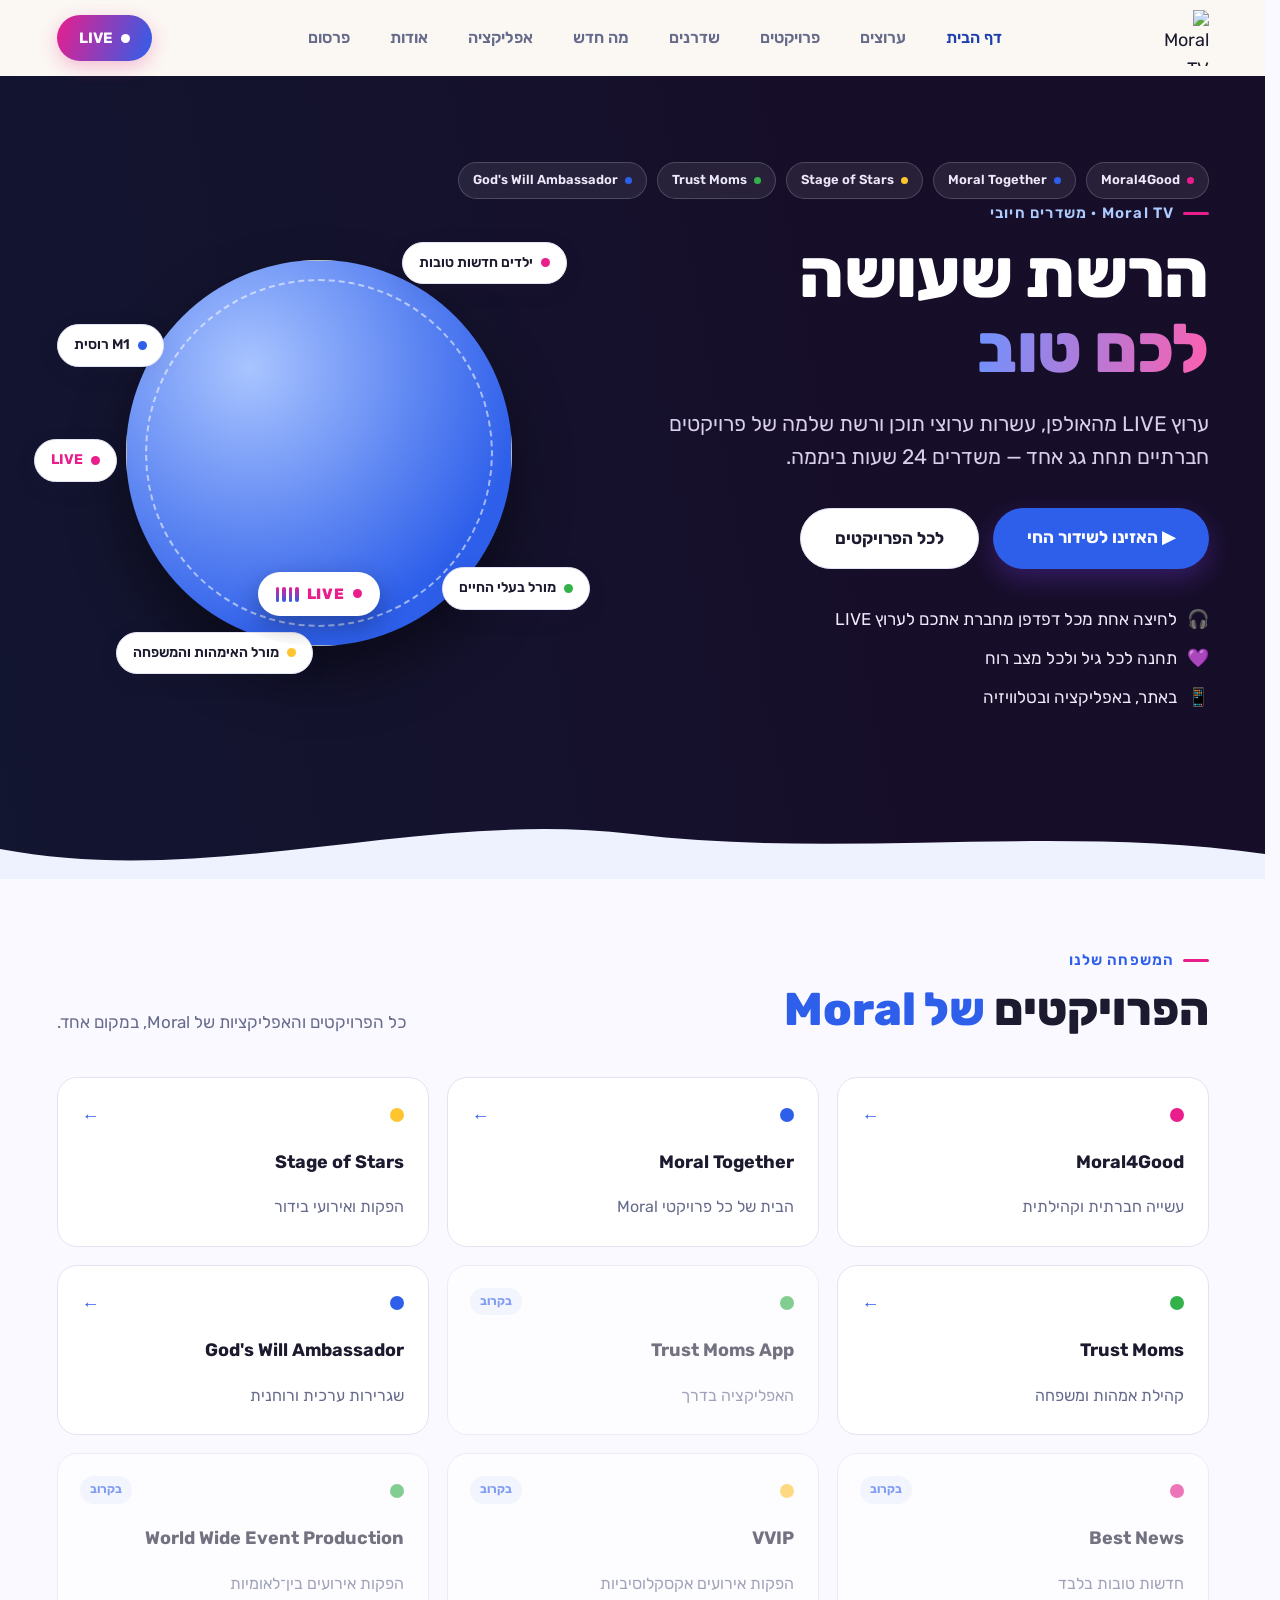
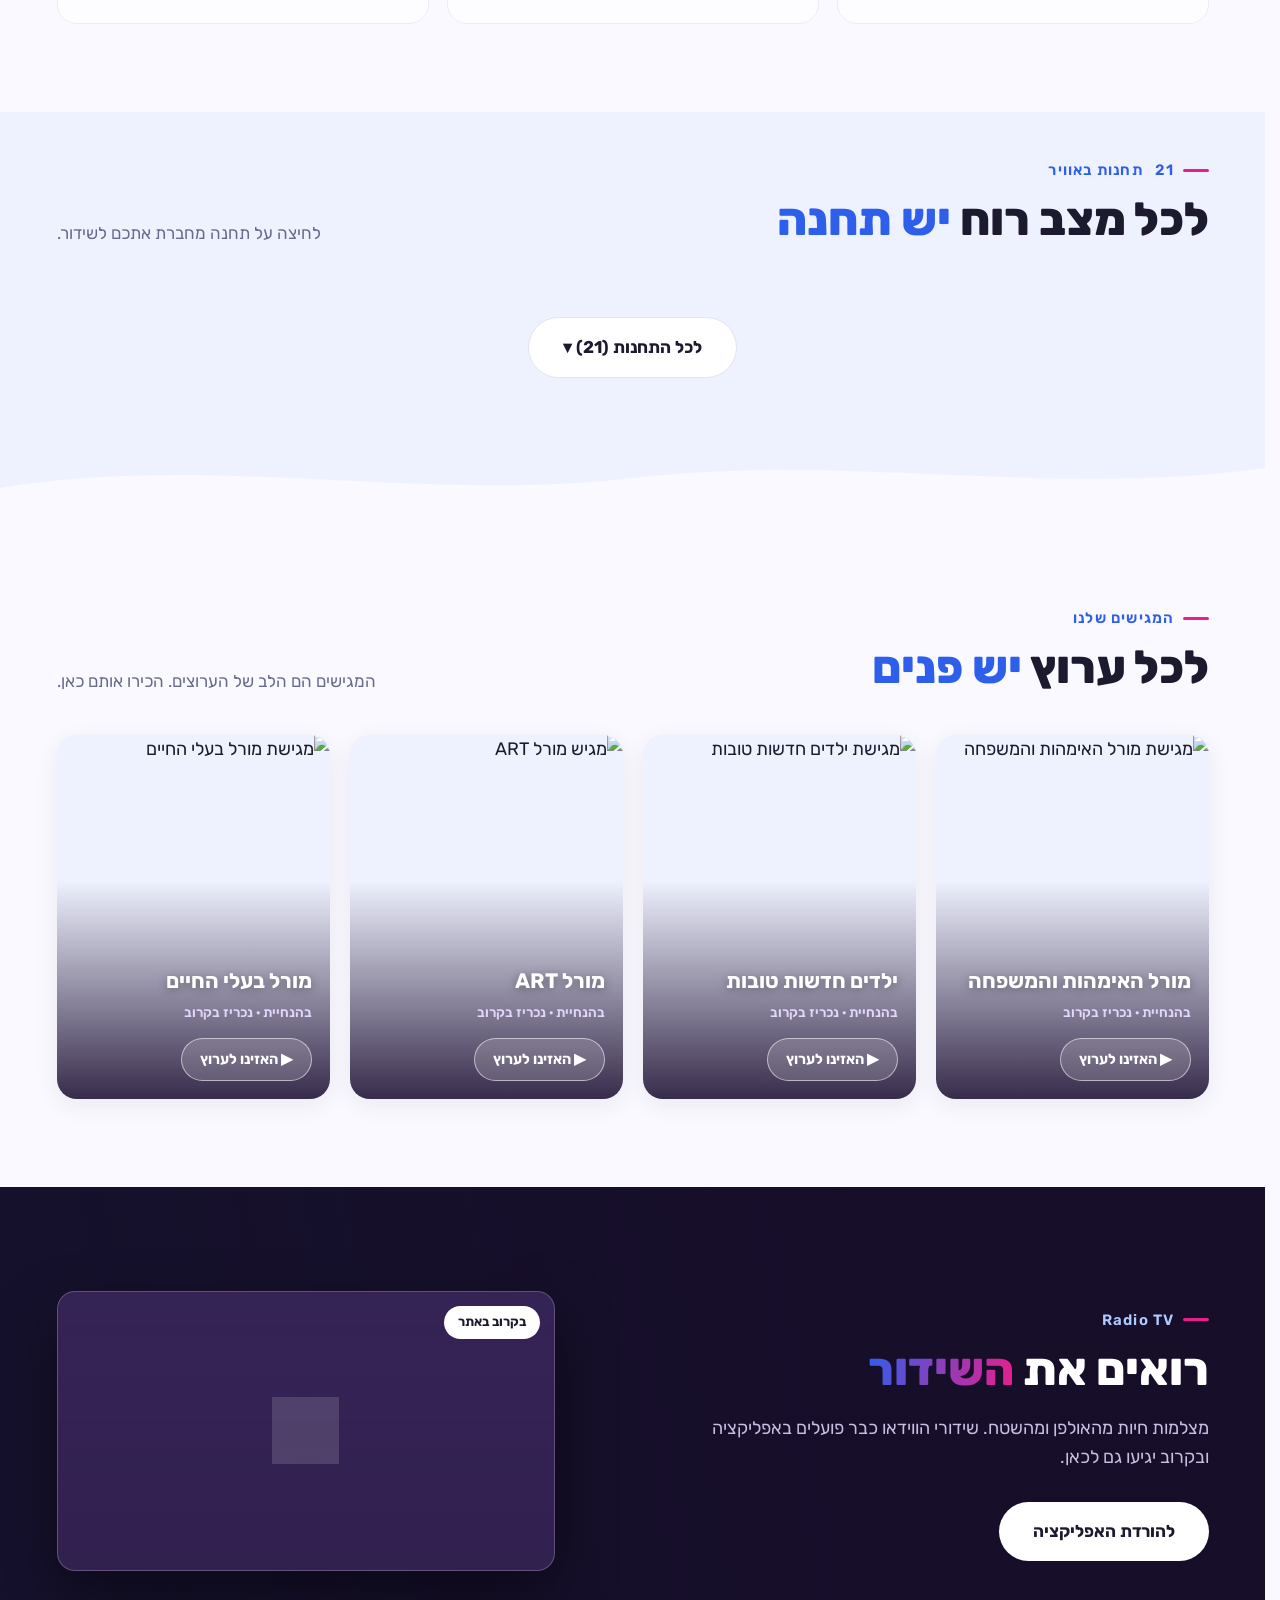
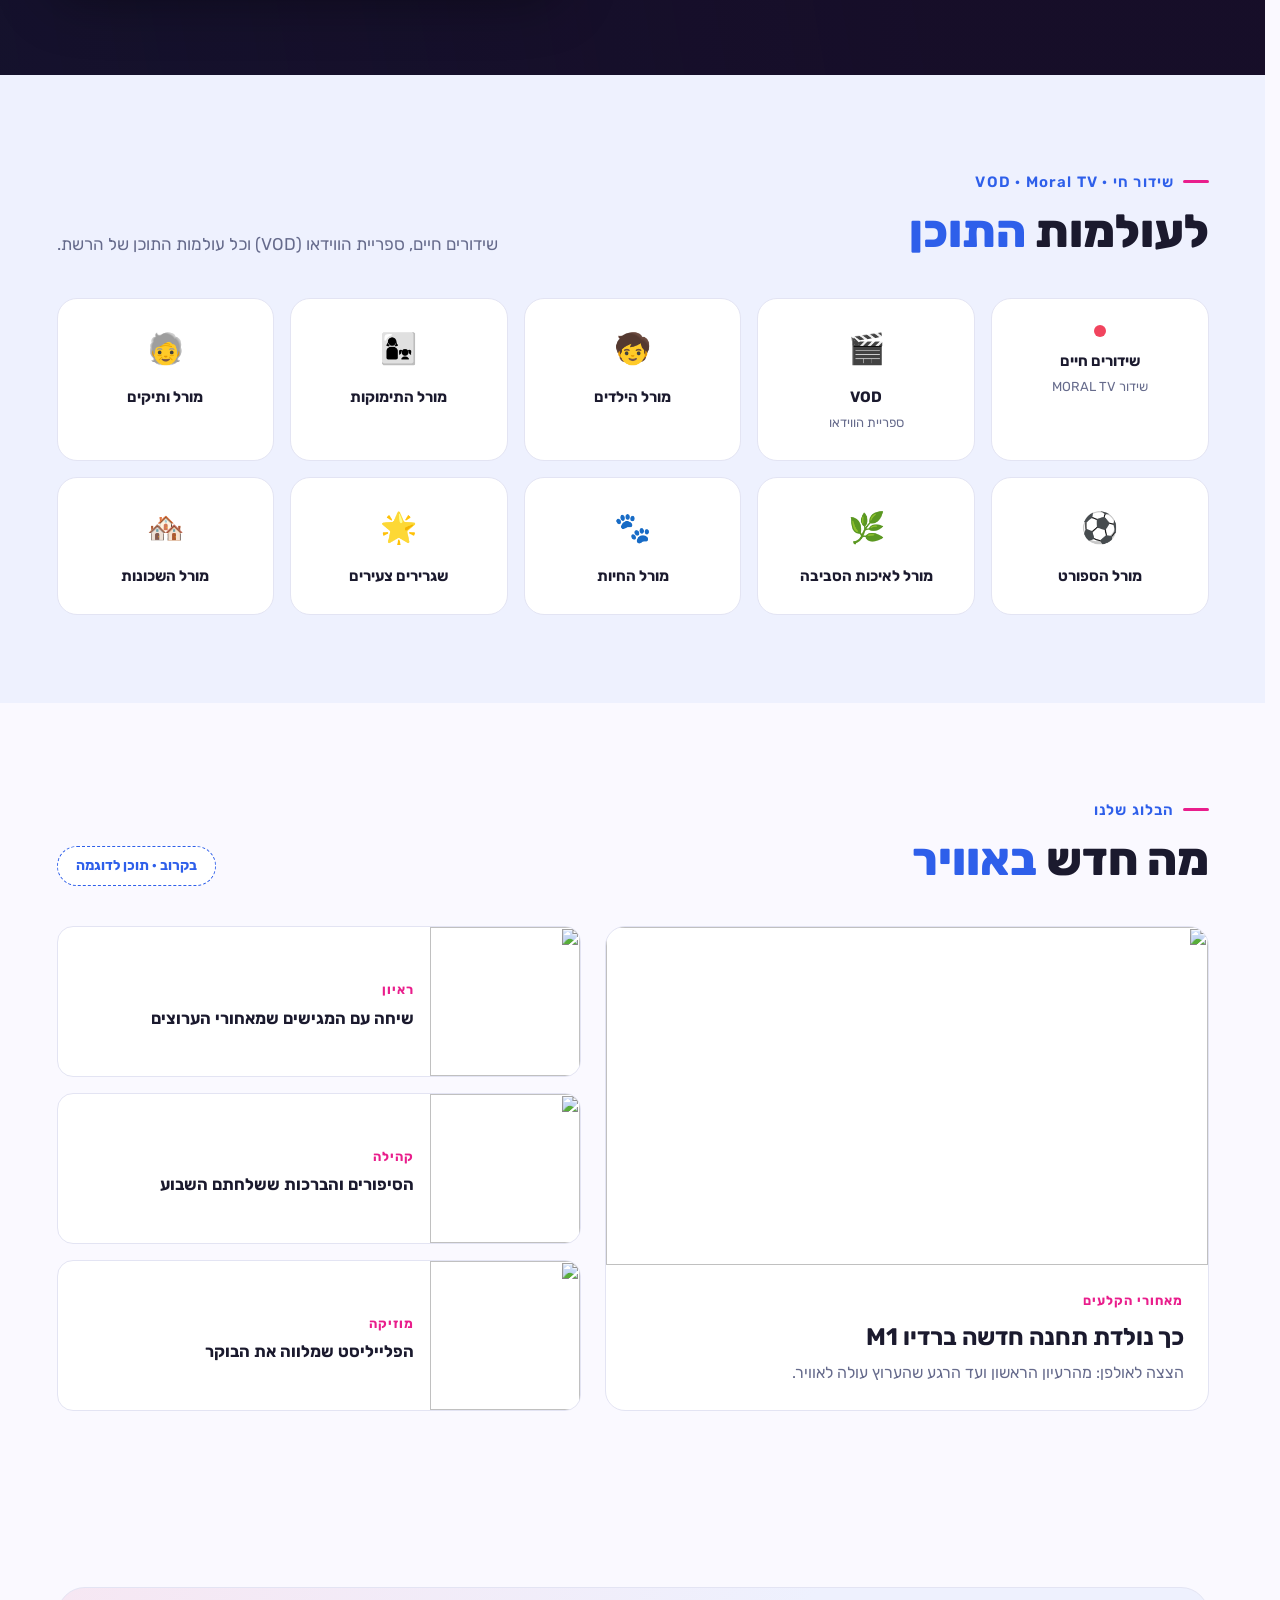
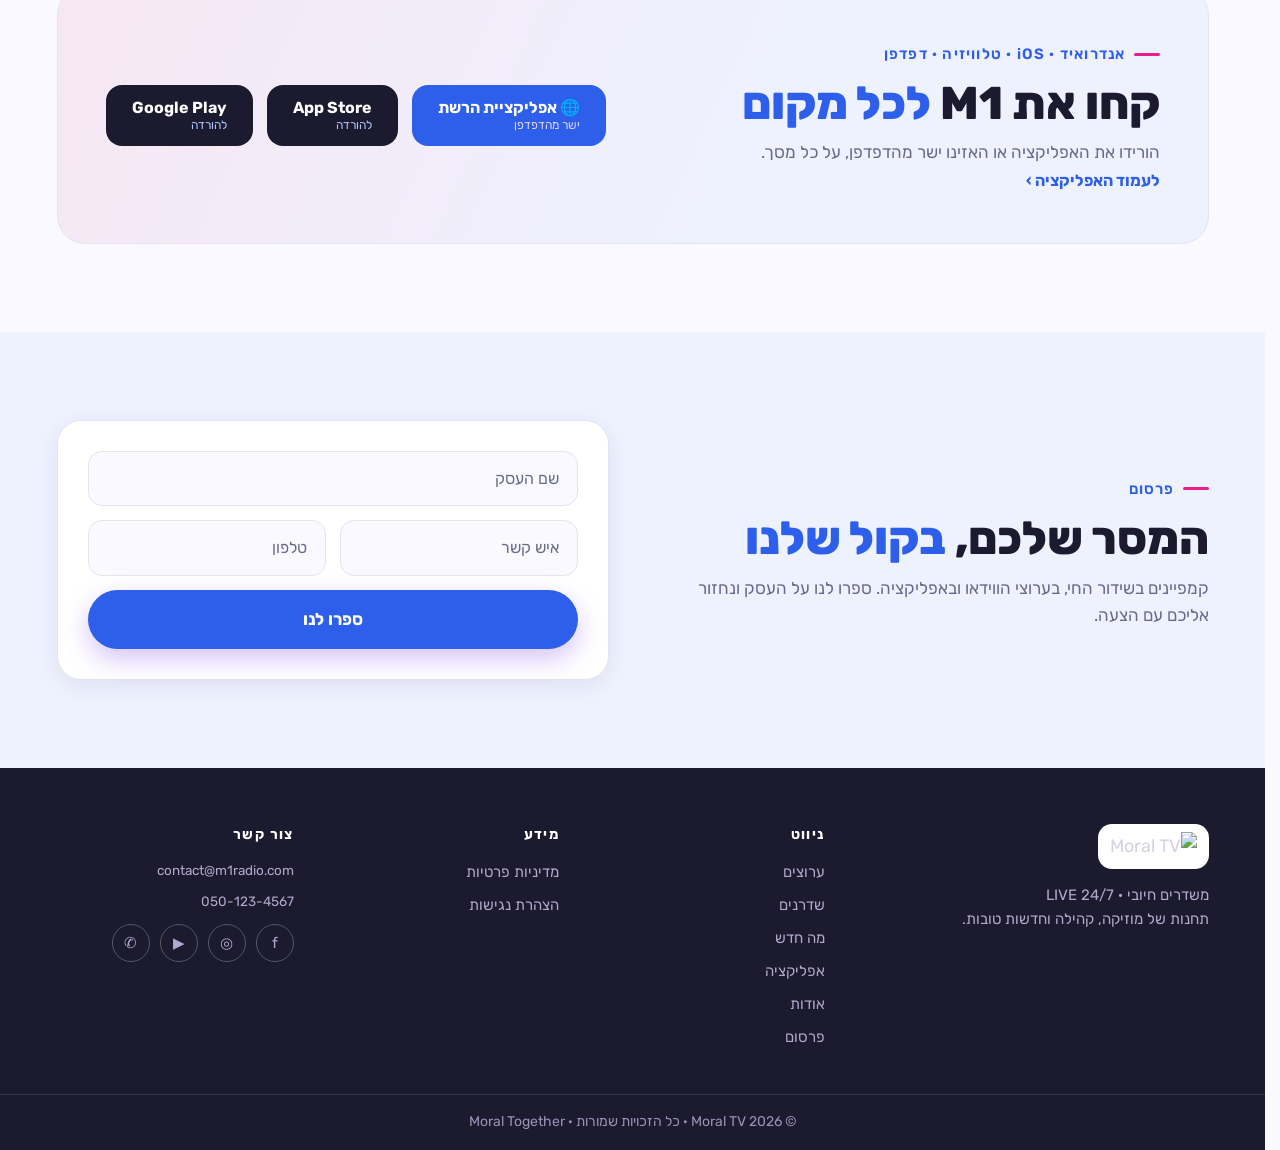
==== index.html @ b1bbee81 "hero: add top strip linking the 5 live Moral projects" ====
<!DOCTYPE html>
<html lang="he" dir="rtl">
<head>
<meta charset="utf-8">
<meta name="viewport" content="width=device-width, initial-scale=1">
<title>Moral TV · משדרים חיובי · שידור חי 24/7</title>
<meta name="description" content="Moral TV מציע 21 תחנות של מוזיקה, קהילה וחדשות טובות בשידור חי 24/7, באתר ובאפליקציה.">
<meta property="og:title" content="Moral TV · משדרים חיובי">
<meta property="og:description" content="21 תחנות של מוזיקה, קהילה וחדשות טובות בשידור חי 24/7.">
<meta property="og:type" content="website">
<meta property="og:url" content="https://radio.moraltogether.com/">
<meta property="og:site_name" content="Moral TV">
<meta property="og:image" content="https://radio.moraltogether.com/assets/logo.png">
<meta property="og:image:width" content="1000">
<meta property="og:image:height" content="1000">
<meta name="twitter:card" content="summary">
<meta name="twitter:image" content="https://radio.moraltogether.com/assets/logo.png">
<meta name="theme-color" content="#0d1428">
<link rel="icon" type="image/png" href="assets/logo-crop.png">
<link rel="preconnect" href="https://fonts.googleapis.com">
<link rel="preconnect" href="https://fonts.gstatic.com" crossorigin>
<link href="https://fonts.googleapis.com/css2?family=Rubik:wght@400;600;800&display=swap" rel="stylesheet">
<link rel="stylesheet" href="styles.css">
<script src="page-transitions.js"></script>
</head>
<body>

<!-- ===== HEADER ===== -->
<header class="site" id="siteHeader">
  <div class="topbar">
    <a class="brand" href="#top" aria-label="Moral TV · דף הבית">
      <img class="logo" src="assets/logo-crop.png" alt="Moral TV" width="547" height="617">
    </a>
    <nav class="tabs" id="mainNav" aria-label="ניווט ראשי">
      <a href="#top" class="active">דף הבית</a>
      <a href="stations.html">ערוצים</a>
      <a href="#projects">פרויקטים</a>
      <a href="hosts.html">שדרנים</a>
      <a href="blog.html">מה חדש</a>
      <a href="apps.html">אפליקציה</a>
      <a href="about.html">אודות</a>
      <a href="ads.html">פרסום</a>
    </nav>
    <div class="head-actions">
      <button class="cta-mini" id="headerPlay" type="button"><span class="pulse light"></span> LIVE</button>
      <button class="burger" id="burgerBtn" type="button" aria-label="תפריט" aria-expanded="false">
        <span></span><span></span><span></span>
      </button>
    </div>
  </div>
  <nav class="mobile-nav" id="mobileNav" aria-label="ניווט נייד">
    <a href="#top" class="active">דף הבית</a>
    <a href="stations.html">ערוצים</a>
    <a href="#projects">פרויקטים</a>
    <a href="hosts.html">שדרנים</a>
    <a href="blog.html">מה חדש</a>
      <a href="apps.html">אפליקציה</a>
    <a href="about.html">אודות</a>
    <a href="ads.html">פרסום</a>
  </nav>
</header>

<main id="top">

  <!-- ===== HERO (вариант с фото-фоном, утверждён 2026-07-09) ===== -->
  <section class="hero hero-photo">
    <div class="wrap">
      <div class="hero-strip" aria-label="הפרויקטים של Moral">
        <a class="hs-pill" href="https://moralforgood.com" target="_blank" rel="noopener"><i class="dot d-pink"></i>Moral4Good</a>
        <a class="hs-pill" href="https://moraltogether.com" target="_blank" rel="noopener"><i class="dot d-purple"></i>Moral Together</a>
        <a class="hs-pill" href="http://stage-stars.org/" target="_blank" rel="noopener"><i class="dot d-sun"></i>Stage of Stars</a>
        <a class="hs-pill" href="http://trustmom.moraltogether.com/" target="_blank" rel="noopener"><i class="dot d-sky"></i>Trust Moms</a>
        <a class="hs-pill" href="https://godswillambassador.com" target="_blank" rel="noopener"><i class="dot d-purple"></i>God's Will Ambassador</a>
      </div>
    </div>
    <div class="wrap hero-grid">
      <div class="hero-copy">
        <img class="hero-logo" src="assets/logo-crop.png" alt="" width="547" height="617">
        <div class="eyebrow">Moral TV · משדרים חיובי</div>
        <h1>הרשת שעושה <span class="hl" style="white-space:nowrap">לכם טוב</span></h1>
        <p class="hsub">ערוץ LIVE מהאולפן, עשרות ערוצי תוכן ורשת שלמה של פרויקטים חברתיים תחת גג אחד — משדרים 24 שעות ביממה.</p>
        <div class="cta-row">
          <a class="cta primary" id="heroPlay" href="stations.html#play=M1radio">▶ האזינו לשידור החי</a>
          <a class="cta ghost" href="#projects">לכל הפרויקטים</a>
        </div>
        <ul class="hero-points">
          <li><span class="ico">🎧</span>לחיצה אחת מכל דפדפן מחברת אתכם לערוץ LIVE</li>
          <li><span class="ico">💜</span>תחנה לכל גיל ולכל מצב רוח</li>
          <li><span class="ico">📱</span>באתר, באפליקציה ובטלוויזיה</li>
        </ul>
      </div>

      <div class="hero-stage">
        <div class="disc">
          <img class="disc-ph" src="assets/placeholders/people/person-05-smiley-man-podcast.jpg" alt="" aria-hidden="true">
          <div class="disc-ring" aria-hidden="true"></div>
          <a class="disc-live" href="stations.html#play=M1radio" aria-label="לצפייה בשידור החי של הערוץ הראשי">
            <span class="pulse"></span> LIVE
            <span class="eq tiny" aria-hidden="true"><span></span><span></span><span></span><span></span></span>
          </a>
        </div>
        <span class="chip c1" aria-hidden="true"><i class="dot d-pink"></i>ילדים חדשות טובות</span>
        <span class="chip c2" aria-hidden="true"><i class="dot d-sky"></i>מורל בעלי החיים</span>
        <span class="chip c3" aria-hidden="true"><i class="dot d-purple"></i>M1 רוסית</span>
        <span class="chip c4" aria-hidden="true"><i class="dot d-sun"></i>מורל האימהות והמשפחה</span>
        <span class="chip live-chip" aria-hidden="true"><i class="pulse"></i>LIVE</span>
      </div>
    </div>
    <div class="wave" aria-hidden="true">
      <svg viewBox="0 0 1440 70" preserveAspectRatio="none"><path d="M0,40 C240,80 480,0 720,25 C960,50 1200,15 1440,45 L1440,70 L0,70 Z" fill="var(--lilac)"/></svg>
    </div>
  </section>

  <!-- ===== PROJECTS — קישורים לפרויקטי המשפחה ===== -->
  <section id="projects">
    <div class="wrap">
      <div class="sec-head">
        <div>
          <div class="eyebrow">המשפחה שלנו</div>
          <h2>הפרויקטים <span class="hl-accent">של Moral</span></h2>
        </div>
        <p class="sec-note">כל הפרויקטים והאפליקציות של Moral, במקום אחד.</p>
      </div>
      <div class="projects-grid">
        <a class="pcard" href="https://moralforgood.com" target="_blank" rel="noopener">
          <span class="pc-dot d-pink" aria-hidden="true"></span>
          <h3>Moral4Good</h3>
          <p>עשייה חברתית וקהילתית</p>
          <span class="pc-arrow">←</span>
        </a>
        <a class="pcard" href="https://moraltogether.com" target="_blank" rel="noopener">
          <span class="pc-dot d-purple" aria-hidden="true"></span>
          <h3>Moral Together</h3>
          <p>הבית של כל פרויקטי Moral</p>
          <span class="pc-arrow">←</span>
        </a>
        <a class="pcard" href="http://stage-stars.org/" target="_blank" rel="noopener">
          <span class="pc-dot d-sun" aria-hidden="true"></span>
          <h3>Stage of Stars</h3>
          <p>הפקות ואירועי בידור</p>
          <span class="pc-arrow">←</span>
        </a>
        <a class="pcard" href="http://trustmom.moraltogether.com/" target="_blank" rel="noopener">
          <span class="pc-dot d-sky" aria-hidden="true"></span>
          <h3>Trust Moms</h3>
          <p>קהילת אמהות ומשפחה</p>
          <span class="pc-arrow">←</span>
        </a>
        <div class="pcard is-soon" aria-disabled="true">
          <span class="pc-dot d-sky" aria-hidden="true"></span>
          <h3>Trust Moms App</h3>
          <p>האפליקציה בדרך</p>
          <span class="pc-badge">בקרוב</span>
        </div>
        <a class="pcard" href="https://godswillambassador.com" target="_blank" rel="noopener">
          <span class="pc-dot d-purple" aria-hidden="true"></span>
          <h3>God's Will Ambassador</h3>
          <p>שגרירות ערכית ורוחנית</p>
          <span class="pc-arrow">←</span>
        </a>
        <div class="pcard is-soon" aria-disabled="true">
          <span class="pc-dot d-pink" aria-hidden="true"></span>
          <h3>Best News</h3>
          <p>חדשות טובות בלבד</p>
          <span class="pc-badge">בקרוב</span>
        </div>
        <div class="pcard is-soon" aria-disabled="true">
          <span class="pc-dot d-sun" aria-hidden="true"></span>
          <h3>VVIP</h3>
          <p>הפקות אירועים אקסקלוסיביות</p>
          <span class="pc-badge">בקרוב</span>
        </div>
        <div class="pcard is-soon" aria-disabled="true">
          <span class="pc-dot d-sky" aria-hidden="true"></span>
          <h3>World Wide Event Production</h3>
          <p>הפקות אירועים בין־לאומיות</p>
          <span class="pc-badge">בקרוב</span>
        </div>
      </div>
    </div>
  </section>

  <!-- ===== STATIONS ===== -->
  <section class="tint" id="stations">
    <div class="wrap">
      <div class="sec-head">
        <div>
          <div class="eyebrow"><span id="stationsCount">21</span>&nbsp;תחנות באוויר</div>
          <h2>לכל מצב רוח <span class="hl-accent">יש תחנה</span></h2>
        </div>
        <p class="sec-note">לחיצה על תחנה מחברת אתכם לשידור.</p>
      </div>
      <div class="stations collapsed" id="stationGrid"></div>
      <div class="stations-more">
        <button class="cta ghost" id="stationsToggle" type="button">לכל התחנות (<span id="stationsCount2">21</span>) ▾</button>
      </div>
    </div>
    <div class="wave" aria-hidden="true">
      <svg viewBox="0 0 1440 70" preserveAspectRatio="none"><path d="M0,45 C240,10 480,60 720,35 C960,10 1200,55 1440,25 L1440,70 L0,70 Z" fill="var(--paper)"/></svg>
    </div>
  </section>

  <!-- ===== FEATURED CHANNELS ===== -->
  <section id="channels">
    <div class="wrap">
      <div class="sec-head">
        <div>
          <div class="eyebrow">המגישים שלנו</div>
          <h2>לכל ערוץ <span class="hl-accent">יש פנים</span></h2>
        </div>
        <p class="sec-note">המגישים הם הלב של הערוצים. הכירו אותם כאן.</p>
      </div>
      <div class="cards hosts">
        <article class="hostcard" data-station="nazeret">
          <img src="assets/placeholders/people/person-03-woman-host-headset.jpg" alt="מגישת מורל האימהות והמשפחה" loading="lazy">
          <span class="hc-badge"><i class="pulse light"></i> מתנגן עכשיו</span>
          <div class="hc-body">
            <h3>מורל האימהות והמשפחה</h3>
            <p class="hc-host">בהנחיית · נכריז בקרוב</p>
            <button class="hc-play" type="button" data-play="nazeret">▶ האזינו לערוץ</button>
          </div>
        </article>
        <article class="hostcard" data-station="kiryat_mochkin">
          <img src="assets/placeholders/people/person-01-smiling-presenter.jpg" alt="מגישת ילדים חדשות טובות" loading="lazy">
          <span class="hc-badge"><i class="pulse light"></i> מתנגן עכשיו</span>
          <div class="hc-body">
            <h3>ילדים חדשות טובות</h3>
            <p class="hc-host">בהנחיית · נכריז בקרוב</p>
            <button class="hc-play" type="button" data-play="kiryat_mochkin">▶ האזינו לערוץ</button>
          </div>
        </article>
        <article class="hostcard" data-station="kiryat_ata">
          <img src="assets/placeholders/people/person-04-man-podcast-studio.jpg" alt="מגיש מורל ART" loading="lazy">
          <span class="hc-badge"><i class="pulse light"></i> מתנגן עכשיו</span>
          <div class="hc-body">
            <h3>מורל ART</h3>
            <p class="hc-host">בהנחיית · נכריז בקרוב</p>
            <button class="hc-play" type="button" data-play="kiryat_ata">▶ האזינו לערוץ</button>
          </div>
        </article>
        <article class="hostcard" data-station="tveria">
          <img src="assets/placeholders/people/person-02-smiling-influencer.jpg" alt="מגישת מורל בעלי החיים" loading="lazy">
          <span class="hc-badge"><i class="pulse light"></i> מתנגן עכשיו</span>
          <div class="hc-body">
            <h3>מורל בעלי החיים</h3>
            <p class="hc-host">בהנחיית · נכריז בקרוב</p>
            <button class="hc-play" type="button" data-play="tveria">▶ האזינו לערוץ</button>
          </div>
        </article>
      </div>
    </div>
  </section>

  <!-- ===== RADIO TV — тёмный блок с фото-фоном ===== -->
  <section class="tv-band" id="tv">
    <div class="wrap tv-grid">
      <div>
        <div class="eyebrow on-dark">Radio TV</div>
        <h2 class="on-dark">רואים את <span class="hl">השידור</span></h2>
        <p class="on-dark-sub">מצלמות חיות מהאולפן ומהשטח. שידורי הווידאו כבר פועלים באפליקציה ובקרוב יגיעו גם לכאן.</p>
        <a class="cta light" href="#apps">להורדת האפליקציה</a>
      </div>
      <div class="tv-mock" aria-hidden="true">
        <div class="tv-screen">
          <span class="tv-badge">בקרוב באתר</span>
          <span class="tv-play">▶</span>
        </div>
      </div>
    </div>
  </section>

  <!-- ===== CONTENT WORLDS — עולמות התוכן של Moral TV ===== -->
  <section class="tint" id="worlds">
    <div class="wrap">
      <div class="sec-head">
        <div>
          <div class="eyebrow">שידור חי · VOD · Moral TV</div>
          <h2>לעולמות <span class="hl-accent">התוכן</span></h2>
        </div>
        <p class="sec-note">שידורים חיים, ספריית הווידאו (VOD) וכל עולמות התוכן של הרשת.</p>
      </div>
      <div class="worlds-grid">
        <a class="wcard" href="stations.html#play=M1radio">
          <span class="pulse light" aria-hidden="true"></span>
          <h3>שידורים חיים</h3>
          <p>שידור MORAL TV</p>
        </a>
        <a class="wcard" href="stations.html">
          <span class="wc-ico">🎬</span>
          <h3>VOD</h3>
          <p>ספריית הווידאו</p>
        </a>
        <a class="wcard" href="stations.html">
          <span class="wc-ico">🧒</span>
          <h3>מורל הילדים</h3>
        </a>
        <a class="wcard" href="stations.html">
          <span class="wc-ico">👩‍👧</span>
          <h3>מורל התימוקות</h3>
        </a>
        <a class="wcard" href="stations.html">
          <span class="wc-ico">🧓</span>
          <h3>מורל ותיקים</h3>
        </a>
        <a class="wcard" href="stations.html">
          <span class="wc-ico">⚽</span>
          <h3>מורל הספורט</h3>
        </a>
        <a class="wcard" href="stations.html">
          <span class="wc-ico">🌿</span>
          <h3>מורל לאיכות הסביבה</h3>
        </a>
        <a class="wcard" href="stations.html">
          <span class="wc-ico">🐾</span>
          <h3>מורל החיות</h3>
        </a>
        <a class="wcard" href="stations.html">
          <span class="wc-ico">🌟</span>
          <h3>שגרירים צעירים</h3>
        </a>
        <a class="wcard" href="stations.html">
          <span class="wc-ico">🏘️</span>
          <h3>מורל השכונות</h3>
        </a>
      </div>
    </div>
  </section>

  <!-- ===== BLOG (заглушка) ===== -->
  <section id="blog">
    <div class="wrap">
      <div class="sec-head">
        <div>
          <div class="eyebrow">הבלוג שלנו</div>
          <h2>מה חדש <span class="hl-accent">באוויר</span></h2>
        </div>
        <span class="soon-badge">בקרוב · תוכן לדוגמה</span>
      </div>
      <div class="magazine">
        <article class="mag-lead">
          <div class="mimg"><img src="assets/placeholders/stations/station-01-radio-team.jpg" alt="" loading="lazy"></div>
          <div class="mbody">
            <span class="mtag">מאחורי הקלעים</span>
            <h3>כך נולדת תחנה חדשה ברדיו M1</h3>
            <p>הצצה לאולפן: מהרעיון הראשון ועד הרגע שהערוץ עולה לאוויר.</p>
          </div>
        </article>
        <div class="mag-list">
          <article class="mag-item">
            <div class="mimg"><img src="assets/placeholders/stations/station-06-women-broadcasting.jpg" alt="" loading="lazy"></div>
            <div class="mi-body">
              <span class="mtag">ראיון</span>
              <h3>שיחה עם המגישים שמאחורי הערוצים</h3>
            </div>
          </article>
          <article class="mag-item">
            <div class="mimg"><img src="assets/placeholders/stations/station-07-mother-daughter-music.jpg" alt="" loading="lazy"></div>
            <div class="mi-body">
              <span class="mtag">קהילה</span>
              <h3>הסיפורים והברכות ששלחתם השבוע</h3>
            </div>
          </article>
          <article class="mag-item">
            <div class="mimg"><img src="assets/placeholders/stations/station-08-girl-headphones.jpg" alt="" loading="lazy"></div>
            <div class="mi-body">
              <span class="mtag">מוזיקה</span>
              <h3>הפלייליסט שמלווה את הבוקר</h3>
            </div>
          </article>
        </div>
      </div>
    </div>
  </section>

  <!-- ===== APPS ===== -->
  <section id="apps">
    <div class="wrap">
      <div class="apps-band">
        <div>
          <div class="eyebrow">אנדרואיד · iOS · טלוויזיה · דפדפן</div>
          <h2>קחו את M1 <span class="hl-accent">לכל מקום</span></h2>
          <p class="sec-note">הורידו את האפליקציה או האזינו ישר מהדפדפן, על כל מסך.</p>
          <a class="linkbtn" href="apps.html">לעמוד האפליקציה ›</a>
        </div>
        <div class="store-row">
          <a class="store web" href="https://radio.moraltogether.com" target="_blank" rel="noopener" aria-label="אפליקציית הרשת">🌐 אפליקציית הרשת<small>ישר מהדפדפן</small></a>
          <a class="store" href="#" aria-label="App Store">App Store<small>להורדה</small></a>
          <a class="store" href="#" aria-label="Google Play">Google Play<small>להורדה</small></a>
        </div>
      </div>
    </div>
  </section>

  <!-- ===== ADS ===== -->
  <section class="tint" id="ads">
    <div class="wrap ads-grid">
      <div>
        <div class="eyebrow">פרסום</div>
        <h2>המסר שלכם, <span class="hl-accent">בקול שלנו</span></h2>
        <p class="sec-note">קמפיינים בשידור החי, בערוצי הווידאו ובאפליקציה. ספרו לנו על העסק ונחזור אליכם עם הצעה.</p>
      </div>
      <form class="card-form compact" id="adsForm" novalidate>
        <input type="text" name="company" placeholder="שם העסק" aria-label="שם העסק" required>
        <div class="frow">
          <input type="text" name="name" placeholder="איש קשר" aria-label="איש קשר" required>
          <input type="tel" name="phone" placeholder="טלפון" aria-label="טלפון" class="ltr" required>
        </div>
        <button class="cta primary wide" type="submit">ספרו לנו</button>
        <p class="form-success" hidden>תודה! נחזור אליכם בהקדם.</p>
      </form>
    </div>
  </section>

</main>

<!-- ===== FOOTER ===== -->
<footer class="site-footer" id="about">
  <div class="wrap foot">
    <div class="fcol">
      <img class="flogo" src="assets/logo-crop.png" alt="Moral TV" width="547" height="617">
      <p>משדרים חיובי · LIVE 24/7<br>תחנות של מוזיקה, קהילה וחדשות טובות.</p>
    </div>
    <div class="fcol">
      <h4>ניווט</h4>
      <a href="stations.html">ערוצים</a>
      <a href="hosts.html">שדרנים</a>
      <a href="blog.html">מה חדש</a>
      <a href="apps.html">אפליקציה</a>
      <a href="about.html">אודות</a>
      <a href="ads.html">פרסום</a>
    </div>
    <div class="fcol">
      <h4>מידע</h4>
      <a href="privacy-policy.html">מדיניות פרטיות</a>
      <a href="accessibility.html">הצהרת נגישות</a>
    </div>
    <div class="fcol">
      <h4>צור קשר</h4>
      <a class="ltr" href="mailto:contact@m1radio.com">contact@m1radio.com</a>
      <a class="ltr" href="tel:+972501234567">050-123-4567</a>
      <div class="socials">
        <a class="ic" href="#" aria-label="פייסבוק">f</a>
        <a class="ic" href="#" aria-label="אינסטגרם">◎</a>
        <a class="ic" href="#" aria-label="יוטיוב">▶</a>
        <a class="ic" href="#" aria-label="וואטסאפ">✆</a>
      </div>
    </div>
  </div>
  <div class="copyright">© Moral TV <span id="year">2026</span> · כל הזכויות שמורות · Moral Together</div>
</footer>

<!-- ===== PLAYER DOCK ===== -->
<div class="dock" id="dock" hidden>
  <button class="dock-play" id="dockPlay" type="button" aria-label="נגן / השהה">▶</button>
  <div class="dock-meta">
    <span class="dock-live" id="dockStatus"><i class="pulse"></i>באוויר</span>
    <span class="dock-name" id="dockName">רדיו ראשי</span>
  </div>
  <div class="eq mini" id="dockEq" aria-hidden="true">
    <span></span><span></span><span></span><span></span><span></span>
  </div>
  <input class="dock-vol" id="dockVol" type="range" min="0" max="1" step="0.05" value="0.9" aria-label="עוצמת קול">
  <button class="dock-close" id="dockClose" type="button" aria-label="סגירת הנגן">✕</button>
</div>

<script src="script.js"></script>
</body>
</html>
---- styles.css ----
/* ==========================================================================
   M1 Radio — сайт
   Светлая, тёплая тема в цветах логотипа: «משדרים חיובי»
   ========================================================================== */

* { box-sizing: border-box; margin: 0; padding: 0; }

:root {
  /* палитра из логотипа Moral TV: синий / מג'נטה / ירוק / צהוב + אדום ה-play */
  --paper: #FAF9FF;
  --lilac: #EEF1FE;
  --ink: #1B1A2E;
  --muted: #666B8C;
  --line: #E3E4F3;
  --purple: #2E5FEA;       /* синий из логотипа — основной бренд-цвет */
  --purple-deep: #1E3FB0;  /* тёмно-синий для hover */
  --pink: #E91E8C;         /* мадженте из логотипа */
  --sky: #34B24A;          /* зелёный из логотипа (было голубое) */
  --sun: #FFC530;          /* жёлтый из логотипа */
  --red: #F1445E;          /* красный треугольник play из логотипа */
  --white: #FFFFFF;

  --radius: 20px;
  --container: 1200px;
  --shadow-soft: 0 6px 24px rgba(39, 26, 61, .07);
  --shadow-lift: 0 14px 36px rgba(39, 26, 61, .13);
  --header-h: 76px;
  --ease-out-quart: cubic-bezier(.25, 1, .5, 1);
  --ease-out-quint: cubic-bezier(.22, 1, .36, 1);
}

html { scroll-behavior: smooth; scrollbar-gutter: stable; }

body {
  font-family: "Rubik", "Assistant", Arial, sans-serif;
  font-size: 18px; font-weight: 400; line-height: 1.6;
  color: var(--ink); background: var(--paper);
  overflow-x: hidden;
}

a { color: inherit; text-decoration: none; }
button { font: inherit; cursor: pointer; border: none; background: none; color: inherit; }
img { max-width: 100%; }

.wrap { max-width: var(--container); margin: 0 auto; padding: 0 24px; }
.wrap.narrow { max-width: 760px; }
section { padding: 88px 0; }
section.tint { background: var(--lilac); }

/* --- типографика --- */
h1 { font-size: clamp(40px, 5.4vw, 68px); font-weight: 800; line-height: 1.1; letter-spacing: -.01em; }
h2 { font-size: clamp(28px, 3.8vw, 46px); font-weight: 800; line-height: 1.14; }
h3 { font-size: 20px; font-weight: 700; }

.eyebrow {
  display: inline-flex; align-items: center; gap: 8px;
  font-size: 15px; font-weight: 600; letter-spacing: .08em;
  color: var(--purple); margin-bottom: 12px;
}
.eyebrow::before { content: ""; width: 26px; height: 3px; border-radius: 2px; background: var(--pink); }
.eyebrow.on-dark { color: #AECBFF; }
.eyebrow.on-dark::before { background: var(--pink); }

.hl {
  background: linear-gradient(100deg, var(--purple), var(--pink));
  -webkit-background-clip: text; background-clip: text; color: transparent;
}
.hl-accent { color: var(--purple); }

.sec-head { display: flex; justify-content: space-between; align-items: flex-end; gap: 20px; margin-bottom: 40px; }
.sec-head.center { justify-content: center; text-align: center; }
.sec-head.center .eyebrow { justify-content: center; }
.sec-note { color: var(--muted); font-size: 17px; max-width: 52ch; margin-top: 10px; }

/* --- кнопки --- */
.cta {
  display: inline-block; border-radius: 999px; padding: 16px 34px;
  font-size: 17px; font-weight: 700; transition: .2s; text-align: center;
}
.cta.primary { background: var(--purple); color: #fff; box-shadow: 0 10px 26px rgba(124, 58, 237, .3); }
.cta.primary:hover { background: var(--purple-deep); transform: translateY(-2px); }
.cta.ghost { background: var(--white); color: var(--ink); border: 1.5px solid var(--line); }
.cta.ghost:hover { border-color: var(--purple); color: var(--purple); }
.cta.light { background: #fff; color: var(--ink); }
.cta.light:hover { transform: translateY(-2px); box-shadow: 0 10px 24px rgba(0, 0, 0, .3); }
.cta.wide { width: 100%; }

.linkbtn { color: var(--purple); font-weight: 700; font-size: 16px; padding: 4px 0; transition: .15s; }
.linkbtn:hover { color: var(--pink); }

/* ==========================================================================
   PROJECTS — קישורים לפרויקטי המשפחה
   ========================================================================== */
.projects-grid {
  display: grid; grid-template-columns: repeat(3, 1fr); gap: 18px;
}
.pcard {
  position: relative; display: block;
  background: var(--white); border: 1.5px solid var(--line); border-radius: var(--radius);
  padding: 26px 24px; transition: .2s;
}
.pcard:hover { transform: translateY(-4px); border-color: var(--purple); box-shadow: var(--shadow-lift); }
.pcard h3 { margin-top: 14px; font-size: 18px; }
.pcard p { margin-top: 6px; color: var(--muted); font-size: 15px; }
.pc-dot { display: inline-block; width: 14px; height: 14px; border-radius: 50%; }
.pc-arrow { position: absolute; top: 24px; left: 24px; color: var(--purple); font-size: 18px; transition: .2s; }
.pcard:hover .pc-arrow { transform: translateX(-4px); }
.pcard.is-soon { opacity: .6; cursor: default; }
.pcard.is-soon:hover { transform: none; border-color: var(--line); box-shadow: none; }
.pc-badge {
  position: absolute; top: 22px; left: 22px;
  background: var(--lilac); color: var(--purple); font-size: 12px; font-weight: 700;
  padding: 4px 10px; border-radius: 999px;
}

/* ==========================================================================
   CONTENT WORLDS — עולמות התוכן
   ========================================================================== */
.worlds-grid {
  display: grid; grid-template-columns: repeat(5, 1fr); gap: 16px;
}
.wcard {
  display: flex; flex-direction: column; align-items: center; text-align: center;
  background: var(--white); border: 1.5px solid var(--line); border-radius: var(--radius);
  padding: 26px 12px; transition: .2s;
}
.wcard:hover { transform: translateY(-4px); border-color: var(--pink); box-shadow: var(--shadow-lift); }
.wcard .wc-ico { font-size: 30px; }
.wcard h3 { margin-top: 12px; font-size: 15px; font-weight: 700; }
.wcard p { margin-top: 4px; color: var(--muted); font-size: 13px; }
.wcard .pulse.light { background: var(--red); width: 12px; height: 12px; }

@media (max-width: 900px) {
  .projects-grid { grid-template-columns: repeat(2, 1fr); }
  .worlds-grid { grid-template-columns: repeat(3, 1fr); }
}
@media (max-width: 560px) {
  .projects-grid { grid-template-columns: 1fr; }
  .worlds-grid { grid-template-columns: repeat(2, 1fr); }
}


header.site {
  position: sticky; top: 0; z-index: 90;
  background: rgba(251, 247, 241, .85); backdrop-filter: blur(12px);
}
.topbar {
  display: flex; align-items: center; justify-content: space-between; gap: 20px;
  max-width: var(--container); margin: 0 auto; padding: 10px 24px;
}
.brand { display: flex; align-items: center; }
.logo { height: 56px; width: auto; }

nav.tabs { display: flex; gap: 4px; position: relative; isolation: isolate; }
nav.tabs a {
  position: relative; z-index: 1;
  font-size: 16px; font-weight: 600; color: var(--muted);
  padding: 9px 18px; border-radius: 999px;
  transition: color 180ms var(--ease-out-quart), background-color 180ms var(--ease-out-quart);
}
nav.tabs a:hover { color: var(--purple); background: rgba(124, 58, 237, .07); }
nav.tabs a.active:hover { background: transparent; }
nav.tabs a:focus-visible { outline: 2px solid var(--pink); outline-offset: 2px; }

.nav-indicator {
  position: absolute; top: 0; left: 0; z-index: 0;
  width: 1px; height: 1px; border-radius: 999px;
  pointer-events: none; opacity: 0;
  background: linear-gradient(110deg, rgba(229, 52, 143, .13), rgba(124, 58, 237, .15));
  box-shadow: inset 0 0 0 1px rgba(124, 58, 237, .08);
}
.nav-indicator.is-visible { opacity: 1; }
.nav-indicator.is-animated {
  transition:
    transform 320ms var(--ease-out-quint),
    width 320ms var(--ease-out-quint),
    height 220ms var(--ease-out-quart),
    opacity 160ms ease-out;
}

.head-actions { display: flex; align-items: center; gap: 12px; }
.cta-mini {
  font-size: 15px; font-weight: 700; color: #fff; white-space: nowrap;
  padding: 11px 22px; border-radius: 999px;
  display: inline-flex; align-items: center; gap: 8px;
  background: linear-gradient(110deg, var(--pink), var(--purple));
  box-shadow: 0 6px 18px rgba(229, 52, 143, .3); transition: .2s;
}
.pulse.light { background: #fff; }
.cta-mini:hover { filter: brightness(1.08); transform: translateY(-1px); }

.burger { display: none; flex-direction: column; gap: 5px; padding: 10px 6px; }
.burger span { width: 22px; height: 2.5px; border-radius: 2px; background: var(--ink); transition: .2s; }

.mobile-nav { display: none; flex-direction: column; padding: 6px 24px 16px; border-top: 1px solid var(--line); }
.mobile-nav a { padding: 12px 4px; font-weight: 600; color: var(--ink); border-bottom: 1px solid var(--line); }
.mobile-nav a:last-child { border-bottom: none; }
header.site.nav-open .mobile-nav { display: flex; }

/* Page transitions keep the header stable while the document changes. */
html.motion-enabled main,
html.motion-enabled body > footer {
  opacity: 0;
  transition: opacity 280ms var(--ease-out-quart);
}
html.motion-enabled.page-ready main,
html.motion-enabled.page-ready body > footer {
  opacity: 1;
}
html.motion-enabled.page-leaving main,
html.motion-enabled.page-leaving body > footer {
  opacity: 0;
  transition-duration: 120ms;
  transition-timing-function: ease-in;
  pointer-events: none;
}

/* ==========================================================================
   HERO
   ========================================================================== */
.hero { padding: 64px 0 0; position: relative; }
.hero-grid {
  display: grid; grid-template-columns: 1.05fr .95fr;
  gap: 48px; align-items: center; padding-bottom: 96px;
}
.hsub { margin-top: 20px; font-size: clamp(17px, 2vw, 21px); color: var(--muted); max-width: 44ch; }
.cta-row { margin-top: 34px; display: flex; gap: 14px; flex-wrap: wrap; }

.hero-points { list-style: none; margin-top: 36px; display: flex; flex-direction: column; gap: 10px; }
.hero-points li { font-size: 17px; color: var(--ink); display: flex; align-items: baseline; gap: 10px; }
.hero-points .ico { font-size: 18px; }

/* сцена с «пластинкой» и чипами станций */
.hero-stage { position: relative; aspect-ratio: 1 / 1; max-width: 460px; margin: 0 auto; width: 100%; }
.disc {
  position: absolute; inset: 8%;
  border-radius: 50%; overflow: hidden;
  background: radial-gradient(circle at 32% 28%, #A9C4FF, var(--purple) 72%);
  box-shadow: 0 30px 60px rgba(124, 58, 237, .35);
  display: grid; place-items: center;
}
.disc-ph { position: absolute; inset: 0; width: 100%; height: 100%; object-fit: cover; }
.disc-ring { position: absolute; inset: 5%; border-radius: 50%; border: 2px dashed rgba(255, 255, 255, .55); z-index: 2; }
.disc-live {
  position: absolute; bottom: 8%; left: 50%; transform: translateX(-50%); z-index: 3;
  display: inline-flex; align-items: center; gap: 8px; white-space: nowrap;
  background: #fff; border-radius: 999px; padding: 10px 18px;
  font-size: 15px; font-weight: 800; color: var(--pink); letter-spacing: .05em;
  box-shadow: 0 10px 26px rgba(0, 0, 0, .3);
}
.disc-live .pulse { background: var(--pink); }
a.disc-live {
  text-decoration: none;
  transition: transform .15s ease, box-shadow .15s ease;
}
a.disc-live:hover, a.disc-live:focus-visible {
  transform: translateX(-50%) scale(1.06);
  box-shadow: 0 14px 32px rgba(0, 0, 0, .35);
}
.eq.tiny { height: 16px; gap: 3px; }
.eq.tiny span { width: 3.5px; height: 15px; background: linear-gradient(180deg, var(--pink), var(--purple)); }

/* эквалайзер */
.eq { display: flex; align-items: flex-end; gap: 6px; }
.eq span {
  width: 10px; border-radius: 6px;
  background: linear-gradient(180deg, #FFD9F0, #fff);
  transform-origin: bottom; animation: eq 1.15s ease-in-out infinite;
}
.eq.big { height: 110px; }
.eq.big span { height: 100px; }
.eq span:nth-child(1) { animation-delay: 0s; }
.eq span:nth-child(2) { animation-delay: .18s; }
.eq span:nth-child(3) { animation-delay: .36s; }
.eq span:nth-child(4) { animation-delay: .09s; }
.eq span:nth-child(5) { animation-delay: .27s; }
.eq span:nth-child(6) { animation-delay: .45s; }
.eq span:nth-child(7) { animation-delay: .14s; }
@keyframes eq { 0%, 100% { transform: scaleY(.25); } 50% { transform: scaleY(1); } }

/* плавающие чипы станций */
.chip {
  position: absolute; display: inline-flex; align-items: center; gap: 8px;
  background: var(--white); border: 1px solid var(--line); border-radius: 999px;
  padding: 9px 16px; font-size: 14px; font-weight: 600; color: var(--ink);
  box-shadow: var(--shadow-soft); white-space: nowrap;
  animation: float 5s ease-in-out infinite;
}
.chip .dot { width: 9px; height: 9px; border-radius: 50%; }
.d-pink { background: var(--pink); } .d-sky { background: var(--sky); }
.d-purple { background: var(--purple); } .d-sun { background: var(--sun); }
.chip.c1 { top: 4%; right: -4%; animation-delay: 0s; }
.chip.c2 { bottom: 16%; right: -9%; animation-delay: 1.2s; }
.chip.c3 { top: 22%; left: -7%; animation-delay: 2.1s; }
.chip.c4 { bottom: 2%; left: 6%; animation-delay: .7s; }
@keyframes float { 0%, 100% { transform: translateY(0); } 50% { transform: translateY(-9px); } }

.live-chip {
  top: 47%; left: -12%; color: var(--pink); font-weight: 700;
  animation-delay: 1.6s;
}
.pulse {
  width: 9px; height: 9px; border-radius: 50%; background: var(--pink);
  animation: pulse 1.4s infinite; display: inline-block;
}
@keyframes pulse { 0%, 100% { opacity: 1; } 50% { opacity: .3; } }

.wave { line-height: 0; }
/* translateY(1px): на дробных масштабах (125%/150%) высота svg округляется,
   и между волной и следующей секцией проступает 1px тёмного фона секции */
.wave svg { width: 100%; height: 70px; display: block; transform: translateY(1px); }
.hero + * { padding-top: 64px; }

/* --- HERO projects strip: первая строка hero, ссылки на проекты Moral --- */
.hero-strip {
  display: flex; flex-wrap: wrap; gap: 10px;
  padding-top: 22px; margin-bottom: -4px;
}
.hs-pill {
  display: inline-flex; align-items: center; gap: 7px;
  background: rgba(255, 255, 255, .08); border: 1px solid rgba(255, 255, 255, .18);
  color: #EFE9FA; font-size: 13px; font-weight: 600;
  padding: 7px 14px; border-radius: 999px; transition: .18s;
  backdrop-filter: blur(6px);
}
.hs-pill:hover { background: rgba(255, 255, 255, .16); border-color: rgba(255, 255, 255, .32); transform: translateY(-2px); }
.hs-pill .dot { width: 7px; height: 7px; border-radius: 50%; display: inline-block; }
@media (max-width: 767px) {
  .hero-strip { padding-top: 14px; }
  .hs-pill { font-size: 12px; padding: 6px 11px; }
}

/* --- HERO вариант B: фоновая фотография (index-hero2.html).
   Тот же контент, но первый экран — тёмный блок с фото студии под
   фиолетовым оверлеем (паттерн Radio TV / .page-band). --- */
.hero-photo {
  background:
    linear-gradient(260deg, rgba(23, 13, 40, .93) 32%, rgba(23, 13, 40, .62) 64%, rgba(23, 13, 40, .38)),
    url("assets/placeholders/backgrounds/bg-02-home-podcast-studio.jpg") center / cover no-repeat,
    #101B36;
}
.hero-photo h1 { color: #fff; }
.hero-photo .hl {
  background: linear-gradient(100deg, #6C93FF, #FF5FAE);
  -webkit-background-clip: text; background-clip: text;
}
.hero-photo .hsub { color: #D9CFEC; }
.hero-photo .eyebrow { color: #AECBFF; }
.hero-photo .hero-points li { color: #EFE9FA; }
.hero-photo .disc { box-shadow: 0 30px 60px rgba(0, 0, 0, .45); }

@media (max-width: 767px) {
  .hero-photo {
    background:
      linear-gradient(rgba(13, 20, 40, .88), rgba(13, 20, 40, .82)),
      url("assets/placeholders/backgrounds/bg-02-home-podcast-studio.jpg") center / cover no-repeat,
      #101B36;
  }
  /* на мобильном буллеты — белые карточки, возвращаем тёмный текст */
  .hero-photo .hero-points li { color: var(--ink); }
  /* логотип-картинка с белой подложкой на тёмном фото смотрится чужеродно */
  .hero-photo .hero-logo { display: none; }
}

/* ==========================================================================
   STATIONS
   ========================================================================== */
#stations { padding: 40px 0 0; }
#stations .wave { margin-top: 64px; }
.stations { display: grid; grid-template-columns: repeat(6, 1fr); gap: 16px; }

.station {
  position: relative;
  background: var(--white); border: 1.5px solid var(--line); border-radius: var(--radius);
  padding: 22px 10px 16px; text-align: center; transition: .2s;
}
.station:hover { transform: translateY(-4px); border-color: var(--purple); box-shadow: var(--shadow-lift); }
.station .av {
  width: 72px; height: 72px; border-radius: 50%; margin: 0 auto 12px;
  display: grid; place-items: center;
  font-size: 24px; font-weight: 800;
  position: relative; overflow: hidden;
  border: 2.5px solid var(--white); box-shadow: 0 4px 14px rgba(39, 26, 61, .18);
}
.station .av img { position: absolute; inset: 0; width: 100%; height: 100%; object-fit: cover; }
.station.is-live .av img { filter: brightness(.45); }
.station.is-live .av { border-color: var(--pink); }
.station .nm {
  font-size: 15px; font-weight: 600; line-height: 1.3;
  min-height: 2.6em; display: flex; align-items: center; justify-content: center;
}
.station .st {
  font-size: 13px; color: var(--muted); margin-top: 6px;
  display: inline-flex; align-items: center; gap: 6px;
}
.station:hover .st { color: var(--purple); }

.station.is-live { border-color: var(--pink); box-shadow: 0 10px 30px rgba(229, 52, 143, .18); }
.station.is-live .st { color: var(--pink); font-weight: 700; }

/* мини-эквалайзер поверх фото играющей станции */
.station .av .eq {
  position: absolute; inset: 0; z-index: 2;
  display: none; align-items: center; justify-content: center; gap: 4px;
}
.station .av .eq span { width: 5px; height: 22px; background: #fff; }
.station.is-live .av .eq { display: flex; }

/* свёрнутая сетка — две строки */
.stations.collapsed .station:nth-child(n+13) { display: none; }
.stations-more { text-align: center; margin-top: 30px; }

/* цвета аватаров */
.av.t-purple { background: #EDE4FD; color: var(--purple); }
.av.t-pink   { background: #FCE0F0; color: var(--pink); }
.av.t-sky    { background: #DFF2FC; color: #1D84B5; }
.av.t-sun    { background: #FCEEDA; color: #C97F16; }
.av.t-deep   { background: #E4DEF8; color: var(--purple-deep); }

/* ==========================================================================
   FEATURED CHANNELS
   ========================================================================== */
.cards { display: grid; grid-template-columns: repeat(4, 1fr); gap: 20px; }
.pcard {
  background: var(--white); border: 1.5px solid var(--line); border-radius: var(--radius);
  padding: 30px 24px 26px; transition: .2s;
  display: flex; flex-direction: column; align-items: flex-start; gap: 12px;
}
.pcard:hover { transform: translateY(-4px); border-color: var(--purple); box-shadow: var(--shadow-lift); }
.pcard p { font-size: 16px; color: var(--muted); flex: 1; }
.picon {
  width: 62px; height: 62px; border-radius: 18px;
  display: grid; place-items: center; font-size: 30px;
}
/* карточка ведущего — фото во весь блок */
.hostcard {
  position: relative; border-radius: var(--radius); overflow: hidden;
  aspect-ratio: 3 / 4; cursor: default;
  box-shadow: var(--shadow-soft); transition: .25s;
  background: var(--lilac);
}
.hostcard:hover { transform: translateY(-4px); box-shadow: var(--shadow-lift); }
.hostcard > img {
  position: absolute; inset: 0; width: 100%; height: 100%;
  object-fit: cover; transition: transform .4s ease;
}
.hostcard:hover > img { transform: scale(1.045); }
.hostcard::after {
  content: ""; position: absolute; inset: 0; z-index: 1;
  background: linear-gradient(to top, rgba(30, 16, 50, .88) 0%, rgba(30, 16, 50, .38) 34%, transparent 60%);
}
.hc-body {
  position: absolute; inset-inline: 0; bottom: 0; z-index: 2;
  padding: 18px 18px 18px; display: flex; flex-direction: column; gap: 4px;
}
.hc-body h3 { color: #fff; font-size: 21px; text-shadow: 0 2px 10px rgba(0, 0, 0, .35); }
.hc-host { font-size: 13.5px; font-weight: 600; color: #E3D6FB; }
.hc-play {
  align-self: flex-start; margin-top: 10px;
  font-size: 14.5px; font-weight: 700; color: #fff;
  background: rgba(255, 255, 255, .16); border: 1px solid rgba(255, 255, 255, .55);
  border-radius: 999px; padding: 9px 18px;
  backdrop-filter: blur(6px); transition: .2s;
}
.hc-play:hover { background: var(--pink); border-color: var(--pink); }
.hc-badge {
  position: absolute; top: 14px; inset-inline-start: 14px; z-index: 2;
  display: none; align-items: center; gap: 7px;
  font-size: 12.5px; font-weight: 700; color: #fff;
  background: var(--pink); border-radius: 999px; padding: 6px 13px;
  box-shadow: 0 6px 18px rgba(229, 52, 143, .45);
}
.hostcard.is-live .hc-badge { display: inline-flex; }
.hostcard.is-live { outline: 3px solid var(--pink); outline-offset: 2px; }
.g-pink   { background: linear-gradient(135deg, #FCE0F0, #F9CBE4); }
.g-sun    { background: linear-gradient(135deg, #FCEEDA, #FADFB5); }
.g-purple { background: linear-gradient(135deg, #EDE4FD, #DECCFA); }
.g-sky    { background: linear-gradient(135deg, #DFF2FC, #C4E7F8); }

/* ==========================================================================
   RADIO TV — тёмный full-bleed блок с фото-фоном
   ========================================================================== */
.tv-band {
  position: relative; padding: 104px 0;
  background:
    linear-gradient(260deg, rgba(23, 13, 40, .94) 30%, rgba(23, 13, 40, .68)),
    url("assets/placeholders/backgrounds/bg-01-microphone-blur.jpg") center / cover no-repeat,
    #101B36;
}
.tv-grid { display: grid; grid-template-columns: 1.1fr .9fr; gap: 44px; align-items: center; }
h2.on-dark { color: #fff; }
.on-dark-sub { color: #C9BDE0; margin: 18px 0 30px; max-width: 46ch; }

.tv-mock { width: 100%; }
.tv-screen {
  aspect-ratio: 16 / 9; border-radius: 18px; position: relative; overflow: hidden;
  background:
    linear-gradient(rgba(36, 23, 54, .25), rgba(36, 23, 54, .4)),
    url("assets/placeholders/backgrounds/bg-02-home-podcast-studio.jpg") center / cover no-repeat,
    #3A2760;
  border: 1px solid rgba(255, 255, 255, .22);
  box-shadow: 0 24px 60px rgba(0, 0, 0, .45);
  display: grid; place-items: center;
}
.tv-play {
  width: 66px; height: 66px; border-radius: 50%;
  background: rgba(255, 255, 255, .14); border: 2px solid #fff;
  display: grid; place-items: center; color: #fff; font-size: 22px;
  backdrop-filter: blur(4px);
}
.tv-badge {
  position: absolute; top: 14px; right: 14px; font-size: 13px; font-weight: 700;
  color: var(--ink); background: #fff; border-radius: 999px; padding: 6px 14px;
}

/* ==========================================================================
   BLOG (заглушка)
   ========================================================================== */
.soon-badge {
  font-size: 14px; font-weight: 700; color: var(--purple); white-space: nowrap;
  background: var(--white); border: 1.5px dashed var(--purple);
  border-radius: 999px; padding: 8px 18px;
}
.magazine { display: grid; grid-template-columns: 1.15fr 1fr; gap: 24px; align-items: stretch; }
.mag-lead {
  background: var(--white); border: 1.5px solid var(--line); border-radius: var(--radius);
  overflow: hidden; transition: .2s; display: flex; flex-direction: column;
}
.mag-lead:hover { transform: translateY(-3px); border-color: var(--purple); box-shadow: var(--shadow-lift); }
.mag-lead .mimg { aspect-ratio: 16 / 9; overflow: hidden; }
.magazine .mimg img { width: 100%; height: 100%; object-fit: cover; display: block; }
.mbody { padding: 20px 24px 24px; }
.mtag { font-size: 13px; font-weight: 700; letter-spacing: .08em; color: var(--pink); }
.mag-lead h3 { font-size: 24px; margin-top: 8px; line-height: 1.25; }
.mag-lead p { color: var(--muted); font-size: 16px; margin-top: 8px; }
.mag-list { display: flex; flex-direction: column; gap: 16px; }
.mag-item {
  display: grid; grid-template-columns: 150px 1fr; gap: 16px; align-items: center;
  background: var(--white); border: 1.5px solid var(--line); border-radius: 16px;
  overflow: hidden; transition: .2s; flex: 1;
}
.mag-item:hover { border-color: var(--purple); box-shadow: var(--shadow-soft); }
.mag-item .mimg { height: 100%; min-height: 104px; }
.mag-item .mi-body { padding-block: 14px; padding-inline-end: 16px; }
.mag-item h3 { font-size: 16.5px; margin-top: 5px; line-height: 1.3; }

/* ==========================================================================
   ФОРМЫ (פרסום)
   ========================================================================== */
.card-form {
  background: var(--white); border: 1.5px solid var(--line); border-radius: 24px;
  padding: 30px; box-shadow: var(--shadow-soft);
  display: flex; flex-direction: column; gap: 14px;
  max-width: 640px; margin: 0 auto;
}
.frow { display: grid; grid-template-columns: minmax(0, 1fr) minmax(0, 1fr); gap: 14px; }
.card-form input, .card-form textarea {
  width: 100%; font: inherit; font-size: 16px; color: var(--ink);
  background: var(--paper); border: 1.5px solid var(--line); border-radius: 14px;
  padding: 14px 18px; transition: .15s; resize: vertical;
}
.card-form input::placeholder, .card-form textarea::placeholder { color: var(--muted); }
.card-form input:focus, .card-form textarea:focus {
  outline: none; border-color: var(--purple); background: #fff;
  box-shadow: 0 0 0 4px rgba(124, 58, 237, .12);
}
.ltr { direction: ltr; text-align: end; }
.form-success { color: var(--purple-deep); font-weight: 600; text-align: center; padding-top: 4px; }

/* ==========================================================================
   APPS
   ========================================================================== */
.apps-band {
  background: linear-gradient(115deg, #F6E7F3, var(--lilac) 60%);
  border: 1.5px solid var(--line); border-radius: 28px; padding: clamp(30px, 4vw, 48px);
  display: flex; align-items: center; justify-content: space-between; gap: 30px; flex-wrap: wrap;
}
.store-row { display: flex; gap: 14px; flex-wrap: wrap; }
.store {
  display: flex; flex-direction: column; justify-content: center; line-height: 1.25;
  background: var(--ink); color: #fff; font-weight: 700; font-size: 16px;
  border-radius: 16px; padding: 13px 26px; transition: .2s;
}
.store small { font-size: 12px; font-weight: 400; color: #AECBFF; }
.store:hover { transform: translateY(-2px); box-shadow: var(--shadow-lift); }
.store.web { background: var(--purple); }
.store.web small { color: #E3D6FB; }
.apps-band .sec-note { margin-top: 8px; }

/* ==========================================================================
   ADS
   ========================================================================== */
.ads-grid { display: grid; grid-template-columns: 1fr 1fr; gap: 48px; align-items: center; }
.card-form.compact { margin: 0; }

/* ==========================================================================
   FOOTER
   ========================================================================== */
.site-footer { background: var(--ink); color: #D8CFE8; }
.foot {
  display: grid; grid-template-columns: 1.5fr 1fr 1fr 1fr; gap: 28px;
  padding-top: 56px; padding-bottom: 36px;
}
.flogo { height: 72px; width: auto; margin-bottom: 14px; background: #fff; border-radius: 14px; padding: 8px 12px; }
.fcol p { font-size: 15px; color: #B4A7CC; }
.fcol h4 { font-size: 14px; font-weight: 700; letter-spacing: .1em; color: #fff; margin-bottom: 14px; }
.fcol a { display: block; font-size: 15px; color: #B4A7CC; margin-bottom: 9px; transition: .15s; }
.fcol a:hover { color: #fff; }
.fcol .pending { display: block; font-size: 15px; color: #8D7FA8; margin-bottom: 9px; }
.fcol a.ltr { font-size: 13.5px; overflow-wrap: anywhere; }
.fcol .socials { margin-top: 12px; }
.socials { display: flex; gap: 10px; }
.socials .ic {
  width: 38px; height: 38px; border-radius: 50%;
  border: 1px solid rgba(255, 255, 255, .25);
  display: grid; place-items: center; font-size: 15px; transition: .2s; margin: 0;
}
.socials .ic:hover { border-color: var(--pink); color: #fff; background: rgba(229, 52, 143, .2); }
.copyright {
  text-align: center; padding: 16px 24px;
  border-top: 1px solid rgba(255, 255, 255, .12);
  font-size: 14px; color: #9C8FB8;
}
.copyright a { color: #B4A7CC; text-decoration: underline; }
.copyright a:hover { color: #fff; }

/* ==========================================================================
   PLAYER DOCK
   ========================================================================== */
.dock[hidden] { display: none; }
.dock {
  position: fixed; bottom: 16px; left: 50%; transform: translateX(-50%);
  z-index: 100; width: min(700px, calc(100% - 24px));
  display: flex; align-items: center; gap: 16px;
  background: var(--white); border: 1.5px solid var(--line); border-radius: 22px;
  padding: 12px 18px; box-shadow: 0 18px 50px rgba(39, 26, 61, .25);
  animation: dock-in .3s ease;
}
@keyframes dock-in { from { transform: translate(-50%, 20px); opacity: 0; } to { transform: translate(-50%, 0); opacity: 1; } }
body.dock-open main { padding-bottom: 96px; }

.dock-play {
  width: 52px; height: 52px; min-width: 52px; border-radius: 50%;
  background: var(--purple); color: #fff; font-size: 19px;
  display: grid; place-items: center; transition: .2s;
  box-shadow: 0 8px 20px rgba(124, 58, 237, .35);
}
.dock-play:hover { background: var(--purple-deep); }
.dock-meta { flex: 1; min-width: 0; display: flex; flex-direction: column; }
.dock-live {
  display: inline-flex; align-items: center; gap: 6px;
  font-size: 12.5px; font-weight: 700; color: var(--pink); letter-spacing: .05em;
}
.dock-name { font-size: 17px; font-weight: 700; white-space: nowrap; overflow: hidden; text-overflow: ellipsis; }

.eq.mini { height: 26px; }
.eq.mini span { width: 4px; height: 24px; background: linear-gradient(180deg, var(--pink), var(--purple)); }
.eq.paused span { animation-play-state: paused; transform: scaleY(.25); }

.dock-vol { width: 110px; accent-color: var(--purple); direction: ltr; }
.dock-close { color: var(--muted); font-size: 15px; padding: 8px; transition: .15s; }
.dock-close:hover { color: var(--ink); }

/* ==========================================================================
   АДАПТИВ
   ========================================================================== */
@media (max-width: 1180px) {
  .chip.c2 { right: -2%; }
  .chip.c3, .live-chip { left: -2%; }
}

@media (max-width: 1080px) {
  .stations.collapsed .station:nth-child(n+9) { display: none; }
  .hero-grid { grid-template-columns: 1fr; gap: 56px; text-align: center; }
  .hero-copy .eyebrow { justify-content: center; }
  .cta-row { justify-content: center; }
  .hero-points { align-items: center; }
  .hsub { margin-inline: auto; }
  .hero-stage { max-width: 400px; }
  .stations { grid-template-columns: repeat(4, 1fr); }
  .cards { grid-template-columns: repeat(2, 1fr); }
  .tv-grid { grid-template-columns: 1fr; }
  .magazine { grid-template-columns: 1fr; }
  .ads-grid { grid-template-columns: 1fr; gap: 32px; }
  .foot { grid-template-columns: 1fr 1fr; }
  /* меню скрывается — бургер должен появиться здесь же, а не только с 768 */
  nav.tabs { display: none; }
  .burger { display: flex; }
}

@media (max-width: 768px) {
  .stations.collapsed .station:nth-child(n+5) { display: none; }
  section { padding: 56px 0; }
  .cards.hosts { grid-template-columns: repeat(2, 1fr); gap: 12px; }
  .mag-item { grid-template-columns: 110px 1fr; gap: 12px; }
  .mag-lead h3 { font-size: 20px; }
  .tv-band { padding: 64px 0; }
  .sec-head .soon-badge { align-self: flex-start; }
  .hc-body { padding: 12px; }
  .hc-body h3 { font-size: 16px; }
  .hc-host { font-size: 11.5px; }
  .hc-play { font-size: 12.5px; padding: 7px 13px; margin-top: 6px; }
  h1 { font-size: 38px; }
  h2 { font-size: 32px; }
  body, .hero-points li, .sec-note { font-size: 17px; }
  .stations { grid-template-columns: repeat(2, 1fr); gap: 12px; }
  .cards { grid-template-columns: 1fr; }
  .cta-mini { padding: 10px 16px; }
  .logo { height: 44px; }
  .sec-head { flex-direction: column; align-items: flex-start; }
  .hero-stage { max-width: 330px; }
  .chip { font-size: 12.5px; padding: 7px 12px; }
  .chip.c1 { right: -2%; }
  .chip.c4 { left: 0; }
  .frow { grid-template-columns: 1fr; }
  .apps-band { flex-direction: column; text-align: center; }
  .apps-band .eyebrow { justify-content: center; }
  .dock { gap: 10px; padding: 10px 14px; }
  .dock-vol { display: none; }
  .eq.mini { display: none; }
}

/* ==========================================================================
   СТРАНИЦА תחנות — «театр»-плеер
   ========================================================================== */
nav.tabs a.active { color: var(--purple-deep); background: transparent; }
.mobile-nav a.active {
  color: var(--purple-deep); background: var(--lilac);
  padding-inline: 12px; border-radius: 8px;
}

.theater-sec { padding: 48px 0 80px; }
.theater {
  margin-top: 34px;
  background: linear-gradient(120deg, #142347, #101B36 70%);
  border-radius: 26px; padding: 24px;
  display: grid; grid-template-columns: minmax(0, 1.25fr) minmax(0, 1fr);
  gap: 30px; align-items: center;
  box-shadow: var(--shadow-lift);
}
.stage-media {
  position: relative; aspect-ratio: 16 / 9;
  border-radius: 16px; overflow: hidden; background: #180E2C;
}
.stage-media video { width: 100%; height: 100%; object-fit: cover; display: block; }
.radio-pane { position: absolute; inset: 0; }
.radio-pane img { width: 100%; height: 100%; object-fit: cover; filter: brightness(.5); }
.eq.stage-eq {
  position: absolute; inset: 0; display: flex;
  align-items: center; justify-content: center; gap: 7px;
}
.eq.stage-eq span { width: 9px; height: 64px; background: linear-gradient(180deg, #FFD9F0, #fff); }
.stage-msg {
  position: absolute; inset: 0; display: grid; place-items: center;
  color: #C9BDE0;
  font-weight: 600; padding: 24px; text-align: center;
}

.stage-info { display: flex; flex-direction: column; gap: 12px; padding: 6px 4px; }
.mode-toggle {
  display: inline-flex; align-self: flex-start; gap: 4px;
  background: rgba(255, 255, 255, .08); border: 1px solid rgba(255, 255, 255, .18);
  border-radius: 999px; padding: 4px;
}
.mode-toggle .m { border-radius: 999px; padding: 8px 20px; font-weight: 700; font-size: 15px; color: #C9BDE0; transition: .18s; }
.mode-toggle .m.active { background: #fff; color: var(--ink); }
.np-title { color: #fff; font-size: 26px; font-weight: 800; line-height: 1.2; }
.np-sub { color: #C9BDE0; font-size: 14px; font-weight: 700; display: inline-flex; align-items: center; gap: 7px; min-height: 21px; }
.np-sub.is-live { color: #FF9AC9; letter-spacing: .05em; }
.np-sub .pulse { background: var(--pink); }
.transport { display: flex; align-items: center; gap: 18px; margin-top: 6px; }
.play-big {
  width: 62px; height: 62px; min-width: 62px; border-radius: 50%;
  background: linear-gradient(120deg, var(--pink), var(--purple));
  color: #fff; font-size: 22px; display: grid; place-items: center;
  box-shadow: 0 10px 30px rgba(229, 52, 143, .45); transition: .2s;
}
.play-big:hover { filter: brightness(1.1); transform: scale(1.04); }
.vol-range { flex: 1; max-width: 210px; accent-color: var(--pink); direction: ltr; }
.stage-actions { display: flex; gap: 10px; flex-wrap: wrap; margin-top: 10px; }
.btn-dim {
  background: rgba(255, 255, 255, .08); border: 1px solid rgba(255, 255, 255, .25);
  color: #fff; border-radius: 12px; padding: 10px 16px;
  font-size: 14.5px; font-weight: 600; transition: .2s;
}
.btn-dim:hover { background: rgba(255, 255, 255, .18); }

/* сетка всех станций */
.grid-head { display: flex; justify-content: space-between; align-items: flex-end; gap: 18px; margin-bottom: 30px; flex-wrap: wrap; }
.search {
  display: flex; align-items: center; gap: 8px;
  background: var(--white); border: 1.5px solid var(--line); border-radius: 999px;
  padding: 11px 18px; min-width: 270px;
}
.search:focus-within { border-color: var(--purple); box-shadow: 0 0 0 4px rgba(124, 58, 237, .12); }
.search input { border: none; outline: none; font: inherit; font-size: 15px; color: var(--ink); background: transparent; width: 100%; }
.search input::placeholder { color: var(--muted); }
.station .vbadge {
  position: absolute; top: 10px; inset-inline-start: 10px;
  font-size: 11px; font-weight: 700; color: var(--purple);
  background: var(--lilac); border-radius: 999px; padding: 3px 9px;
}
.no-results { text-align: center; color: var(--muted); padding: 30px 0 10px; }

@media (max-width: 1080px) {
  .theater { grid-template-columns: 1fr; }
}
@media (max-width: 768px) {
  .theater { padding: 14px; border-radius: 20px; }
  .np-title { font-size: 20px; }
  .theater-sec { padding: 32px 0 56px; }
  .search { min-width: 100%; }
  .eq.stage-eq span { width: 6px; height: 44px; }
}

/* --- reduced motion --- */
@media (prefers-reduced-motion: reduce) {
  html { scroll-behavior: auto; }
  .eq span, .chip, .pulse { animation: none !important; }
  .eq span { transform: scaleY(.6); }
  * { transition-duration: .01ms !important; }
  html.motion-enabled main,
  html.motion-enabled body > footer {
    opacity: 1 !important;
    transform: none !important;
  }
  .nav-indicator { transition: none !important; }
}

/* ==========================================================================
   PAGE BAND — тёмная полоса-заголовок внутренних страниц (hosts и далее)
   ========================================================================== */
.page-band {
  position: relative; text-align: center; color: #fff;
  padding: 72px 0 0;
  background:
    linear-gradient(200deg, rgba(23, 13, 40, .93) 25%, rgba(58, 32, 92, .8)),
    url("assets/placeholders/backgrounds/bg-03-radio-equipment.jpg") center / cover no-repeat,
    #101B36;
}
.page-band .eyebrow { justify-content: center; }
.page-band h1 { color: #fff; font-size: clamp(34px, 4.6vw, 56px); }
.band-sub { margin: 16px auto 0; color: #C9BDE0; font-size: 18px; max-width: 52ch; }
.page-band .wave { margin-top: 56px; }

.hosts-sec { padding-top: 56px; }

@media (max-width: 768px) {
  .page-band { padding-top: 44px; }
  .page-band .wave { margin-top: 36px; }
  .hosts-sec { padding-top: 32px; }
}

/* ==========================================================================
   BLOG PAGE (מה חדש)
   ========================================================================== */
.page-band.band-blog {
  background:
    linear-gradient(200deg, rgba(23, 13, 40, .93) 25%, rgba(58, 32, 92, .8)),
    url("assets/placeholders/backgrounds/bg-01-microphone-blur.jpg") center / cover no-repeat,
    #101B36;
}
.blog-sec { padding-top: 56px; }

.filters { display: flex; gap: 10px; flex-wrap: wrap; margin-bottom: 32px; }
.fchip {
  font-size: 14.5px; font-weight: 600; color: var(--muted);
  background: var(--white); border: 1.5px solid var(--line); border-radius: 999px;
  padding: 8px 18px; cursor: pointer; transition: .15s;
}
.fchip:hover { color: var(--purple); border-color: var(--purple); }
.fchip.active { background: var(--purple); border-color: var(--purple); color: #fff; }

.feat {
  display: grid; grid-template-columns: 1fr 1.2fr; align-items: stretch;
  background: var(--white); border: 1.5px solid var(--line); border-radius: var(--radius);
  overflow: hidden; transition: .2s; margin-bottom: 56px;
}
.feat:hover { transform: translateY(-3px); border-color: var(--purple); box-shadow: var(--shadow-lift); }
.feat .mimg { height: 300px; }
.feat .mimg img { width: 100%; height: 100%; object-fit: cover; object-position: center 22%; display: block; }
.feat .fbody { padding: 24px 30px; align-self: center; }
.feat h3 { font-size: clamp(20px, 2vw, 26px); margin-top: 8px; line-height: 1.25; }
.feat p { color: var(--muted); margin-top: 10px; }
.pdate { color: var(--muted); font-size: 13.5px; margin-top: 14px; }

.posts-title { margin-bottom: 28px; }
.posts { display: grid; grid-template-columns: repeat(3, 1fr); gap: 24px; }
.post {
  background: var(--white); border: 1.5px solid var(--line); border-radius: var(--radius);
  overflow: hidden; transition: .2s; display: flex; flex-direction: column;
}
.post:hover { transform: translateY(-3px); border-color: var(--purple); box-shadow: var(--shadow-lift); }
.post .mimg { aspect-ratio: 16 / 10; overflow: hidden; }
.post .mimg img { width: 100%; height: 100%; object-fit: cover; display: block; }
.post .pbody { padding: 18px 20px 22px; }
.post h3 { font-size: 18px; margin-top: 6px; line-height: 1.3; }
.post p { color: var(--muted); font-size: 15px; margin-top: 6px; }

@media (max-width: 1080px) {
  .posts { grid-template-columns: repeat(2, 1fr); }
}
@media (max-width: 768px) {
  .blog-sec { padding-top: 32px; }
  .feat { grid-template-columns: 1fr; margin-bottom: 40px; }
  .feat .mimg { min-height: 0; aspect-ratio: 16 / 9; order: -1; }
  .feat .fbody { padding: 20px; }
  .posts { grid-template-columns: 1fr; gap: 16px; }
}

/* ==========================================================================
   ABOUT PAGE (אודות)
   ========================================================================== */
.page-band.band-about {
  background:
    linear-gradient(200deg, rgba(23, 13, 40, .93) 25%, rgba(58, 32, 92, .8)),
    url("assets/placeholders/backgrounds/bg-02-home-podcast-studio.jpg") center / cover no-repeat,
    #101B36;
}
.about-sec { padding-top: 56px; }

.split { display: grid; grid-template-columns: 1.05fr 1fr; gap: 48px; align-items: center; }
.split p { margin-top: 14px; font-size: 17px; }
.split .media {
  aspect-ratio: 4 / 3; border-radius: var(--radius); overflow: hidden;
  box-shadow: var(--shadow-lift);
}
.split .media img { width: 100%; height: 100%; object-fit: cover; display: block; }

.stats { display: grid; grid-template-columns: repeat(3, 1fr); gap: 20px; margin-top: 64px; }
.stat {
  background: var(--white); border: 1.5px solid var(--line); border-radius: var(--radius);
  padding: 32px 20px; text-align: center; transition: .2s;
}
.stat:hover { transform: translateY(-3px); border-color: var(--purple); box-shadow: var(--shadow-soft); }
.stat .num {
  font-size: 46px; font-weight: 800; line-height: 1; direction: ltr;
  background: linear-gradient(100deg, var(--purple), var(--pink));
  -webkit-background-clip: text; background-clip: text; color: transparent;
}
.stat .lbl { color: var(--muted); font-size: 16px; margin-top: 10px; }

.cards.three { grid-template-columns: repeat(3, 1fr); }

.cta-band {
  text-align: center; background: var(--white); border: 1.5px solid var(--line);
  border-radius: 28px; padding: 60px 30px; box-shadow: var(--shadow-soft);
}
.cta-band .eyebrow { justify-content: center; }
.cta-band > p { color: var(--muted); margin-top: 12px; }
.cta-band .cta-row { justify-content: center; margin-top: 28px; }

@media (max-width: 1080px) {
  .cards.three { grid-template-columns: repeat(2, 1fr); }
}
@media (max-width: 768px) {
  .about-sec { padding-top: 32px; }
  .split { grid-template-columns: 1fr; gap: 24px; }
  .split .media { order: -1; }
  .stats { grid-template-columns: 1fr; gap: 12px; margin-top: 40px; }
  .cards.three { grid-template-columns: 1fr; }
  .cta-band { padding: 40px 20px; }
}

/* ==========================================================================
   ADS PAGE (פרסום)
   ========================================================================== */
.page-band.band-ads {
  background:
    linear-gradient(200deg, rgba(23, 13, 40, .93) 25%, rgba(58, 32, 92, .8)),
    url("assets/placeholders/stations/station-04-radio-notebook.jpg") center / cover no-repeat,
    #101B36;
}
.band-cta { display: inline-block; margin-top: 26px; }
.ads-sec { padding-top: 56px; }

.mini-stats { display: flex; gap: 44px; margin-top: 30px; flex-wrap: wrap; }
.mini-stats .num {
  font-size: 30px; font-weight: 800; line-height: 1;
  background: linear-gradient(100deg, var(--purple), var(--pink));
  -webkit-background-clip: text; background-clip: text; color: transparent;
}
.mini-stats .lbl { color: var(--muted); font-size: 14.5px; margin-top: 6px; }

.formats-sec { padding-top: 0; }
.island {
  background:
    linear-gradient(150deg, rgba(23, 13, 40, .96), rgba(58, 32, 92, .9)),
    url("assets/placeholders/backgrounds/bg-01-microphone-blur.jpg") center / cover no-repeat,
    #101B36;
  border-radius: 28px; padding: 52px; color: #fff;
  box-shadow: var(--shadow-lift);
}
.formats { display: grid; grid-template-columns: repeat(4, 1fr); gap: 18px; margin-top: 36px; }
.fmt {
  background: rgba(255, 255, 255, .07); border: 1px solid rgba(255, 255, 255, .16);
  border-radius: 18px; overflow: hidden; transition: .2s;
}
.fmt:hover { transform: translateY(-3px); background: rgba(255, 255, 255, .12); }
.fmt .mimg { aspect-ratio: 16 / 9; overflow: hidden; }
.fmt .mimg img { width: 100%; height: 100%; object-fit: cover; display: block; }
.fmt-body { padding: 16px 18px 20px; }
.fmt h3 { color: #fff; font-size: 18px; }
.fmt p { color: #C9BDE0; font-size: 14.5px; margin-top: 6px; }
.island-note { color: #C9BDE0; font-size: 15px; margin-top: 26px; }

#lead { scroll-margin-top: 90px; }
.lead-grid { display: grid; grid-template-columns: 1fr 1.1fr; gap: 44px; align-items: center; }
.lead-grid .card-form { margin: 0; max-width: none; }
.sec-note.small { font-size: 14.5px; margin-top: 14px; }

@media (max-width: 1080px) {
  .formats { grid-template-columns: repeat(2, 1fr); }
}
@media (max-width: 768px) {
  .ads-sec { padding-top: 32px; }
  .mini-stats { gap: 26px; }
  .island { padding: 26px; border-radius: 22px; }
  .formats { grid-template-columns: 1fr; }
  .lead-grid { grid-template-columns: 1fr; gap: 24px; }
}

/* ==========================================================================
   HERO на мобильном (767px и меньше):
   порядок — текст → картинка → кнопки → плашки-карточки.
   Плашки: иконка сверху по центру, текст снизу; 2 в ряду + 1 по центру ниже
   ========================================================================== */
.hero-logo { display: none; }

@media (max-width: 767px) {
  /* hero-copy «растворяется», и всеми блоками управляет order */
  .hero { padding-top: 24px; }
  .hero-grid { display: flex; flex-direction: column; gap: 0; text-align: center; }
  .hero-logo { display: block; height: 104px; width: auto; margin: 0 auto 20px; }
  .hero-copy { display: contents; }
  .hero-stage { order: 1; margin: 40px auto 0; }
  .cta-row { order: 2; margin-top: 34px; justify-content: center; }
  .hero-points { order: 3; }

  .hero-points {
    flex-direction: row; flex-wrap: wrap; justify-content: center; align-items: stretch;
    gap: 12px; margin-top: 28px;
  }
  .hero-points li {
    flex: 0 0 calc(50% - 6px); box-sizing: border-box;
    display: flex; flex-direction: column; align-items: center; justify-content: flex-start;
    gap: 10px; text-align: center;
    background: var(--white); border: 1.5px solid var(--line); border-radius: 16px;
    padding: 18px 14px; font-size: 15px; line-height: 1.45;
    box-shadow: var(--shadow-soft);
  }
  .hero-points .ico { font-size: 28px; line-height: 1; }
}

/* ==========================================================================
   STORE-ROW на планшете и мобильном (3 кнопки): фиолетовая веб-кнопка —
   сверху во всю ширину, App Store и Google Play — под ней в одну строку
   ========================================================================== */
@media (max-width: 1080px) {
  .store-row { display: grid; grid-template-columns: 1fr 1fr; width: 100%; gap: 12px; }
  .store { align-items: center; text-align: center; padding: 13px 14px; }
  .store.web { grid-column: 1 / -1; }
}

/* ==========================================================================
   APPS PAGE (אפליקציה)
   ========================================================================== */
.page-band.band-app {
  background:
    linear-gradient(200deg, rgba(23, 13, 40, .92) 30%, rgba(58, 32, 92, .8)),
    url("assets/app/portfolio-m1-collage.png") center 35% / cover no-repeat,
    #101B36;
}
.app-sec { padding-top: 56px; }
.app-hero { display: grid; grid-template-columns: 1.1fr .9fr; gap: 48px; align-items: center; }
.app-hero .store-row { margin-top: 30px; }
.app-hero .sec-note { max-width: 46ch; }
.applink { display: inline-block; margin-top: 18px; }

.phone-frame {
  width: min(300px, 78%); margin: 0 auto;
  background: #170D28; border-radius: 40px; padding: 12px;
  box-shadow: 0 30px 60px rgba(23, 13, 40, .35);
}
.phone-frame img { display: block; width: 100%; border-radius: 30px; }

.platforms { display: flex; gap: 16px; flex-wrap: wrap; justify-content: center; }
.plat {
  display: flex; align-items: center; gap: 10px;
  background: var(--white); border: 1.5px solid var(--line); border-radius: 999px;
  padding: 14px 28px; font-weight: 700; transition: .2s;
}
.plat:hover { transform: translateY(-2px); border-color: var(--purple); box-shadow: var(--shadow-soft); }
.plat .pi { font-size: 20px; }

.shots { display: grid; grid-template-columns: repeat(4, 1fr); gap: 18px; }
.shot {
  margin: 0; border-radius: 22px; overflow: hidden;
  background: #170D28; box-shadow: var(--shadow-soft); transition: .2s;
}
.shot img { display: block; width: 100%; }
.shot:hover { transform: translateY(-4px); box-shadow: var(--shadow-lift); }

.app-cta {
  background:
    linear-gradient(150deg, rgba(23, 13, 40, .97), rgba(58, 32, 92, .92)),
    url("assets/placeholders/backgrounds/bg-01-microphone-blur.jpg") center / cover no-repeat,
    #101B36;
  border-radius: 28px; padding: 52px;
  display: grid; grid-template-columns: 1fr 1.15fr; gap: 40px; align-items: center;
  color: #fff; box-shadow: var(--shadow-lift);
}
.app-cta h2 { color: #fff; }
.app-cta > div > p { color: #C9BDE0; margin-top: 12px; }
.app-cta .cta-row { margin-top: 28px; }
.app-cta .collage img { display: block; width: 100%; }

@media (max-width: 1080px) {
  .shots { grid-template-columns: repeat(2, 1fr); }
}
@media (max-width: 768px) {
  .app-sec { padding-top: 32px; }
  .app-hero { grid-template-columns: 1fr; gap: 36px; }
  .shots { grid-template-columns: repeat(2, 1fr); gap: 12px; }
  .app-cta { grid-template-columns: 1fr; padding: 30px 22px; }
}

/* ==========================================================================
   LEGAL PAGES (מדיניות פרטיות, הצהרת נגישות)
   ========================================================================== */
.page-band.band-legal {
  background:
    linear-gradient(200deg, rgba(23, 13, 40, .93) 25%, rgba(58, 32, 92, .8)),
    url("assets/placeholders/backgrounds/bg-03-radio-equipment.jpg") center / cover no-repeat,
    #101B36;
}

.legal-sec { padding: 56px 0 88px; }

.legal-doc {
  max-width: 760px;
  margin: 0 auto;
  background: var(--white);
  border: 1.5px solid var(--line);
  border-radius: var(--radius);
  padding: 40px 44px;
  box-shadow: var(--shadow-soft);
}

.legal-doc h2 {
  font-size: clamp(20px, 2.2vw, 24px);
  margin-top: 32px;
  margin-bottom: 10px;
}

.legal-doc h2:first-of-type { margin-top: 0; }

.legal-doc p,
.legal-doc li {
  font-size: 17px;
  line-height: 1.65;
  color: var(--ink);
}

.legal-doc p { margin-top: 10px; }

.legal-doc ul {
  margin: 10px 24px 0 0;
  padding: 0;
  list-style: disc;
}

.legal-doc li { margin-top: 6px; }

.legal-updated {
  color: var(--muted);
  font-size: 15px;
  margin-top: 8px;
}

@media (max-width: 768px) {
  .legal-sec { padding: 32px 0 56px; }
  .legal-doc { padding: 24px 20px; }
}
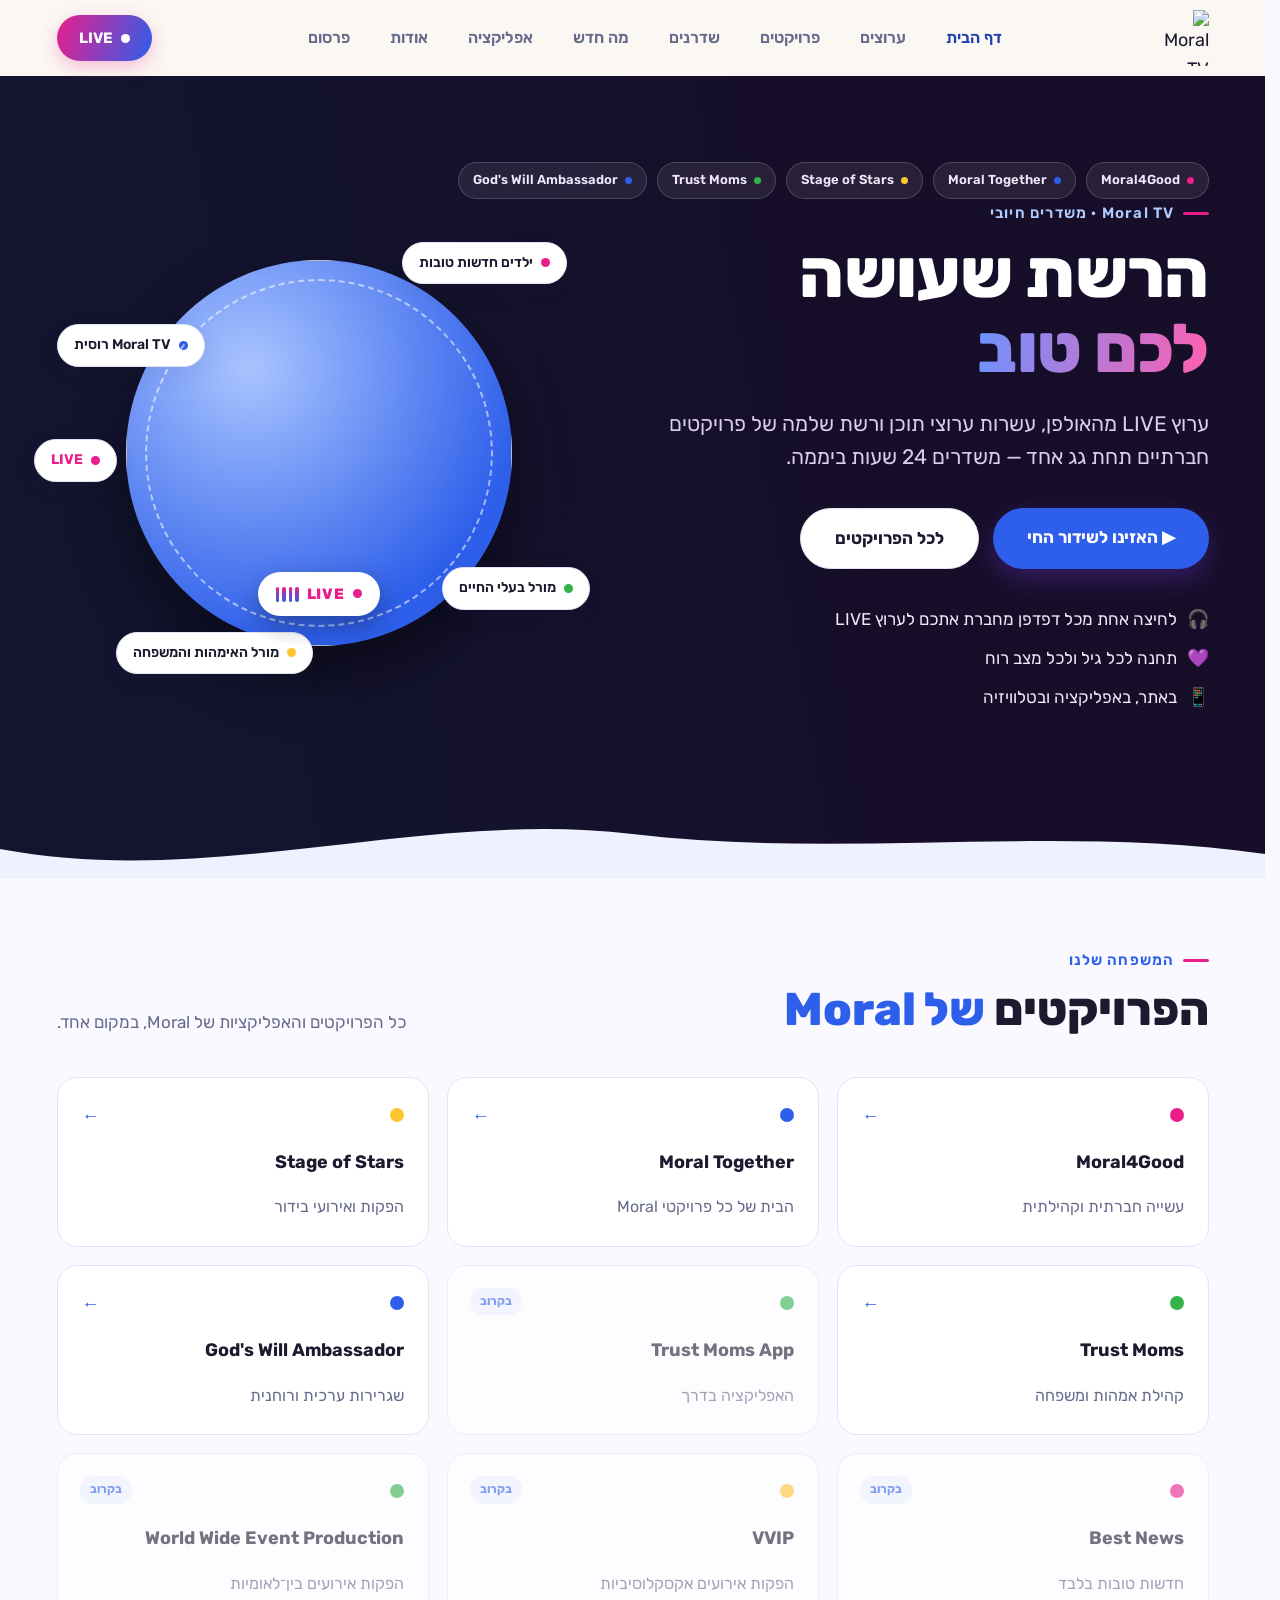
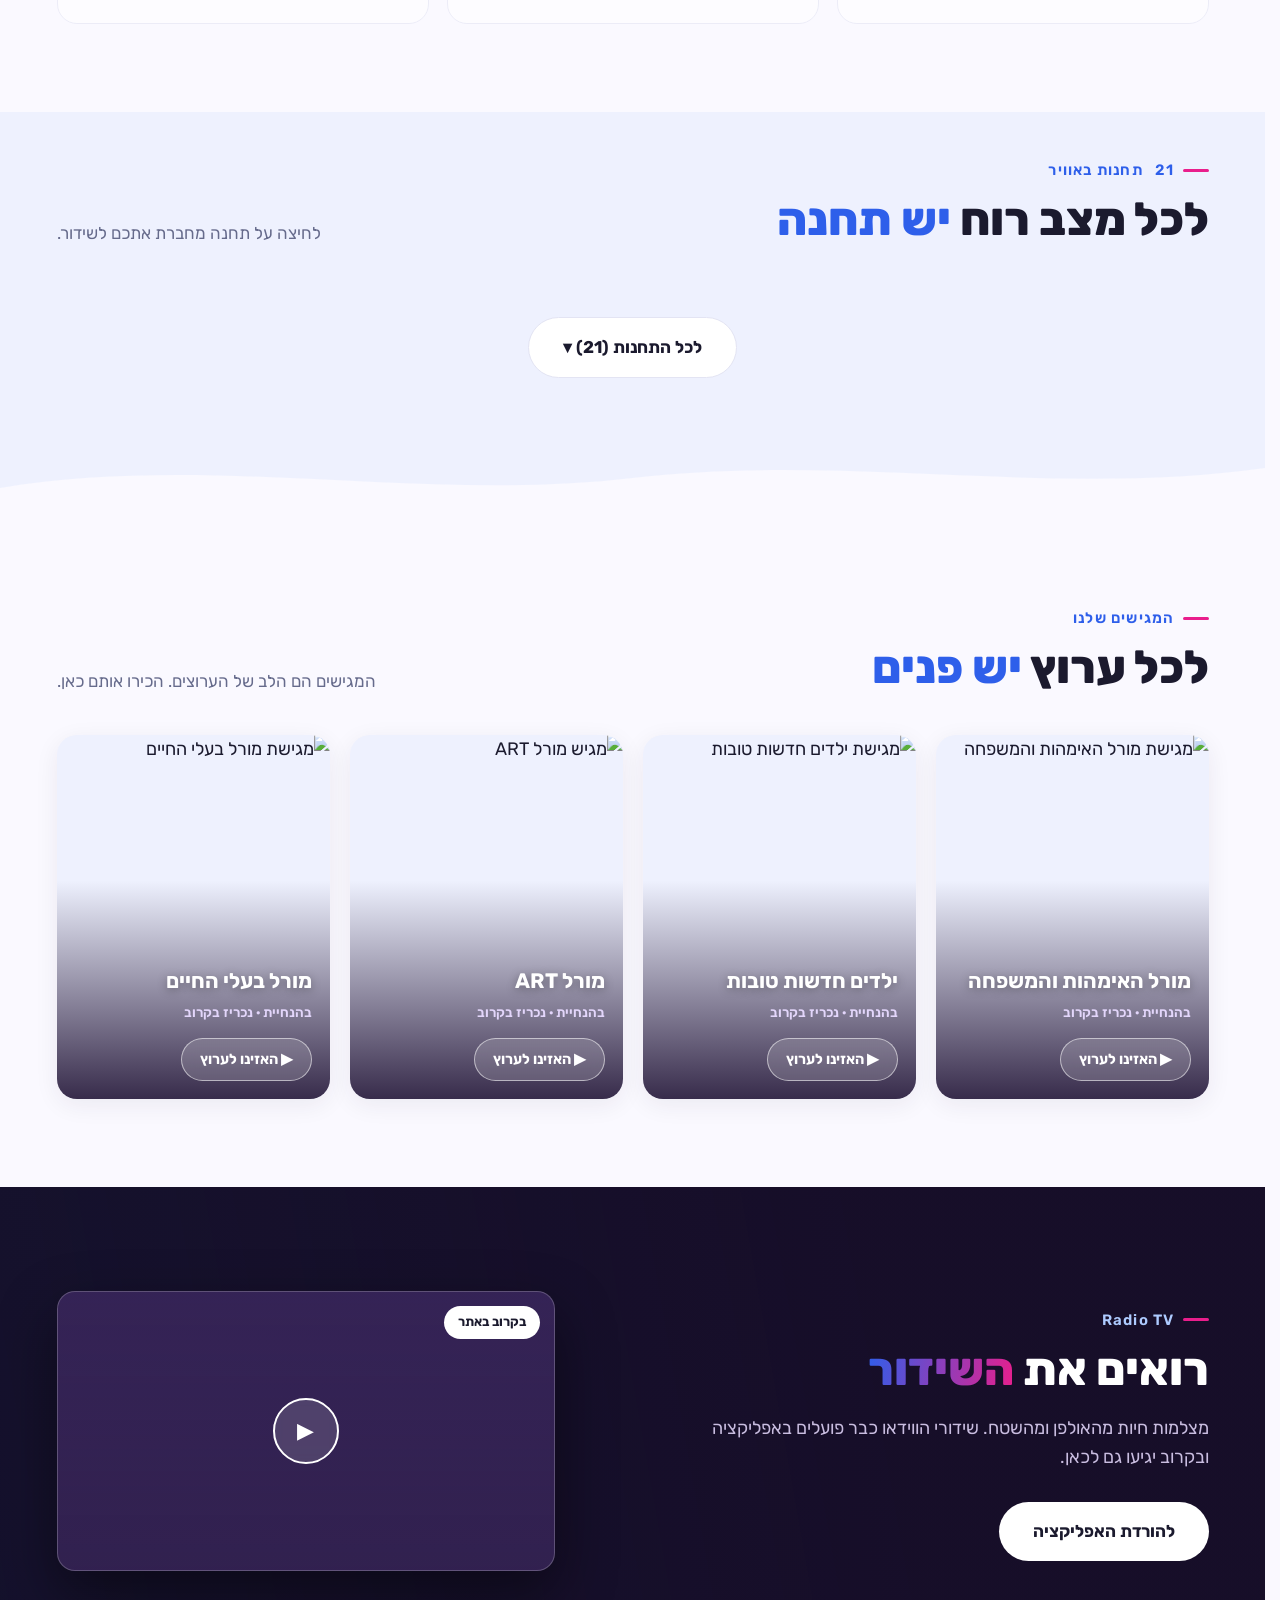
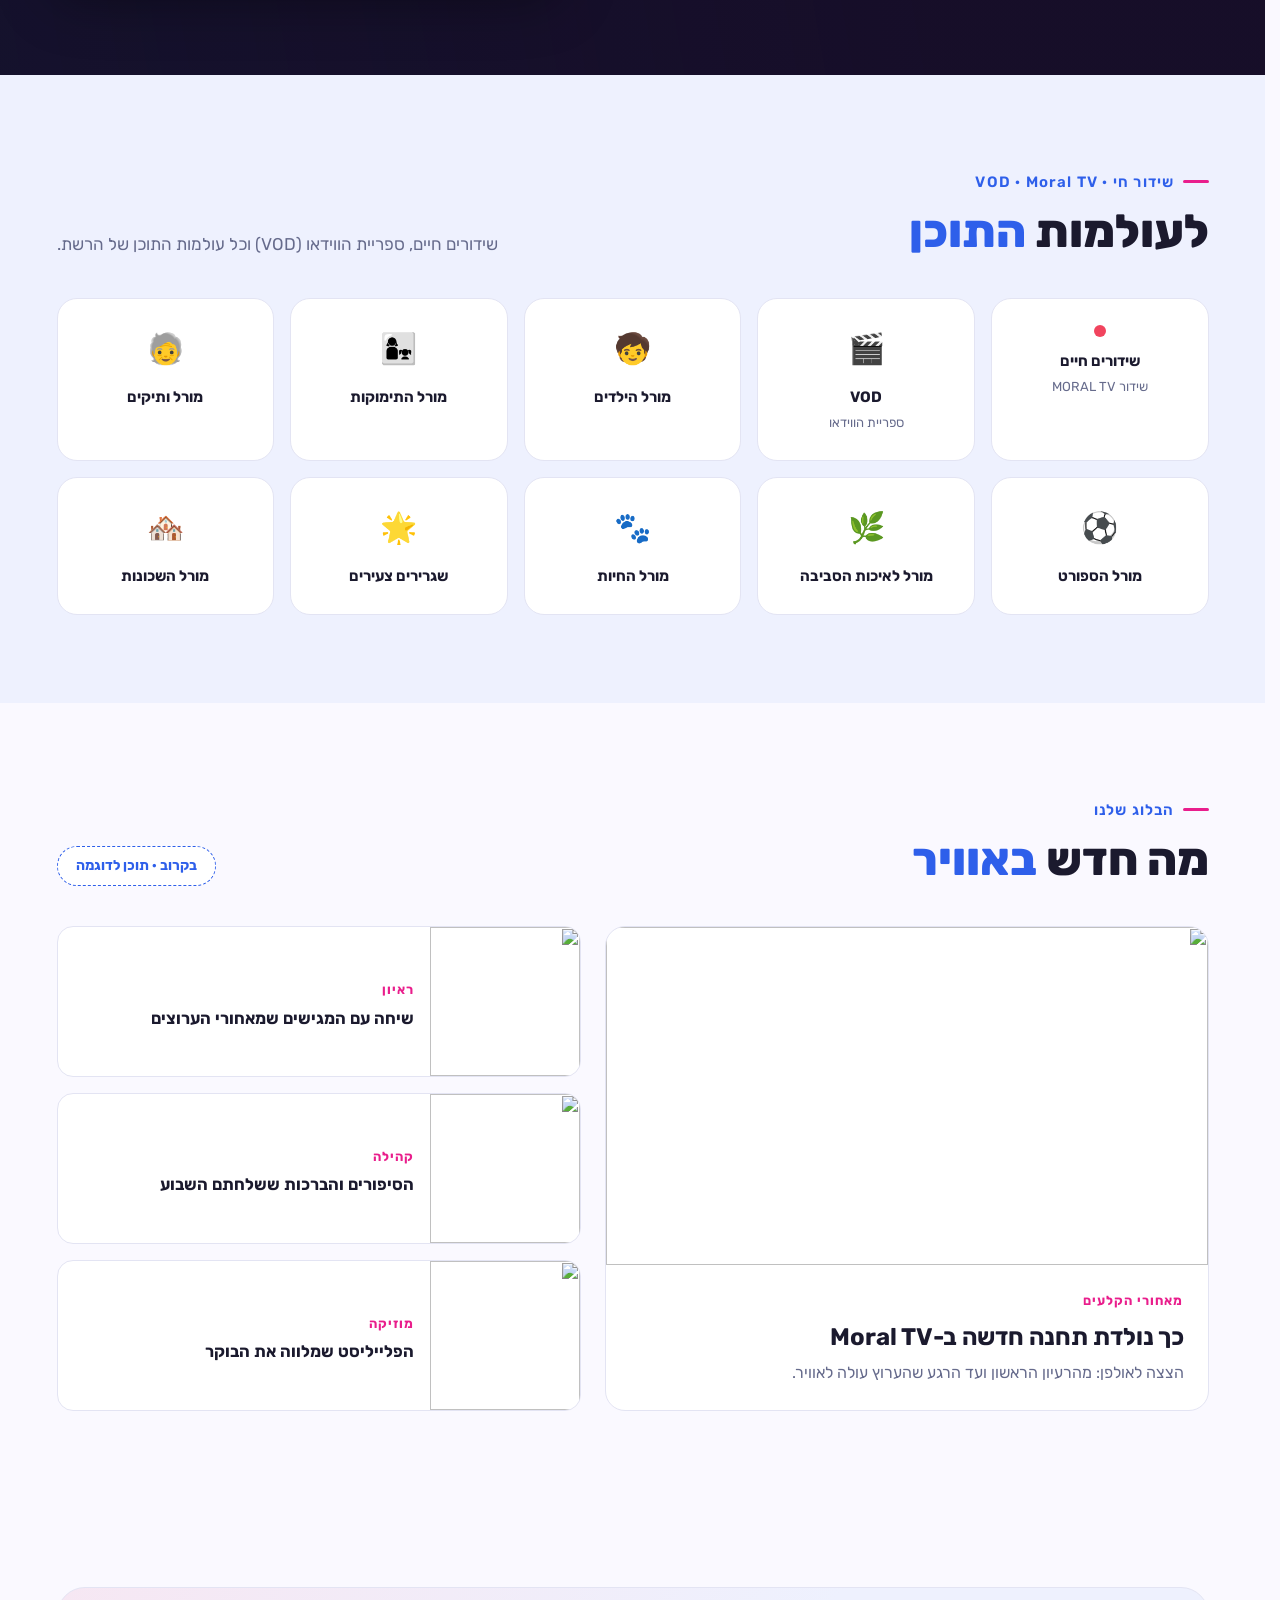
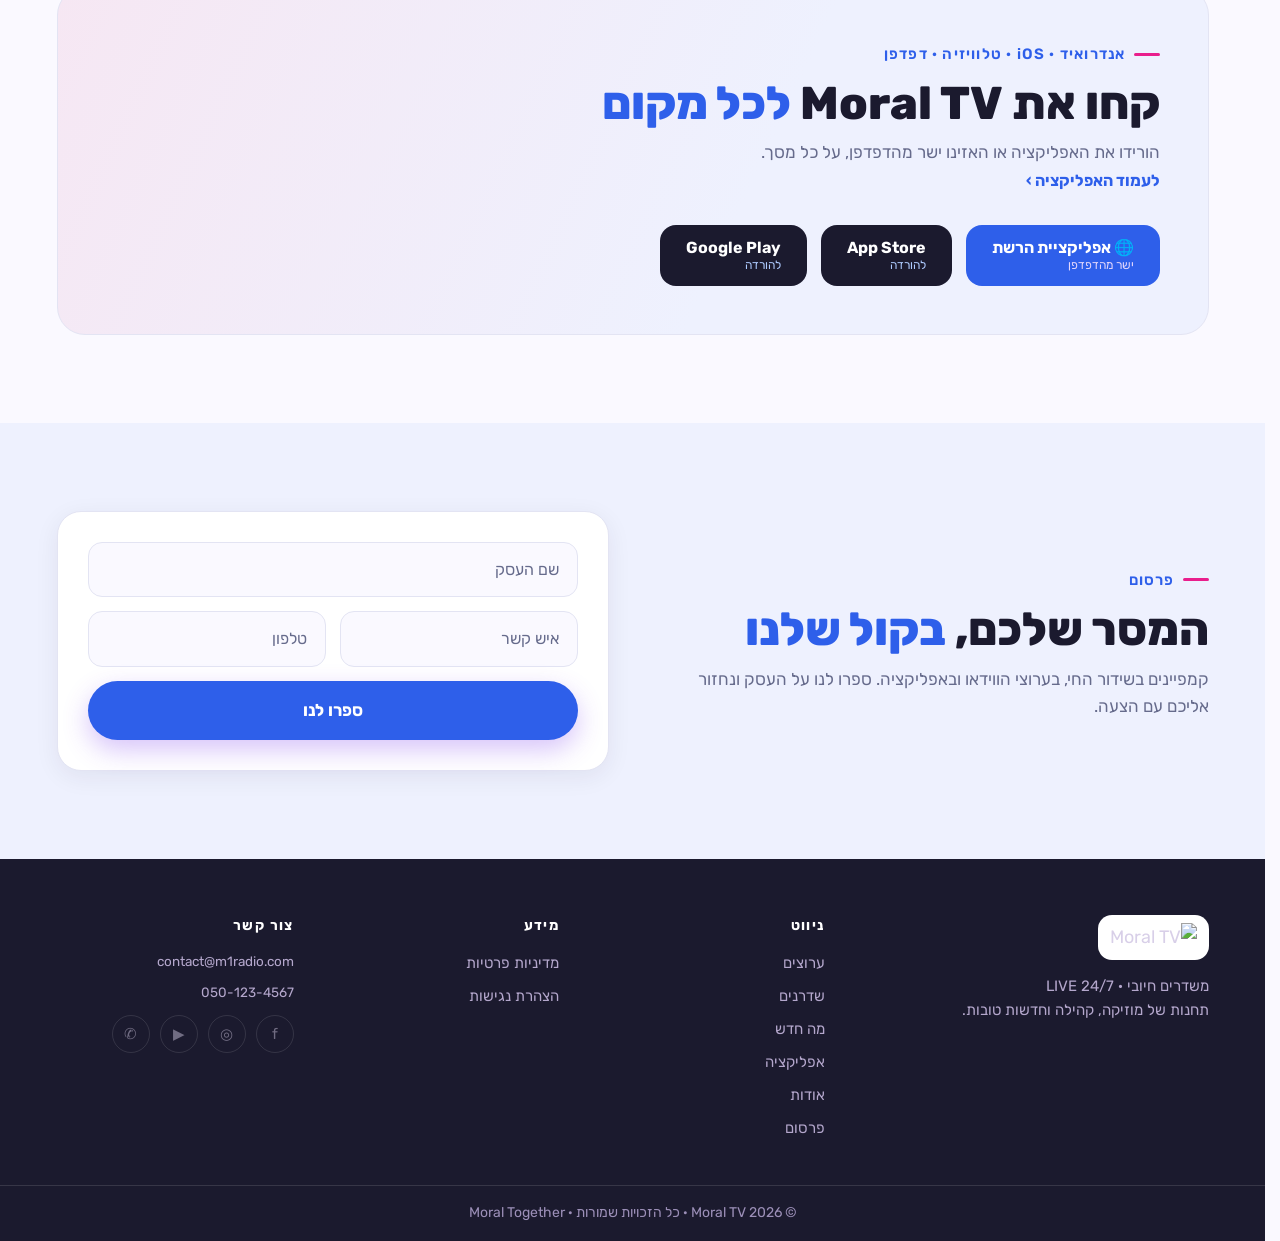
==== commit b4f38971: "content: finish M1->Moral TV branding cleanup, add Projects nav link to all pages, defuse dead socia" ====
--- a/index.html
+++ b/index.html
@@ -101,7 +101,7 @@
         </div>
         <span class="chip c1" aria-hidden="true"><i class="dot d-pink"></i>ילדים חדשות טובות</span>
         <span class="chip c2" aria-hidden="true"><i class="dot d-sky"></i>מורל בעלי החיים</span>
-        <span class="chip c3" aria-hidden="true"><i class="dot d-purple"></i>M1 רוסית</span>
+        <span class="chip c3" aria-hidden="true"><i class="dot d-purple"></i>Moral TV רוסית</span>
         <span class="chip c4" aria-hidden="true"><i class="dot d-sun"></i>מורל האימהות והמשפחה</span>
         <span class="chip live-chip" aria-hidden="true"><i class="pulse"></i>LIVE</span>
       </div>
@@ -341,7 +341,7 @@
           <div class="mimg"><img src="assets/placeholders/stations/station-01-radio-team.jpg" alt="" loading="lazy"></div>
           <div class="mbody">
             <span class="mtag">מאחורי הקלעים</span>
-            <h3>כך נולדת תחנה חדשה ברדיו M1</h3>
+            <h3>כך נולדת תחנה חדשה ב-Moral TV</h3>
             <p>הצצה לאולפן: מהרעיון הראשון ועד הרגע שהערוץ עולה לאוויר.</p>
           </div>
         </article>
@@ -378,7 +378,7 @@
       <div class="apps-band">
         <div>
           <div class="eyebrow">אנדרואיד · iOS · טלוויזיה · דפדפן</div>
-          <h2>קחו את M1 <span class="hl-accent">לכל מקום</span></h2>
+          <h2>קחו את Moral TV <span class="hl-accent">לכל מקום</span></h2>
           <p class="sec-note">הורידו את האפליקציה או האזינו ישר מהדפדפן, על כל מסך.</p>
           <a class="linkbtn" href="apps.html">לעמוד האפליקציה ›</a>
         </div>
@@ -439,10 +439,10 @@
       <a class="ltr" href="mailto:contact@m1radio.com">contact@m1radio.com</a>
       <a class="ltr" href="tel:+972501234567">050-123-4567</a>
       <div class="socials">
-        <a class="ic" href="#" aria-label="פייסבוק">f</a>
-        <a class="ic" href="#" aria-label="אינסטגרם">◎</a>
-        <a class="ic" href="#" aria-label="יוטיוב">▶</a>
-        <a class="ic" href="#" aria-label="וואטסאפ">✆</a>
+        <span class="ic soon" aria-label="פייסבוק · בקרוב" title="בקרוב">f</span>
+        <span class="ic soon" aria-label="אינסטגרם · בקרוב" title="בקרוב">◎</span>
+        <span class="ic soon" aria-label="יוטיוב · בקרוב" title="בקרוב">▶</span>
+        <span class="ic soon" aria-label="וואטסאפ · בקרוב" title="בקרוב">✆</span>
       </div>
     </div>
   </div>
--- a/styles.css
+++ b/styles.css
@@ -616,6 +616,8 @@
   display: grid; place-items: center; font-size: 15px; transition: .2s; margin: 0;
 }
 .socials .ic:hover { border-color: var(--pink); color: #fff; background: rgba(229, 52, 143, .2); }
+.socials .ic.soon { opacity: .45; cursor: default; }
+.socials .ic.soon:hover { border-color: rgba(255, 255, 255, .25); background: none; color: inherit; }
 .copyright {
   text-align: center; padding: 16px 24px;
   border-top: 1px solid rgba(255, 255, 255, .12);
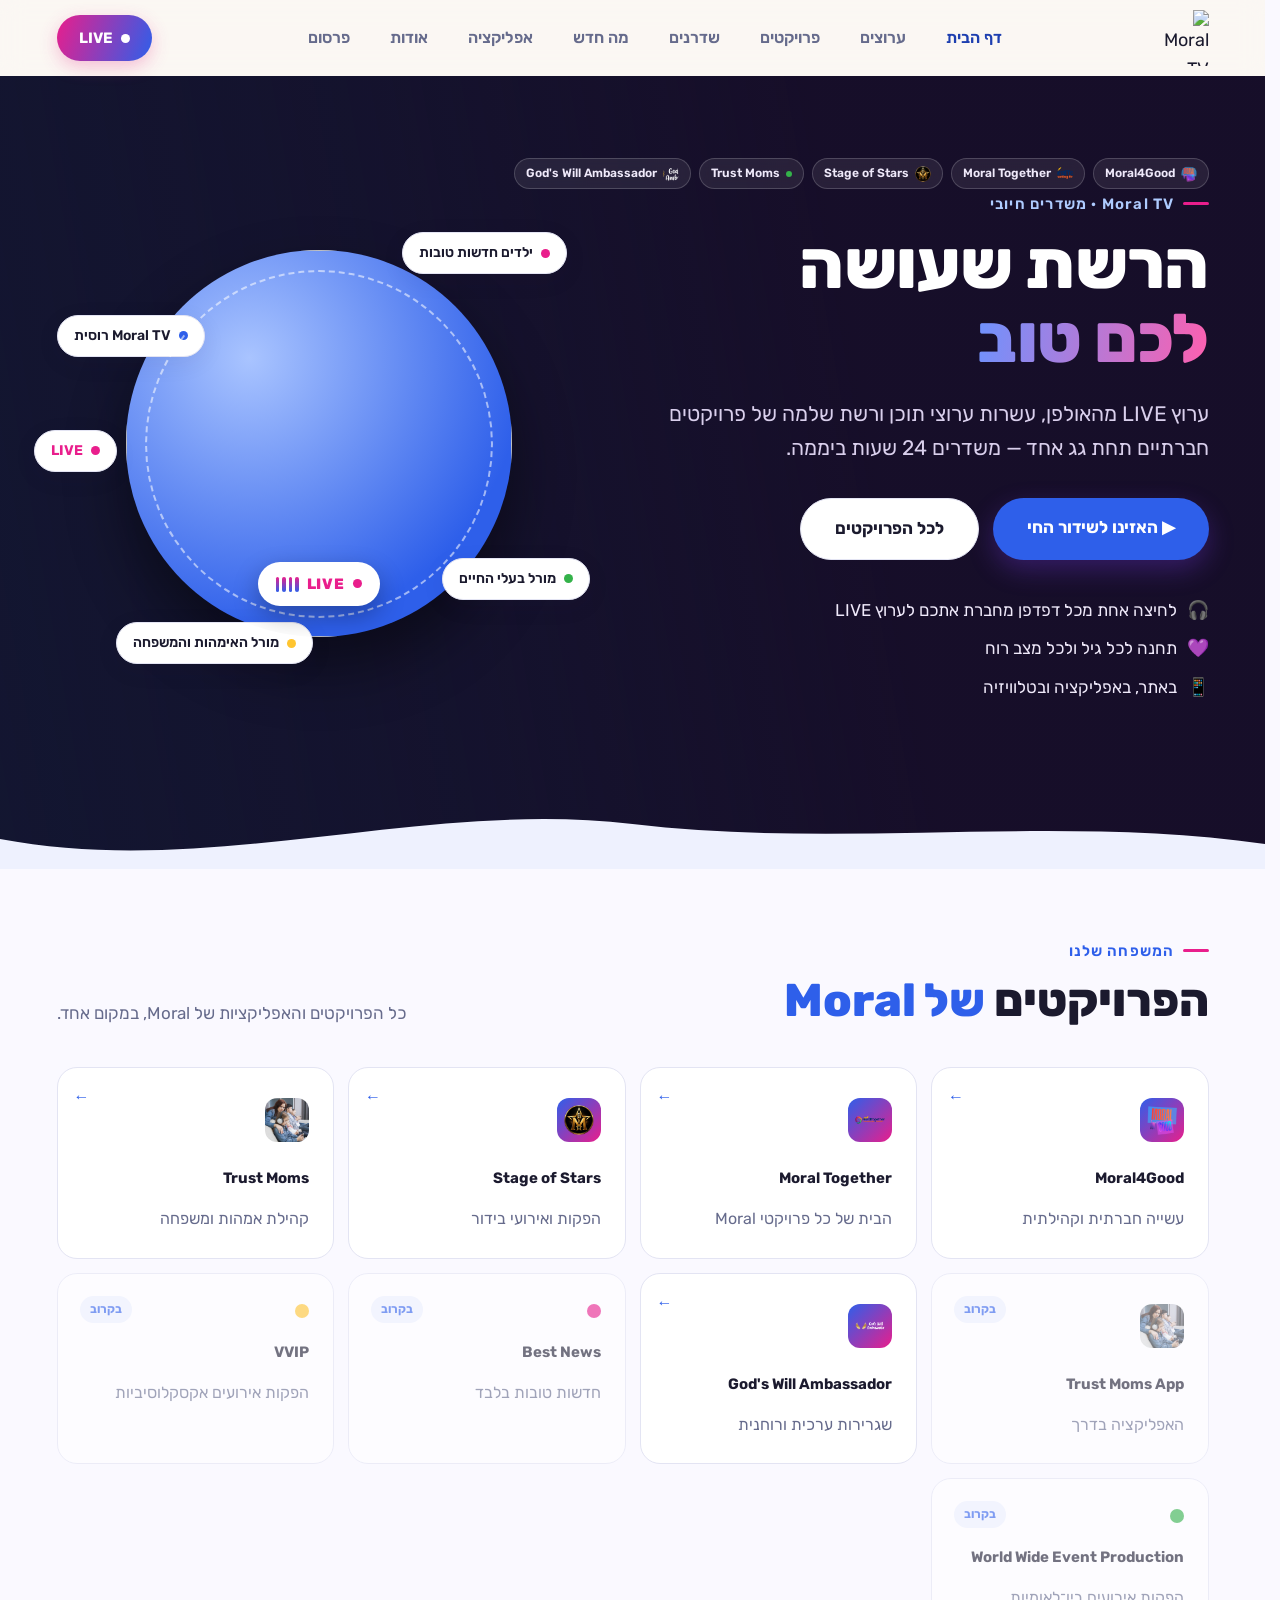
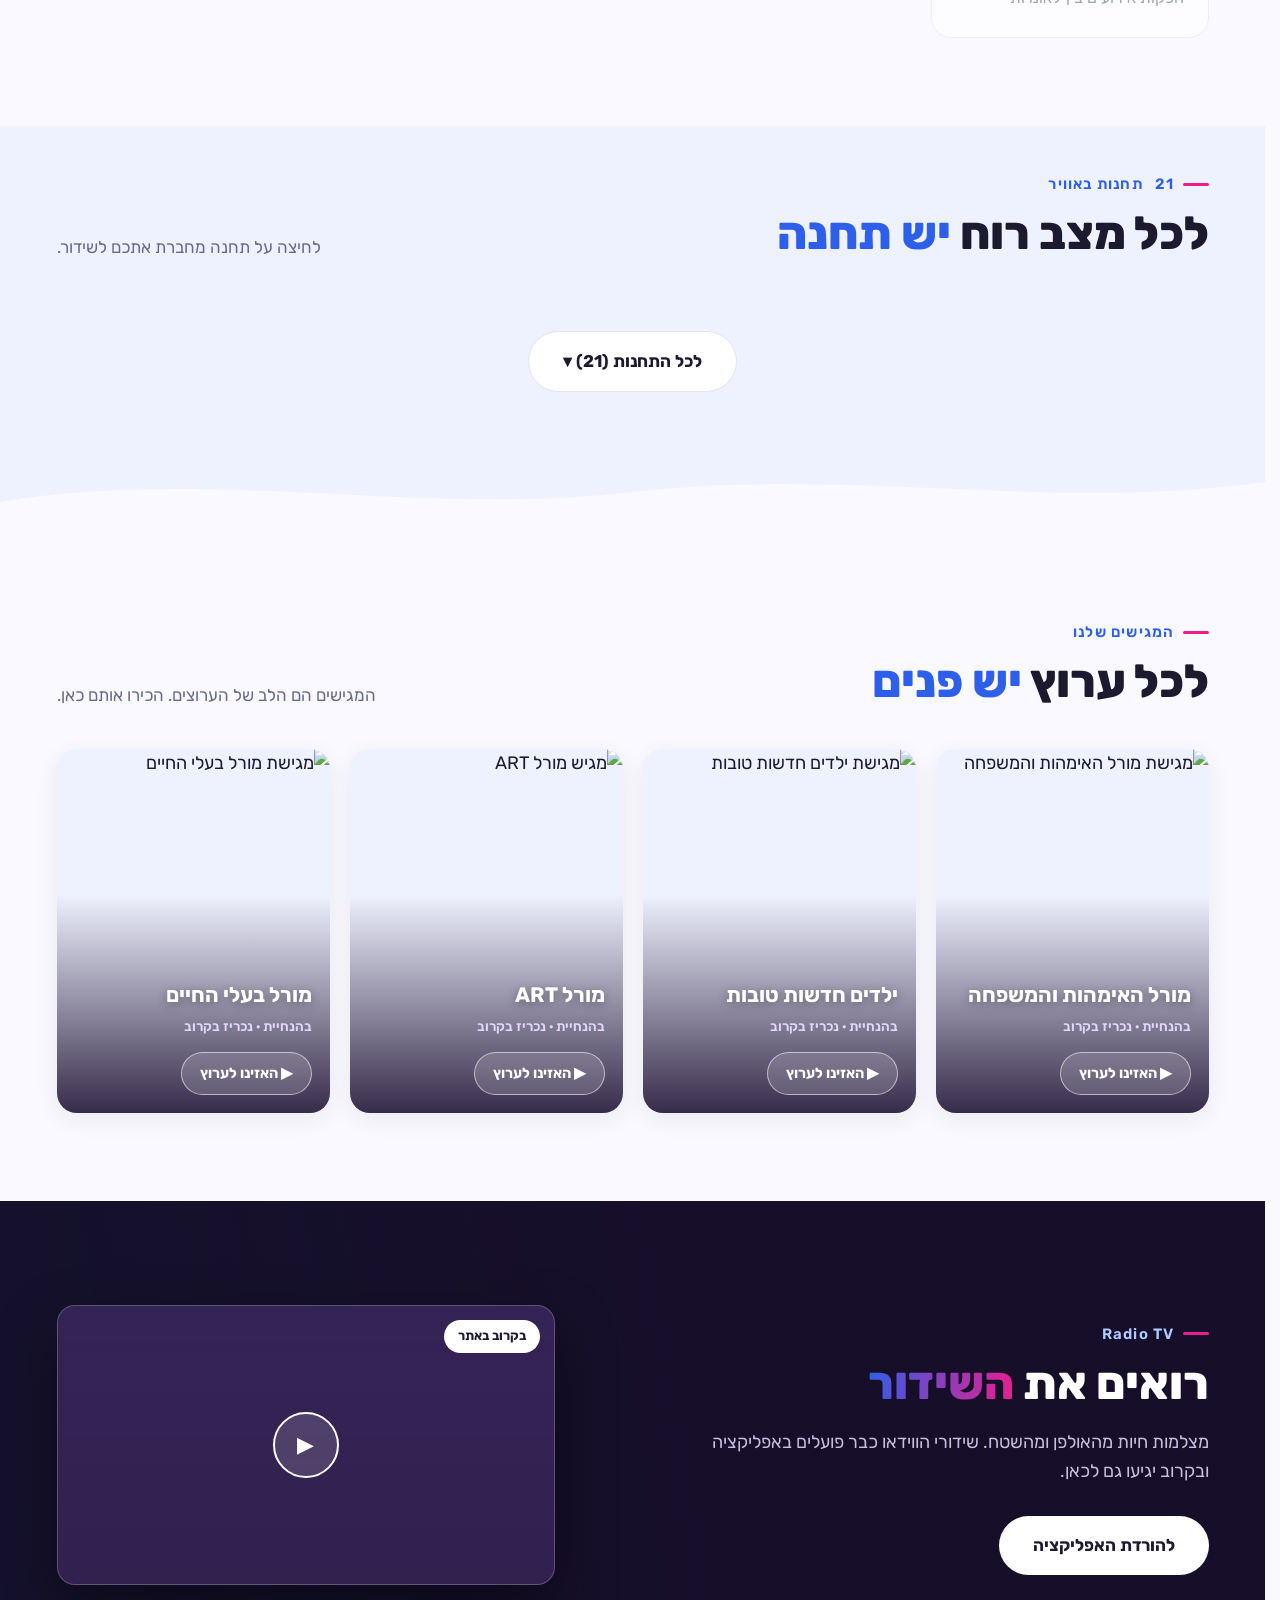
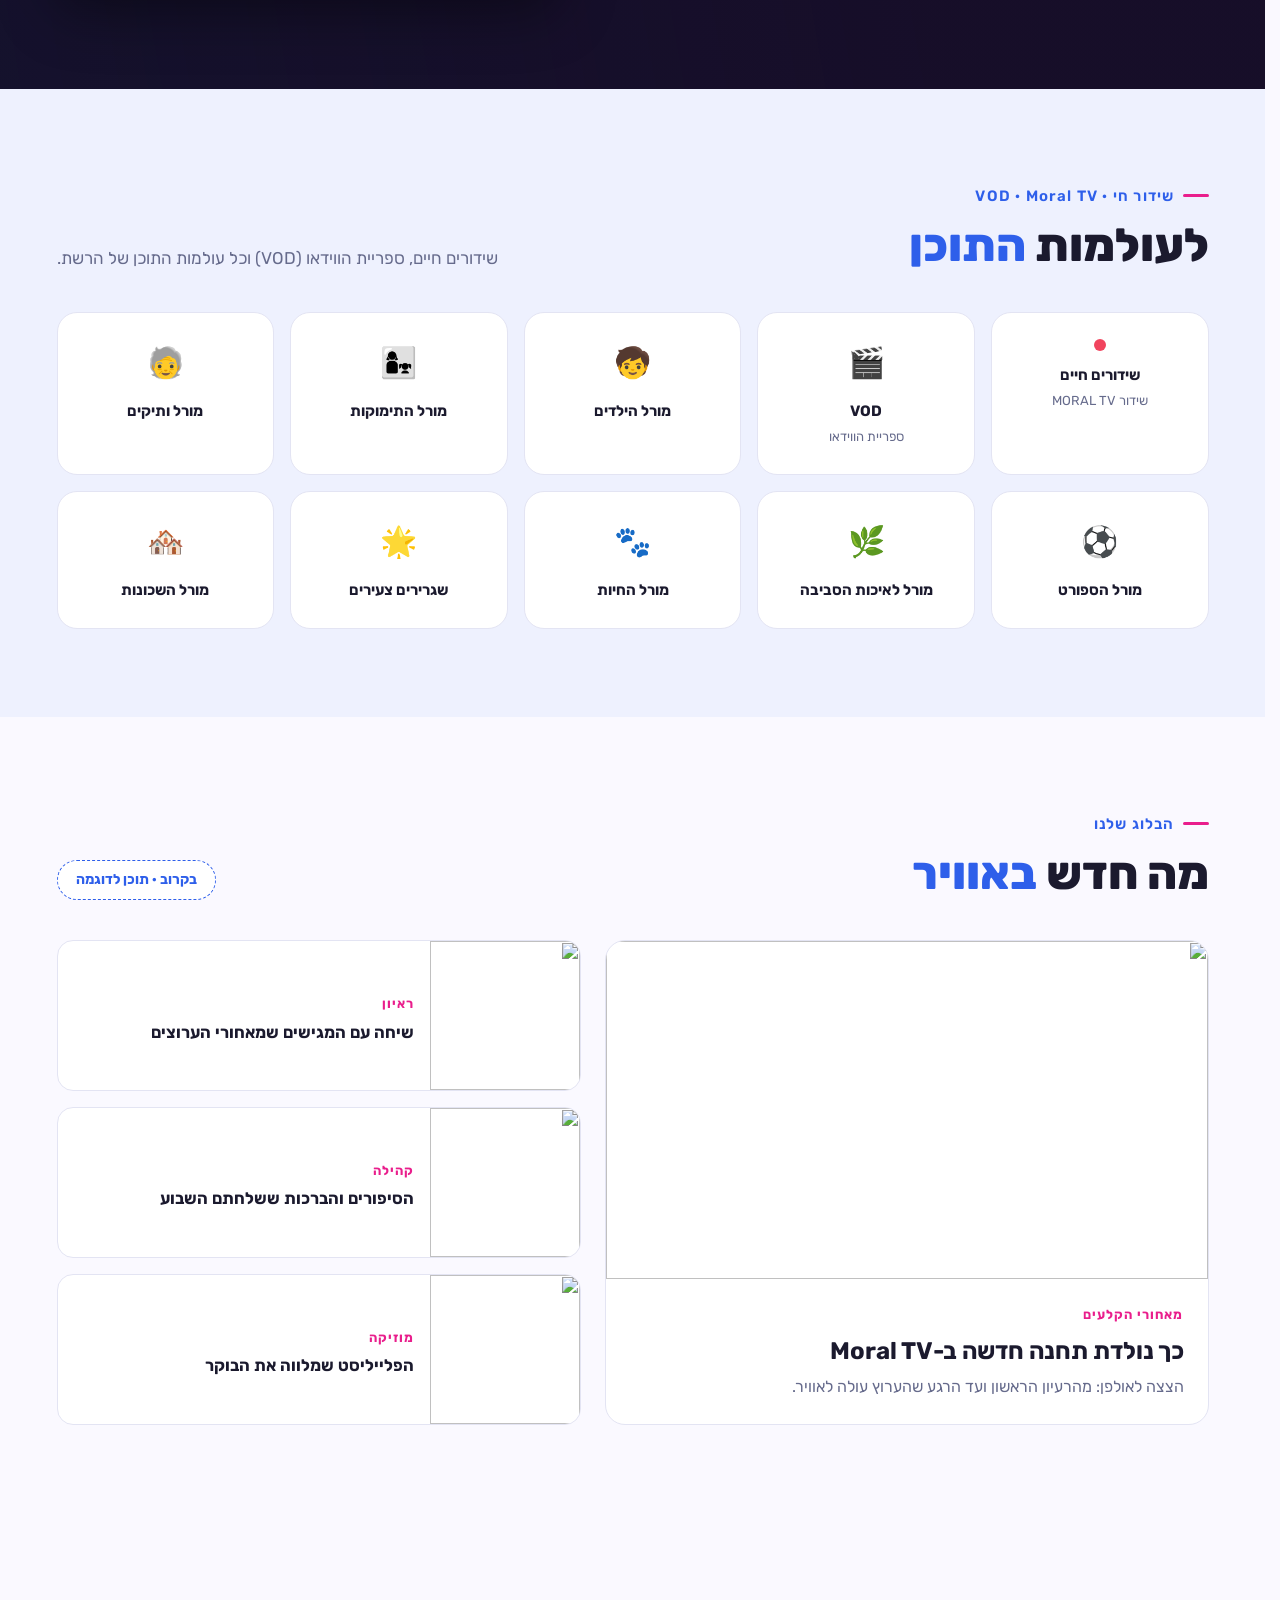
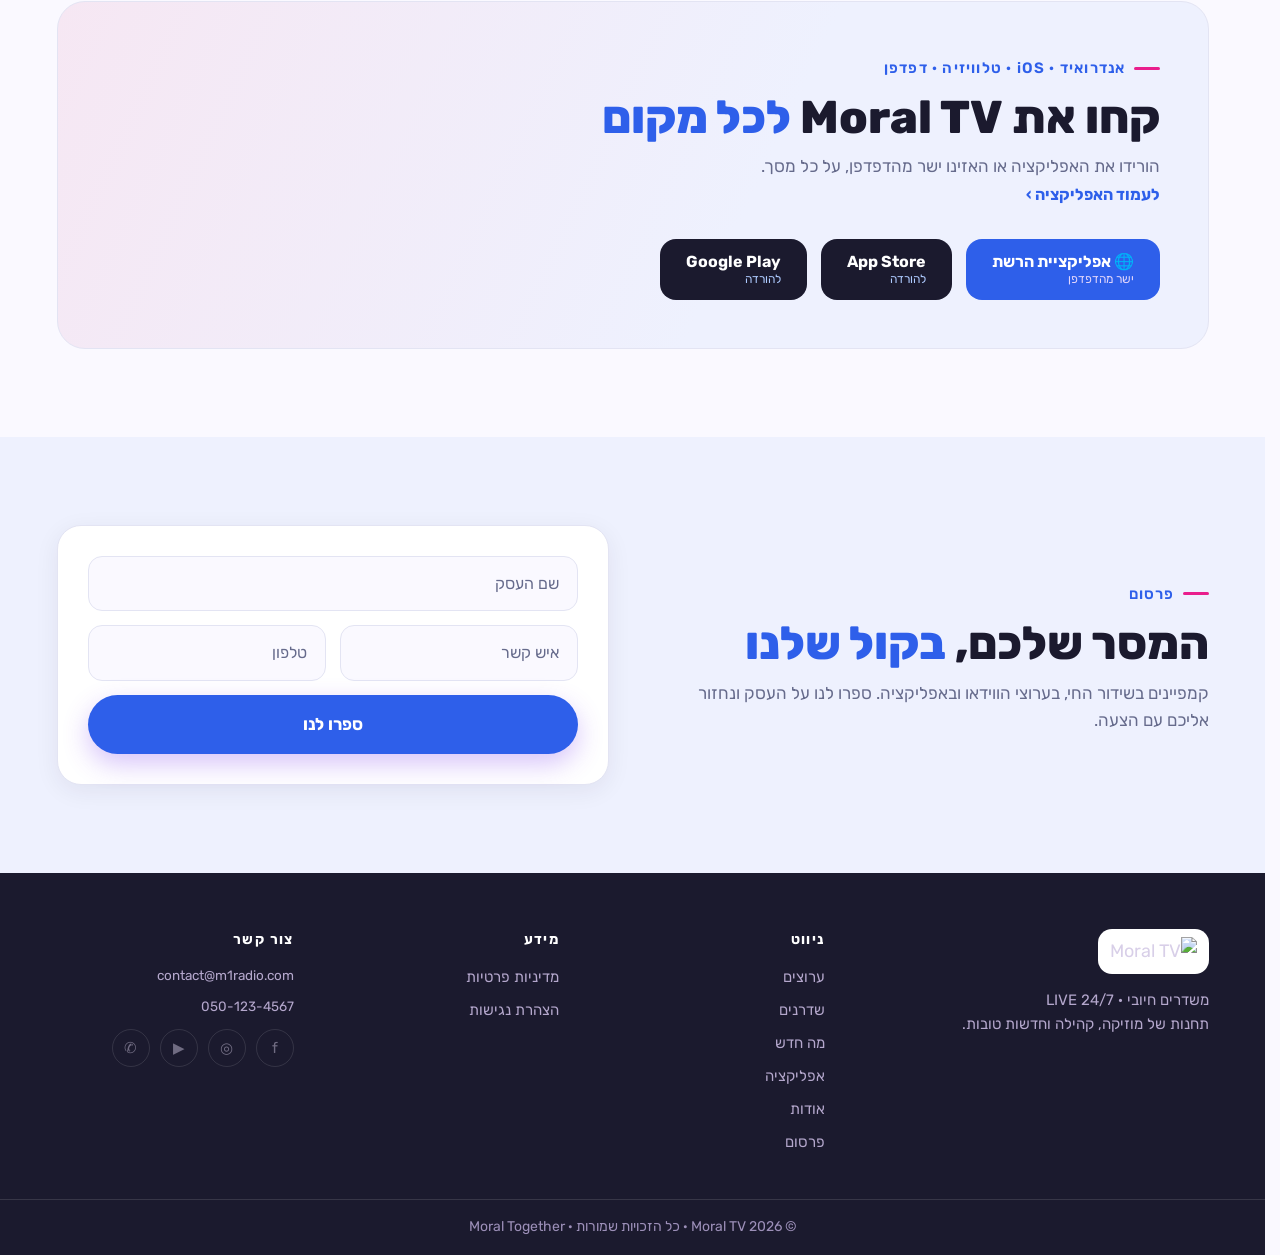
==== commit fe1f7d17: "design: shrink project buttons (hero-strip + cards grid), add real logos/photos for each live projec" ====
--- a/index.html
+++ b/index.html
@@ -66,11 +66,11 @@
   <section class="hero hero-photo">
     <div class="wrap">
       <div class="hero-strip" aria-label="הפרויקטים של Moral">
-        <a class="hs-pill" href="https://moralforgood.com" target="_blank" rel="noopener"><i class="dot d-pink"></i>Moral4Good</a>
-        <a class="hs-pill" href="https://moraltogether.com" target="_blank" rel="noopener"><i class="dot d-purple"></i>Moral Together</a>
-        <a class="hs-pill" href="http://stage-stars.org/" target="_blank" rel="noopener"><i class="dot d-sun"></i>Stage of Stars</a>
+        <a class="hs-pill" href="https://moralforgood.com" target="_blank" rel="noopener"><img class="hs-logo" src="assets/projects/moral4good.png" alt="" loading="lazy">Moral4Good</a>
+        <a class="hs-pill" href="https://moraltogether.com" target="_blank" rel="noopener"><img class="hs-logo" src="assets/projects/moraltogether-white.png" alt="" loading="lazy">Moral Together</a>
+        <a class="hs-pill" href="http://stage-stars.org/" target="_blank" rel="noopener"><img class="hs-logo" src="assets/projects/stagestars.png" alt="" loading="lazy">Stage of Stars</a>
         <a class="hs-pill" href="http://trustmom.moraltogether.com/" target="_blank" rel="noopener"><i class="dot d-sky"></i>Trust Moms</a>
-        <a class="hs-pill" href="https://godswillambassador.com" target="_blank" rel="noopener"><i class="dot d-purple"></i>God's Will Ambassador</a>
+        <a class="hs-pill" href="https://godswillambassador.com" target="_blank" rel="noopener"><img class="hs-logo" src="assets/projects/godswill.png" alt="" loading="lazy">God's Will Ambassador</a>
       </div>
     </div>
     <div class="wrap hero-grid">
@@ -123,37 +123,37 @@
       </div>
       <div class="projects-grid">
         <a class="pcard" href="https://moralforgood.com" target="_blank" rel="noopener">
-          <span class="pc-dot d-pink" aria-hidden="true"></span>
+          <span class="pc-logo"><img src="assets/projects/moral4good.png" alt="Moral4Good" loading="lazy"></span>
           <h3>Moral4Good</h3>
           <p>עשייה חברתית וקהילתית</p>
           <span class="pc-arrow">←</span>
         </a>
         <a class="pcard" href="https://moraltogether.com" target="_blank" rel="noopener">
-          <span class="pc-dot d-purple" aria-hidden="true"></span>
+          <span class="pc-logo"><img src="assets/projects/moraltogether-white.png" alt="Moral Together" loading="lazy"></span>
           <h3>Moral Together</h3>
           <p>הבית של כל פרויקטי Moral</p>
           <span class="pc-arrow">←</span>
         </a>
         <a class="pcard" href="http://stage-stars.org/" target="_blank" rel="noopener">
-          <span class="pc-dot d-sun" aria-hidden="true"></span>
+          <span class="pc-logo"><img src="assets/projects/stagestars.png" alt="Stage of Stars" loading="lazy"></span>
           <h3>Stage of Stars</h3>
           <p>הפקות ואירועי בידור</p>
           <span class="pc-arrow">←</span>
         </a>
         <a class="pcard" href="http://trustmom.moraltogether.com/" target="_blank" rel="noopener">
-          <span class="pc-dot d-sky" aria-hidden="true"></span>
+          <span class="pc-logo pc-logo--cover"><img src="assets/projects/trustmom-fallback.jpg" alt="Trust Moms" loading="lazy"></span>
           <h3>Trust Moms</h3>
           <p>קהילת אמהות ומשפחה</p>
           <span class="pc-arrow">←</span>
         </a>
         <div class="pcard is-soon" aria-disabled="true">
-          <span class="pc-dot d-sky" aria-hidden="true"></span>
+          <span class="pc-logo pc-logo--cover"><img src="assets/projects/trustmom-fallback.jpg" alt="" loading="lazy"></span>
           <h3>Trust Moms App</h3>
           <p>האפליקציה בדרך</p>
           <span class="pc-badge">בקרוב</span>
         </div>
         <a class="pcard" href="https://godswillambassador.com" target="_blank" rel="noopener">
-          <span class="pc-dot d-purple" aria-hidden="true"></span>
+          <span class="pc-logo"><img src="assets/projects/godswill.png" alt="God's Will Ambassador" loading="lazy"></span>
           <h3>God's Will Ambassador</h3>
           <p>שגרירות ערכית ורוחנית</p>
           <span class="pc-arrow">←</span>
--- a/styles.css
+++ b/styles.css
@@ -92,21 +92,30 @@
    PROJECTS — קישורים לפרויקטי המשפחה
    ========================================================================== */
 .projects-grid {
-  display: grid; grid-template-columns: repeat(3, 1fr); gap: 18px;
-}
+  display: grid; grid-template-columns: repeat(4, 1fr); gap: 14px;
+}
+@media (max-width: 900px) { .projects-grid { grid-template-columns: repeat(2, 1fr); } }
 .pcard {
   position: relative; display: block;
   background: var(--white); border: 1.5px solid var(--line); border-radius: var(--radius);
-  padding: 26px 24px; transition: .2s;
+  padding: 16px 16px; transition: .2s;
 }
 .pcard:hover { transform: translateY(-4px); border-color: var(--purple); box-shadow: var(--shadow-lift); }
-.pcard h3 { margin-top: 14px; font-size: 18px; }
-.pcard p { margin-top: 6px; color: var(--muted); font-size: 15px; }
+.pcard h3 { margin-top: 10px; font-size: 15px; }
+.pcard p { margin-top: 4px; color: var(--muted); font-size: 13px; }
 .pc-dot { display: inline-block; width: 14px; height: 14px; border-radius: 50%; }
-.pc-arrow { position: absolute; top: 24px; left: 24px; color: var(--purple); font-size: 18px; transition: .2s; }
+.pc-arrow { position: absolute; top: 16px; left: 16px; color: var(--purple); font-size: 16px; transition: .2s; }
 .pcard:hover .pc-arrow { transform: translateX(-4px); }
 .pcard.is-soon { opacity: .6; cursor: default; }
 .pcard.is-soon:hover { transform: none; border-color: var(--line); box-shadow: none; }
+.pc-logo {
+  display: flex; align-items: center; justify-content: center;
+  width: 44px; height: 44px; border-radius: 12px; overflow: hidden;
+  background: linear-gradient(135deg, var(--purple), var(--pink));
+  margin-bottom: 2px;
+}
+.pc-logo img { width: 100%; height: 100%; object-fit: contain; padding: 7px; }
+.pc-logo.pc-logo--cover img { object-fit: cover; padding: 0; }
 .pc-badge {
   position: absolute; top: 22px; left: 22px;
   background: var(--lilac); color: var(--purple); font-size: 12px; font-weight: 700;
@@ -313,21 +322,22 @@
 
 /* --- HERO projects strip: первая строка hero, ссылки на проекты Moral --- */
 .hero-strip {
-  display: flex; flex-wrap: wrap; gap: 10px;
-  padding-top: 22px; margin-bottom: -4px;
+  display: flex; flex-wrap: wrap; gap: 8px;
+  padding-top: 18px; margin-bottom: -4px;
 }
 .hs-pill {
-  display: inline-flex; align-items: center; gap: 7px;
+  display: inline-flex; align-items: center; gap: 6px;
   background: rgba(255, 255, 255, .08); border: 1px solid rgba(255, 255, 255, .18);
-  color: #EFE9FA; font-size: 13px; font-weight: 600;
-  padding: 7px 14px; border-radius: 999px; transition: .18s;
+  color: #EFE9FA; font-size: 12px; font-weight: 600;
+  padding: 5px 11px; border-radius: 999px; transition: .18s;
   backdrop-filter: blur(6px);
 }
 .hs-pill:hover { background: rgba(255, 255, 255, .16); border-color: rgba(255, 255, 255, .32); transform: translateY(-2px); }
-.hs-pill .dot { width: 7px; height: 7px; border-radius: 50%; display: inline-block; }
+.hs-pill .dot { width: 6px; height: 6px; border-radius: 50%; display: inline-block; }
+.hs-pill .hs-logo { width: 16px; height: 16px; border-radius: 50%; object-fit: cover; flex-shrink: 0; }
 @media (max-width: 767px) {
-  .hero-strip { padding-top: 14px; }
-  .hs-pill { font-size: 12px; padding: 6px 11px; }
+  .hero-strip { padding-top: 12px; }
+  .hs-pill { font-size: 11px; padding: 4px 9px; }
 }
 
 /* --- HERO вариант B: фоновая фотография (index-hero2.html).
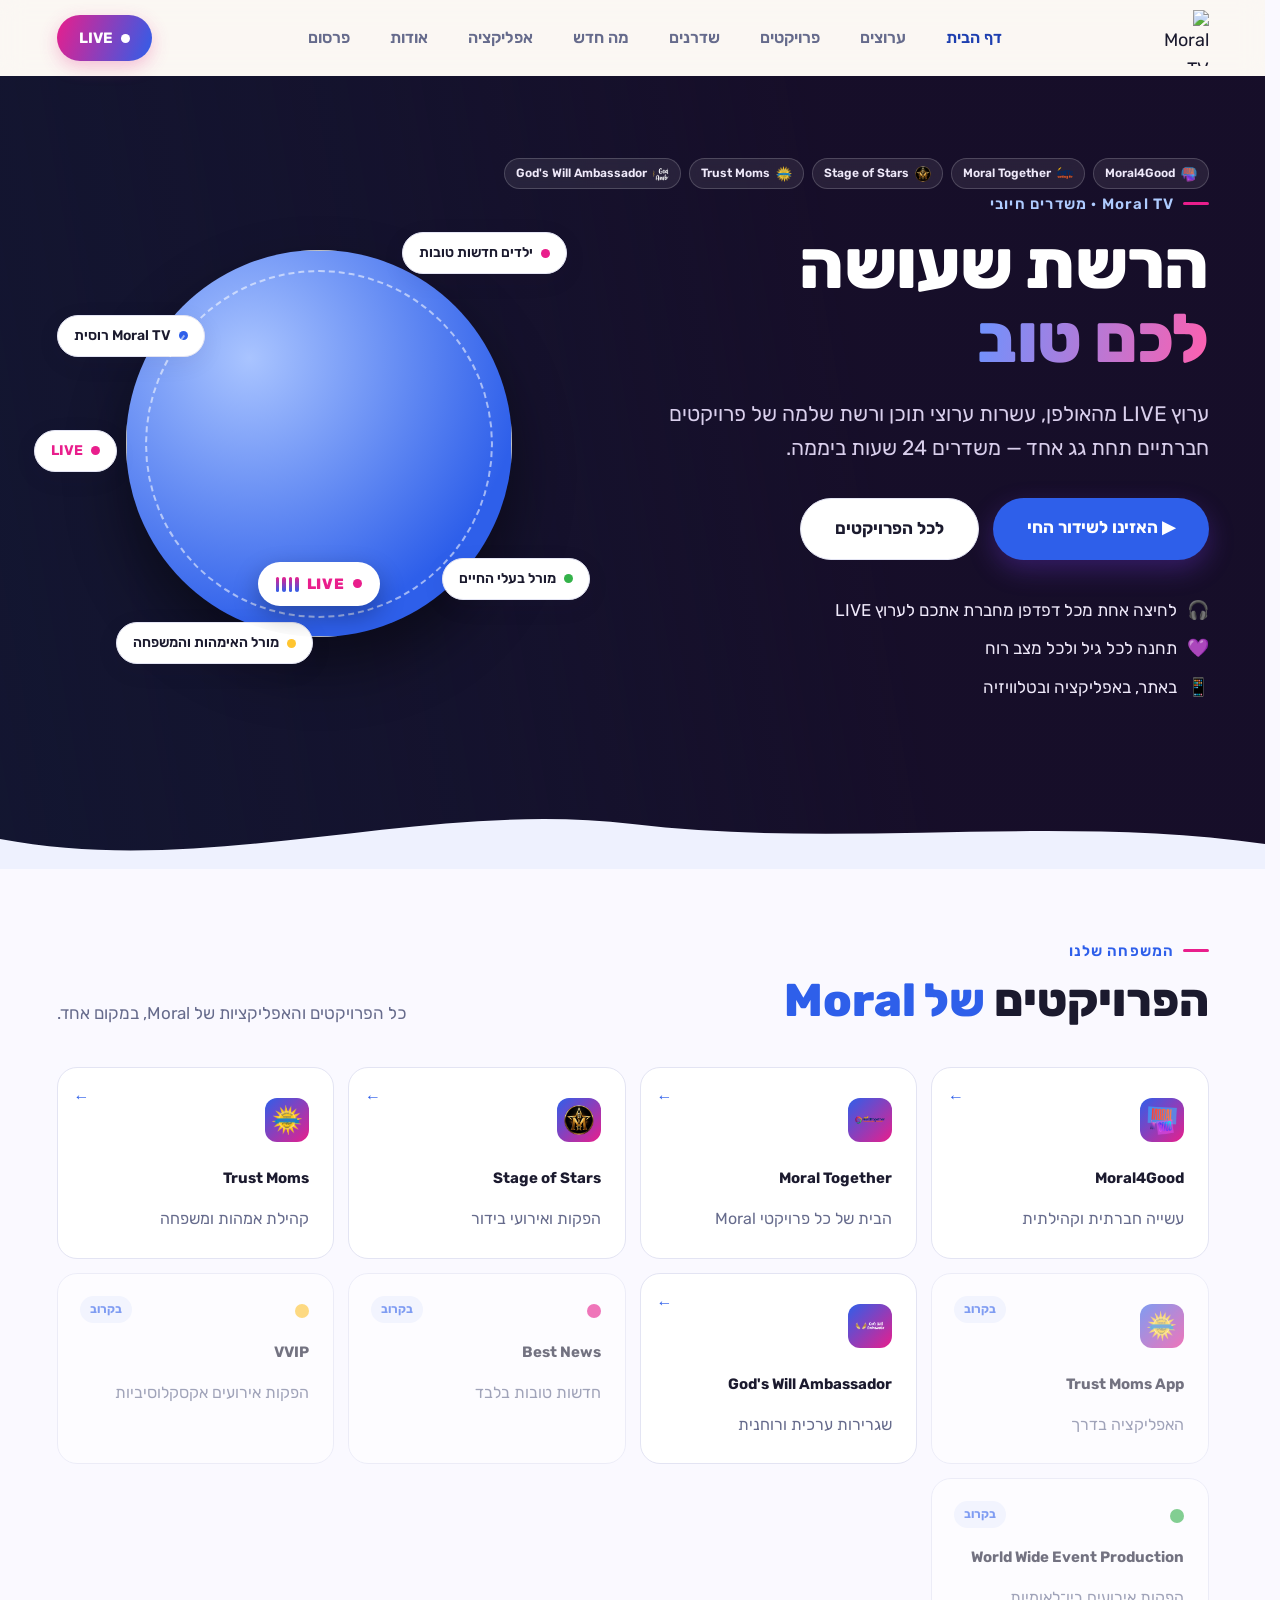
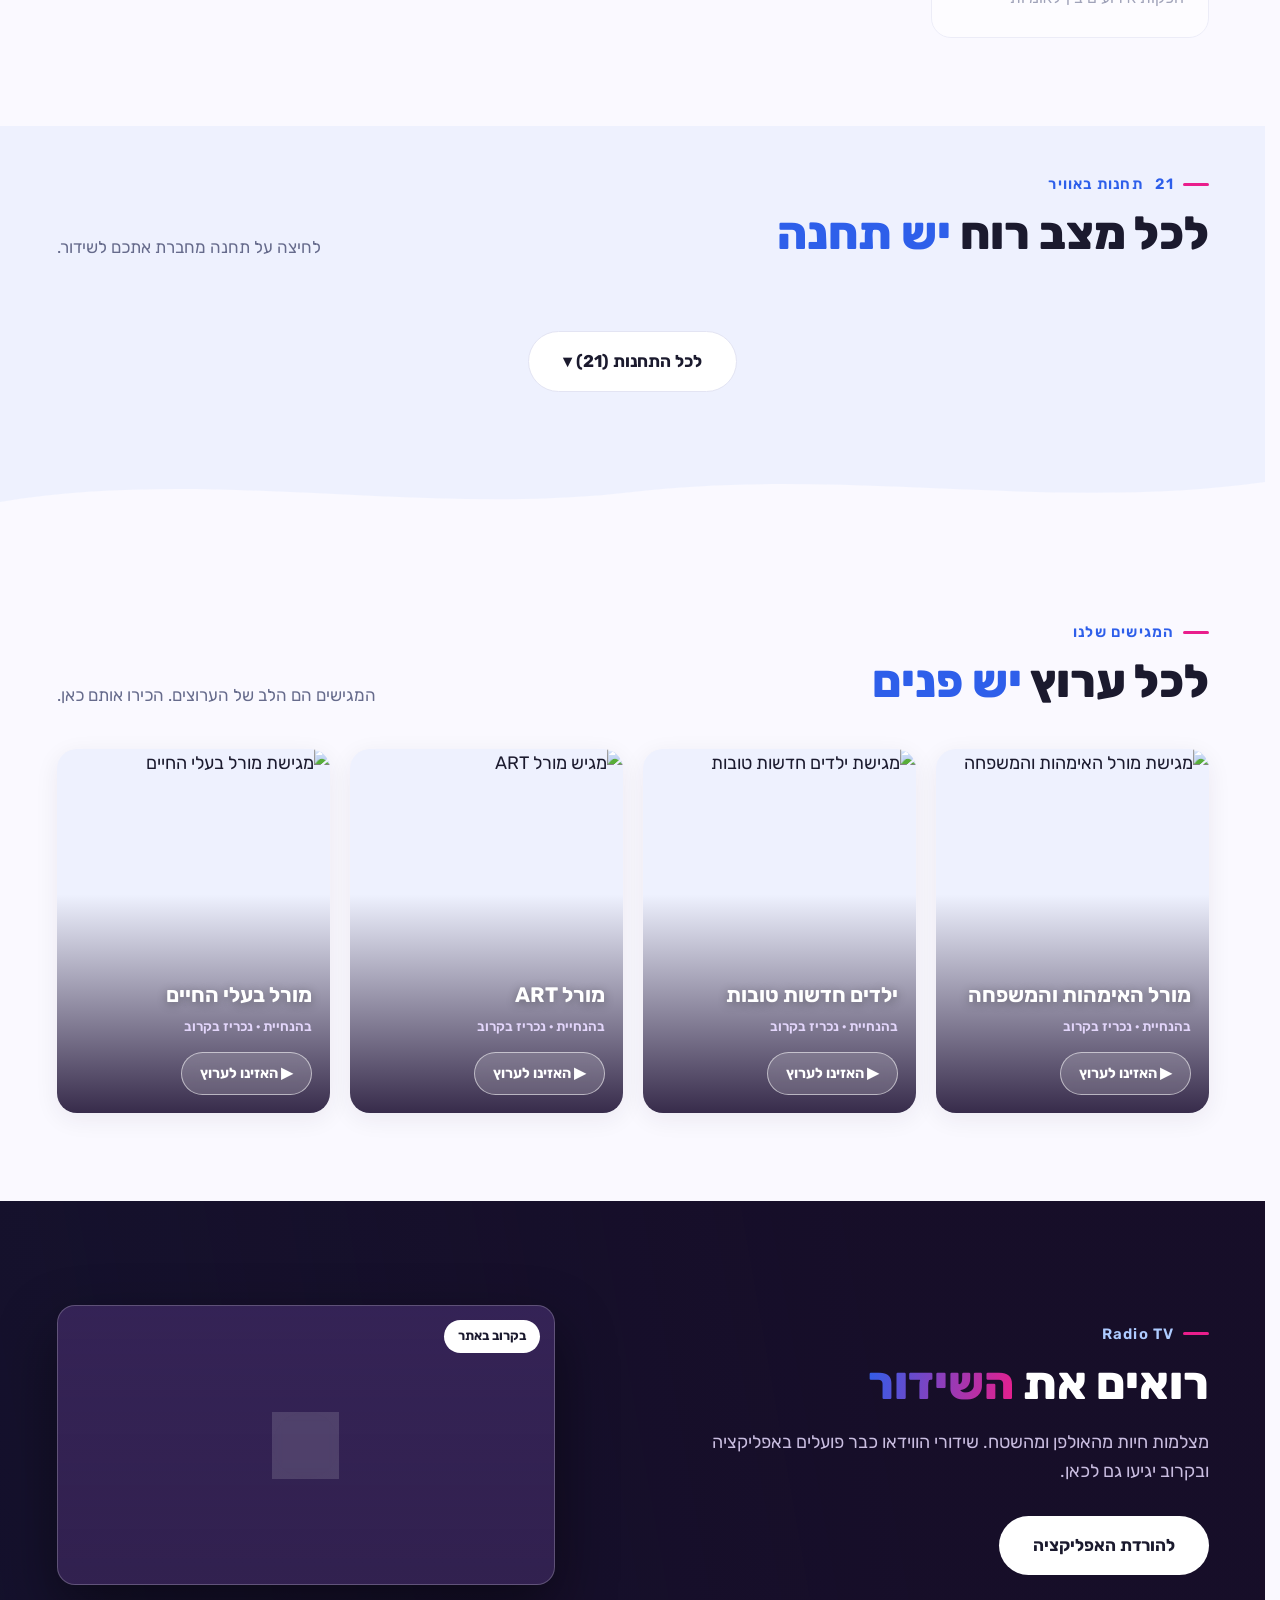
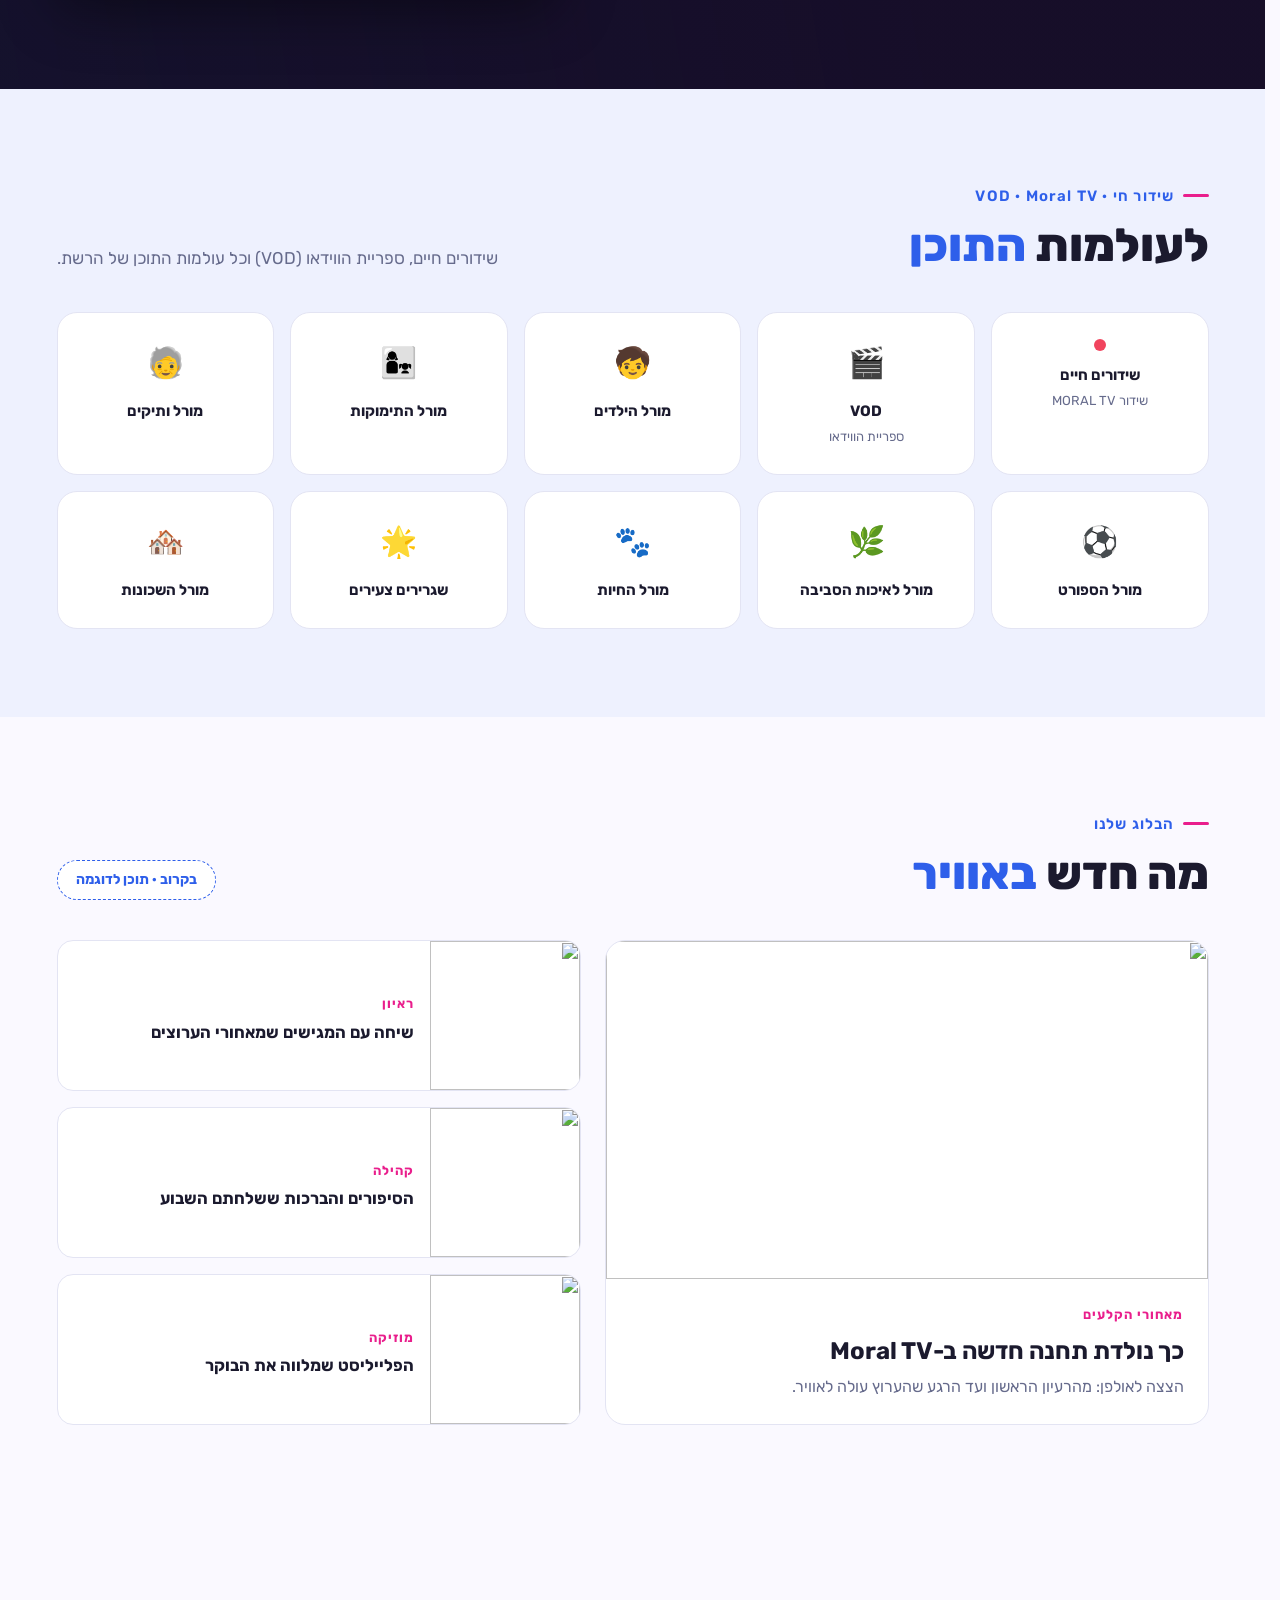
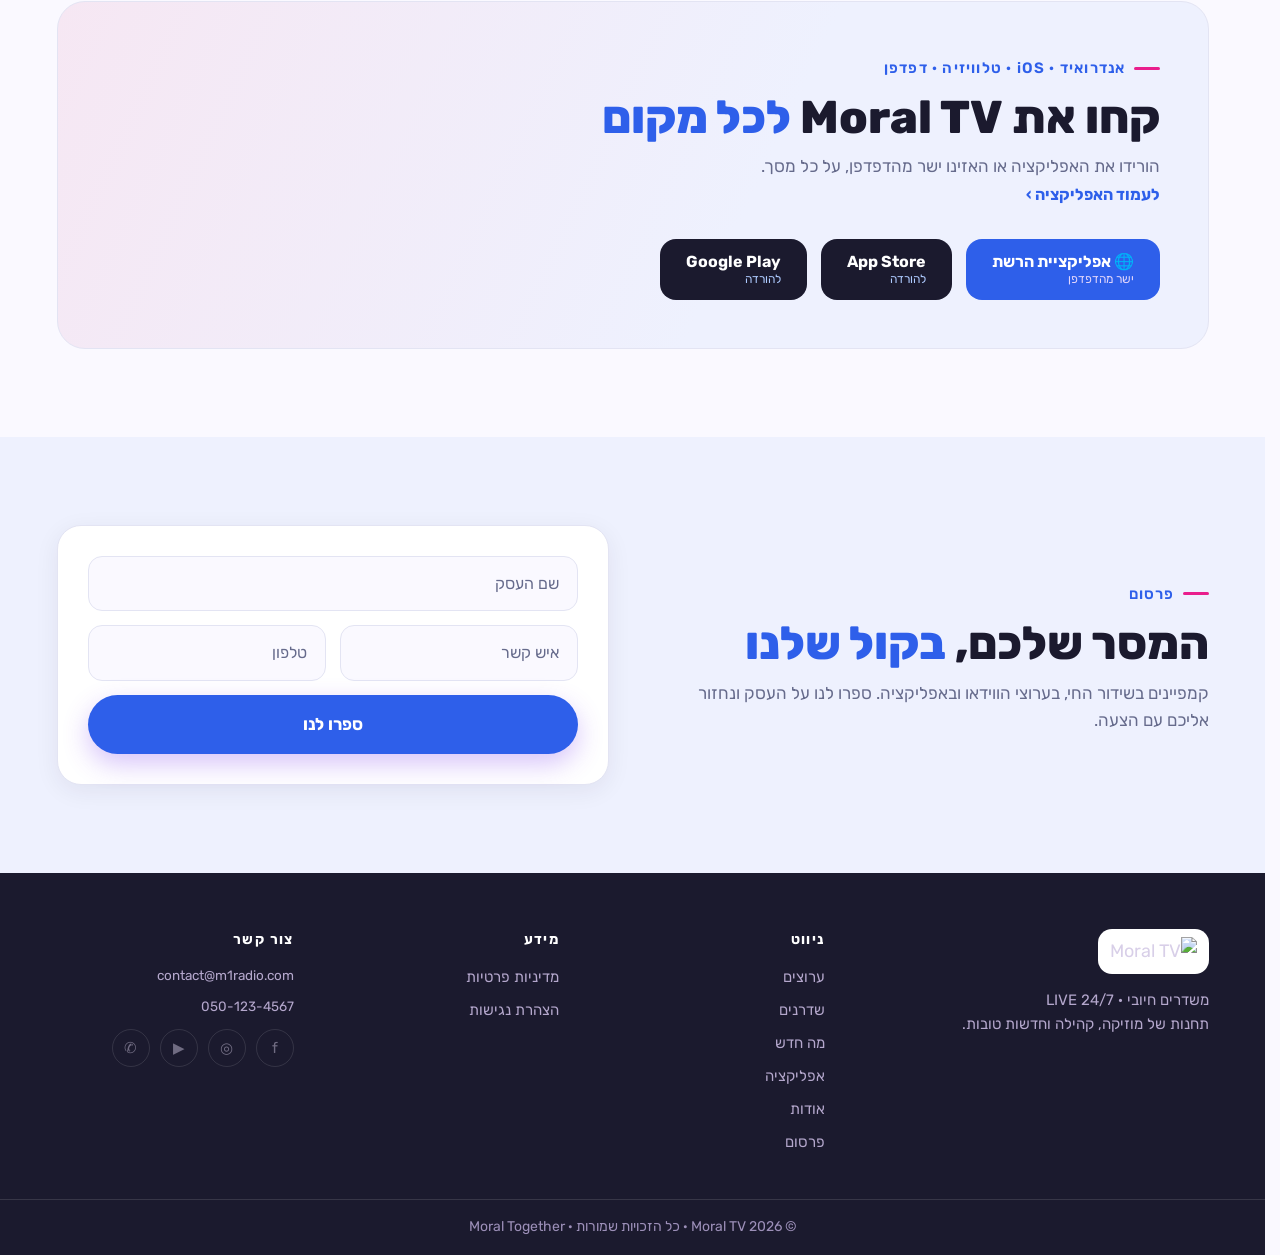
==== commit ace90296: "content: replace Trust Moms fallback photo with real logo sourced from moraltogether.com partner gri" ====
--- a/index.html
+++ b/index.html
@@ -69,7 +69,7 @@
         <a class="hs-pill" href="https://moralforgood.com" target="_blank" rel="noopener"><img class="hs-logo" src="assets/projects/moral4good.png" alt="" loading="lazy">Moral4Good</a>
         <a class="hs-pill" href="https://moraltogether.com" target="_blank" rel="noopener"><img class="hs-logo" src="assets/projects/moraltogether-white.png" alt="" loading="lazy">Moral Together</a>
         <a class="hs-pill" href="http://stage-stars.org/" target="_blank" rel="noopener"><img class="hs-logo" src="assets/projects/stagestars.png" alt="" loading="lazy">Stage of Stars</a>
-        <a class="hs-pill" href="http://trustmom.moraltogether.com/" target="_blank" rel="noopener"><i class="dot d-sky"></i>Trust Moms</a>
+        <a class="hs-pill" href="http://trustmom.moraltogether.com/" target="_blank" rel="noopener"><img class="hs-logo" src="assets/projects/trustmom.png" alt="" loading="lazy">Trust Moms</a>
         <a class="hs-pill" href="https://godswillambassador.com" target="_blank" rel="noopener"><img class="hs-logo" src="assets/projects/godswill.png" alt="" loading="lazy">God's Will Ambassador</a>
       </div>
     </div>
@@ -141,13 +141,13 @@
           <span class="pc-arrow">←</span>
         </a>
         <a class="pcard" href="http://trustmom.moraltogether.com/" target="_blank" rel="noopener">
-          <span class="pc-logo pc-logo--cover"><img src="assets/projects/trustmom-fallback.jpg" alt="Trust Moms" loading="lazy"></span>
+          <span class="pc-logo"><img src="assets/projects/trustmom.png" alt="Trust Moms" loading="lazy"></span>
           <h3>Trust Moms</h3>
           <p>קהילת אמהות ומשפחה</p>
           <span class="pc-arrow">←</span>
         </a>
         <div class="pcard is-soon" aria-disabled="true">
-          <span class="pc-logo pc-logo--cover"><img src="assets/projects/trustmom-fallback.jpg" alt="" loading="lazy"></span>
+          <span class="pc-logo"><img src="assets/projects/trustmom.png" alt="" loading="lazy"></span>
           <h3>Trust Moms App</h3>
           <p>האפליקציה בדרך</p>
           <span class="pc-badge">בקרוב</span>
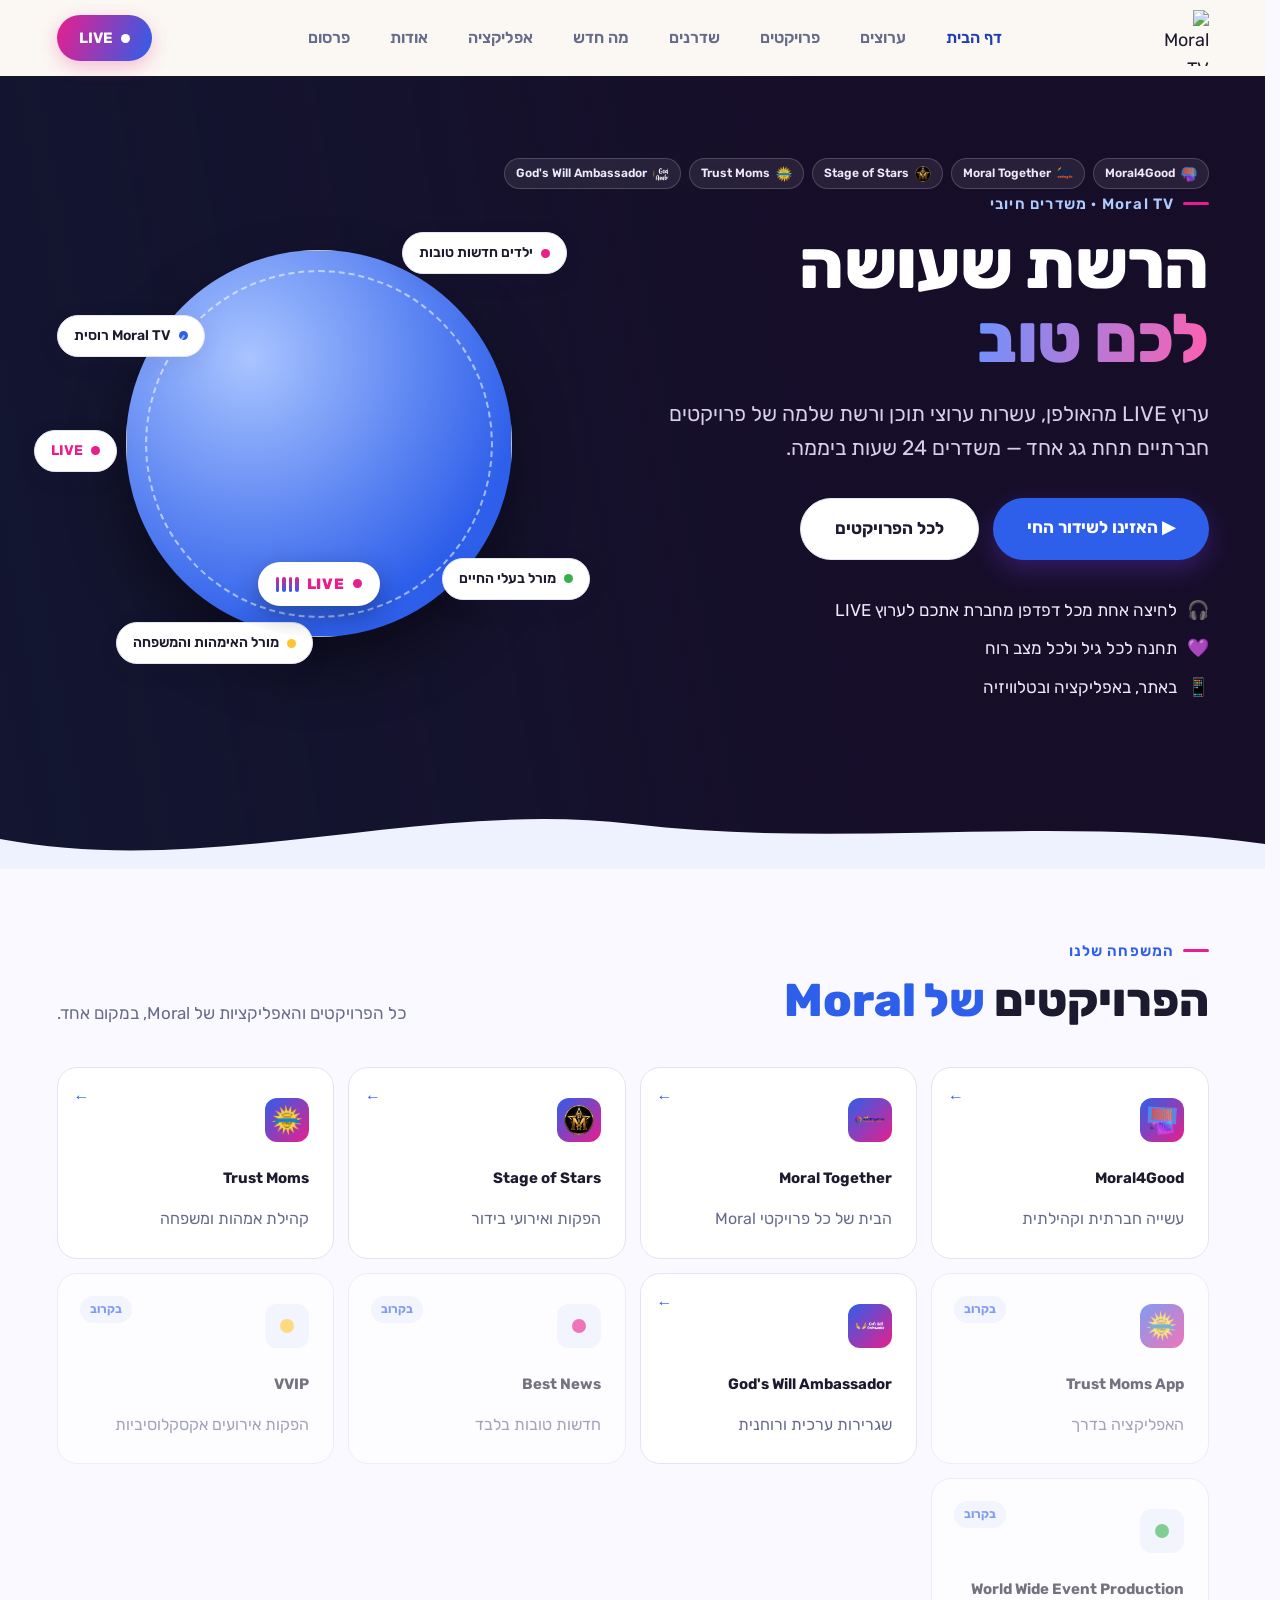
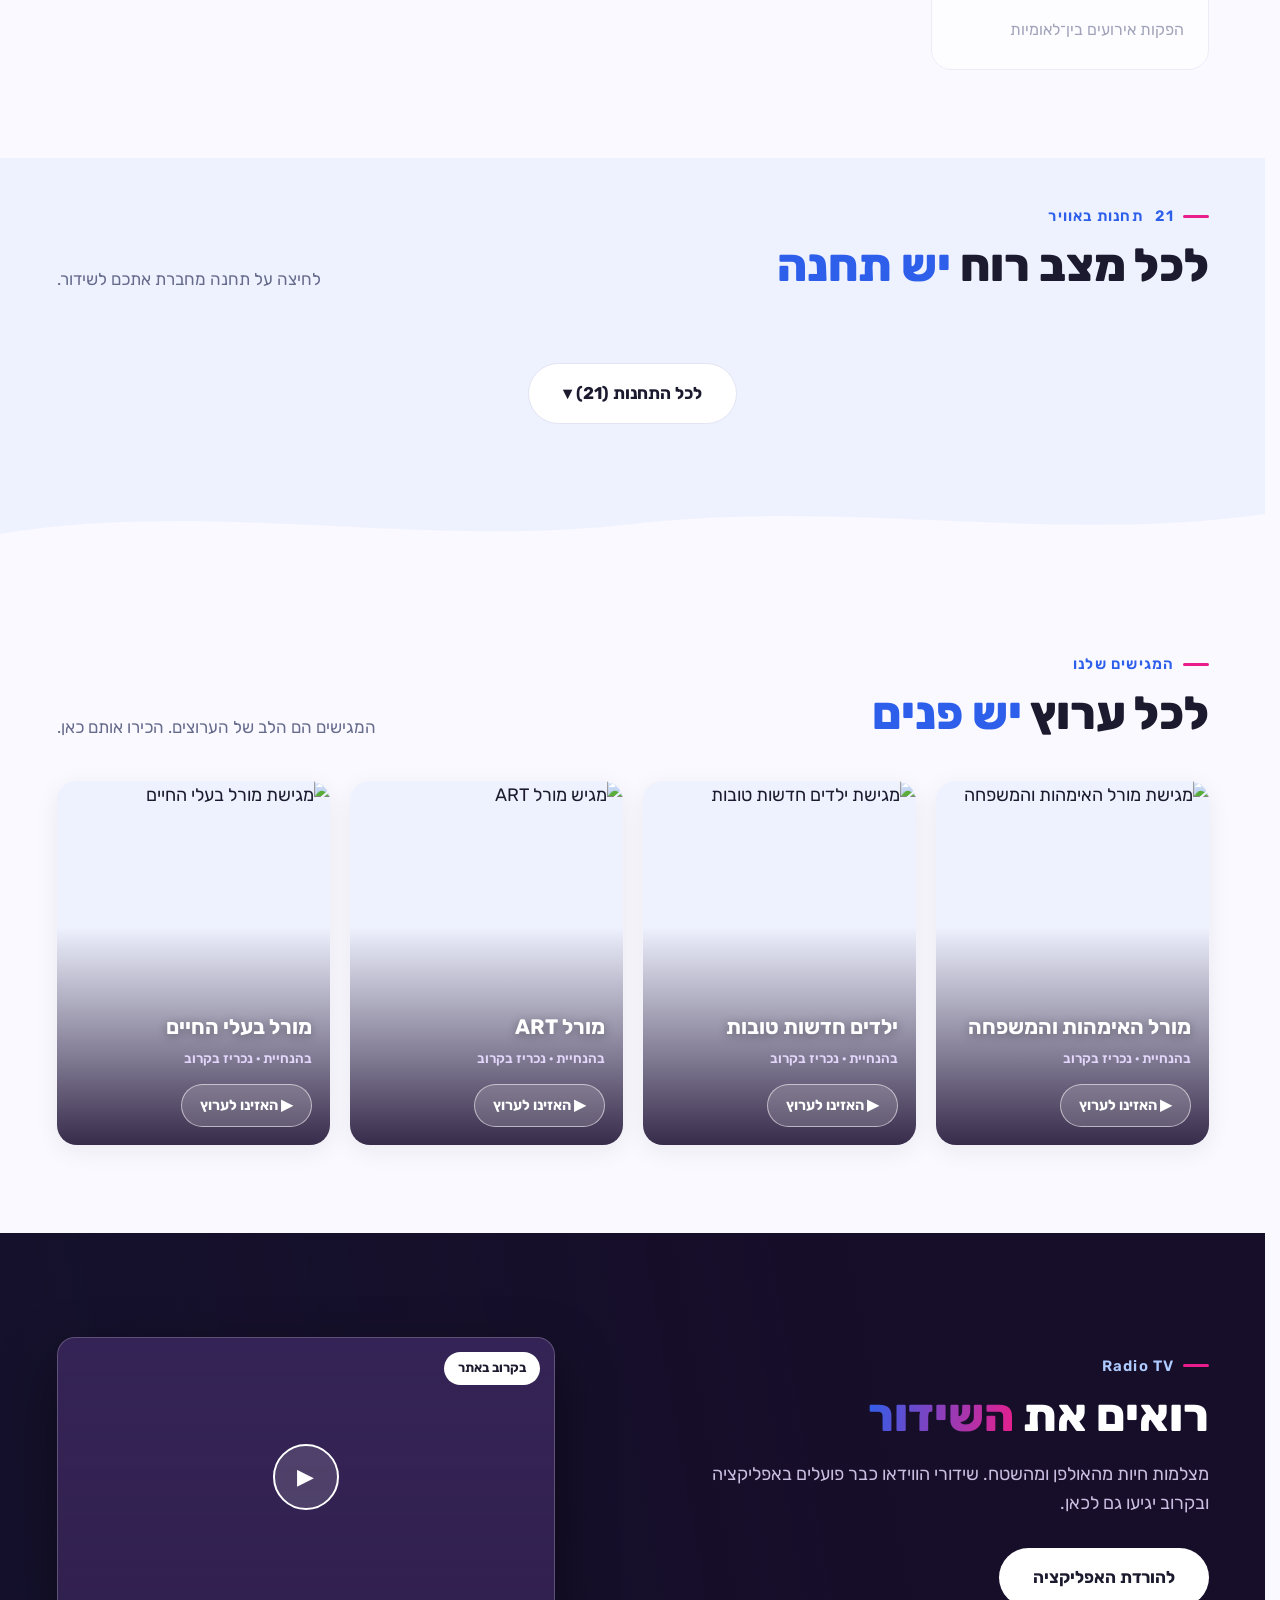
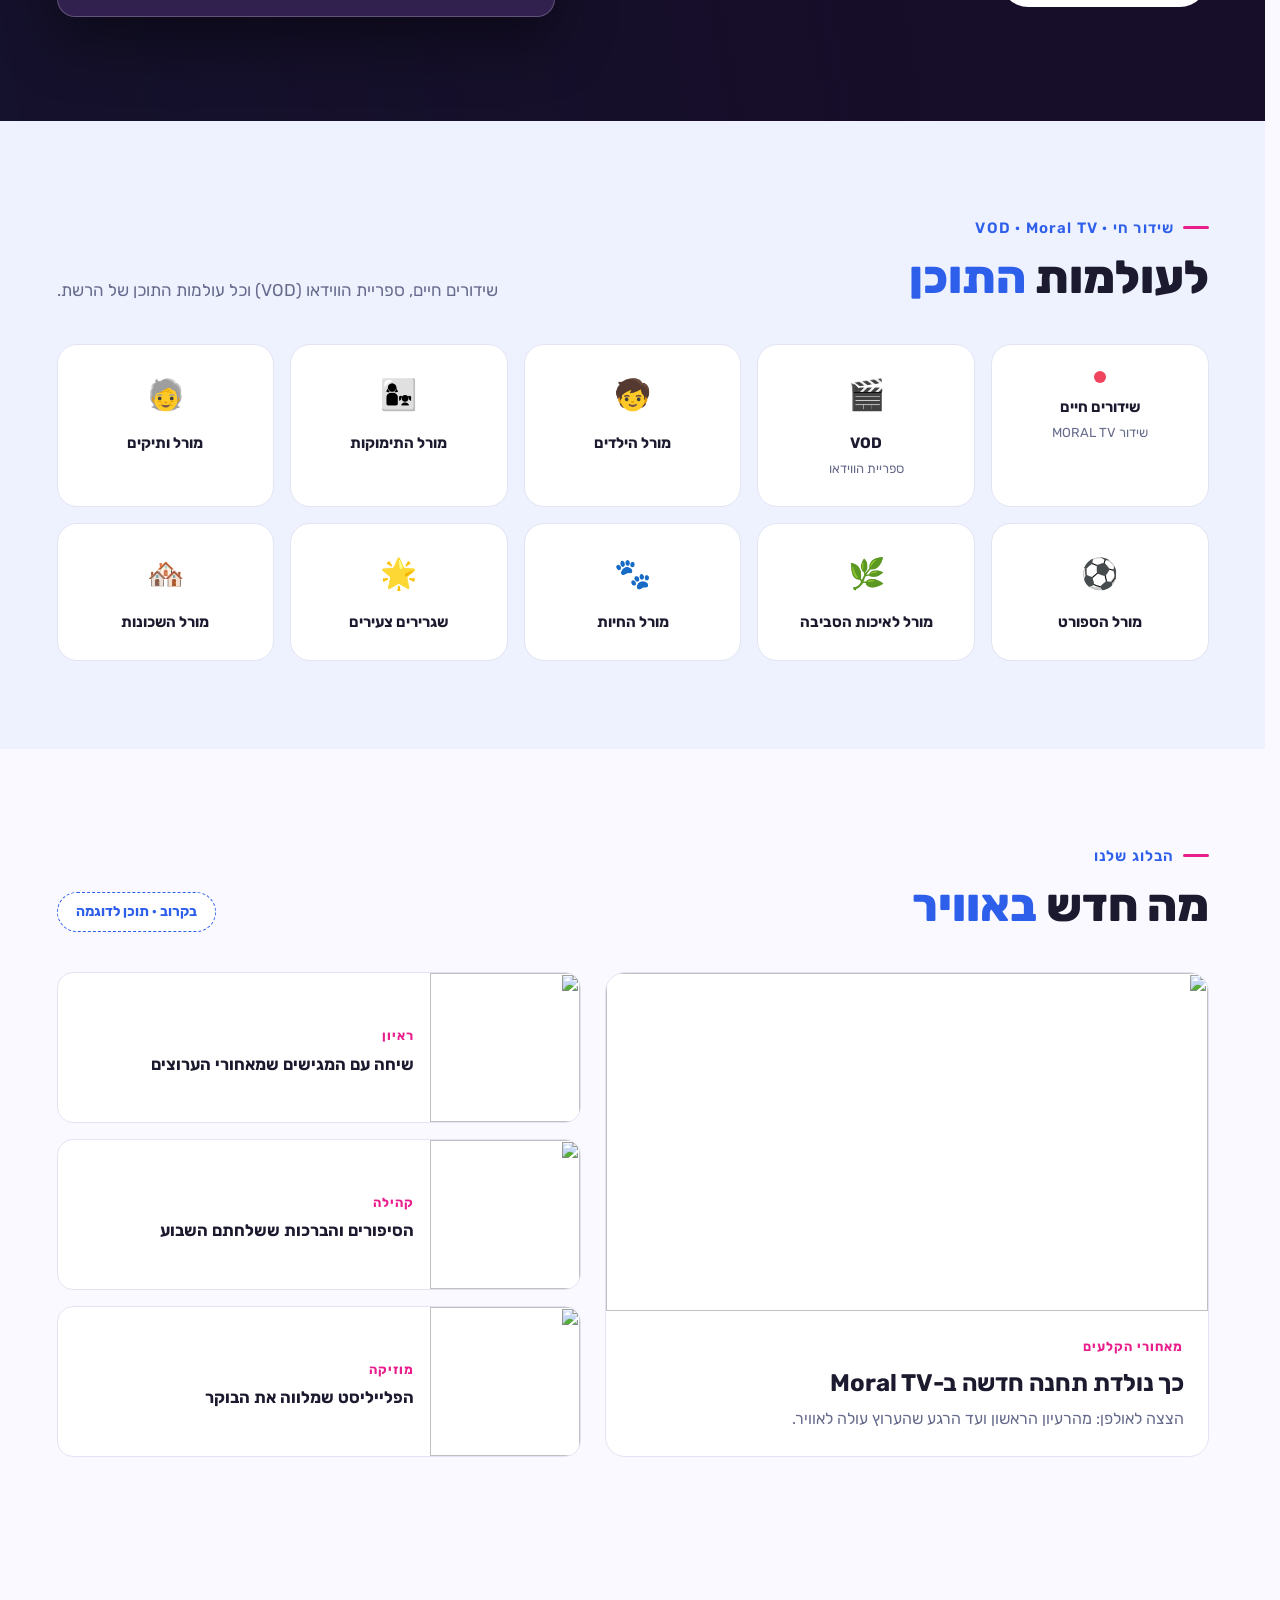
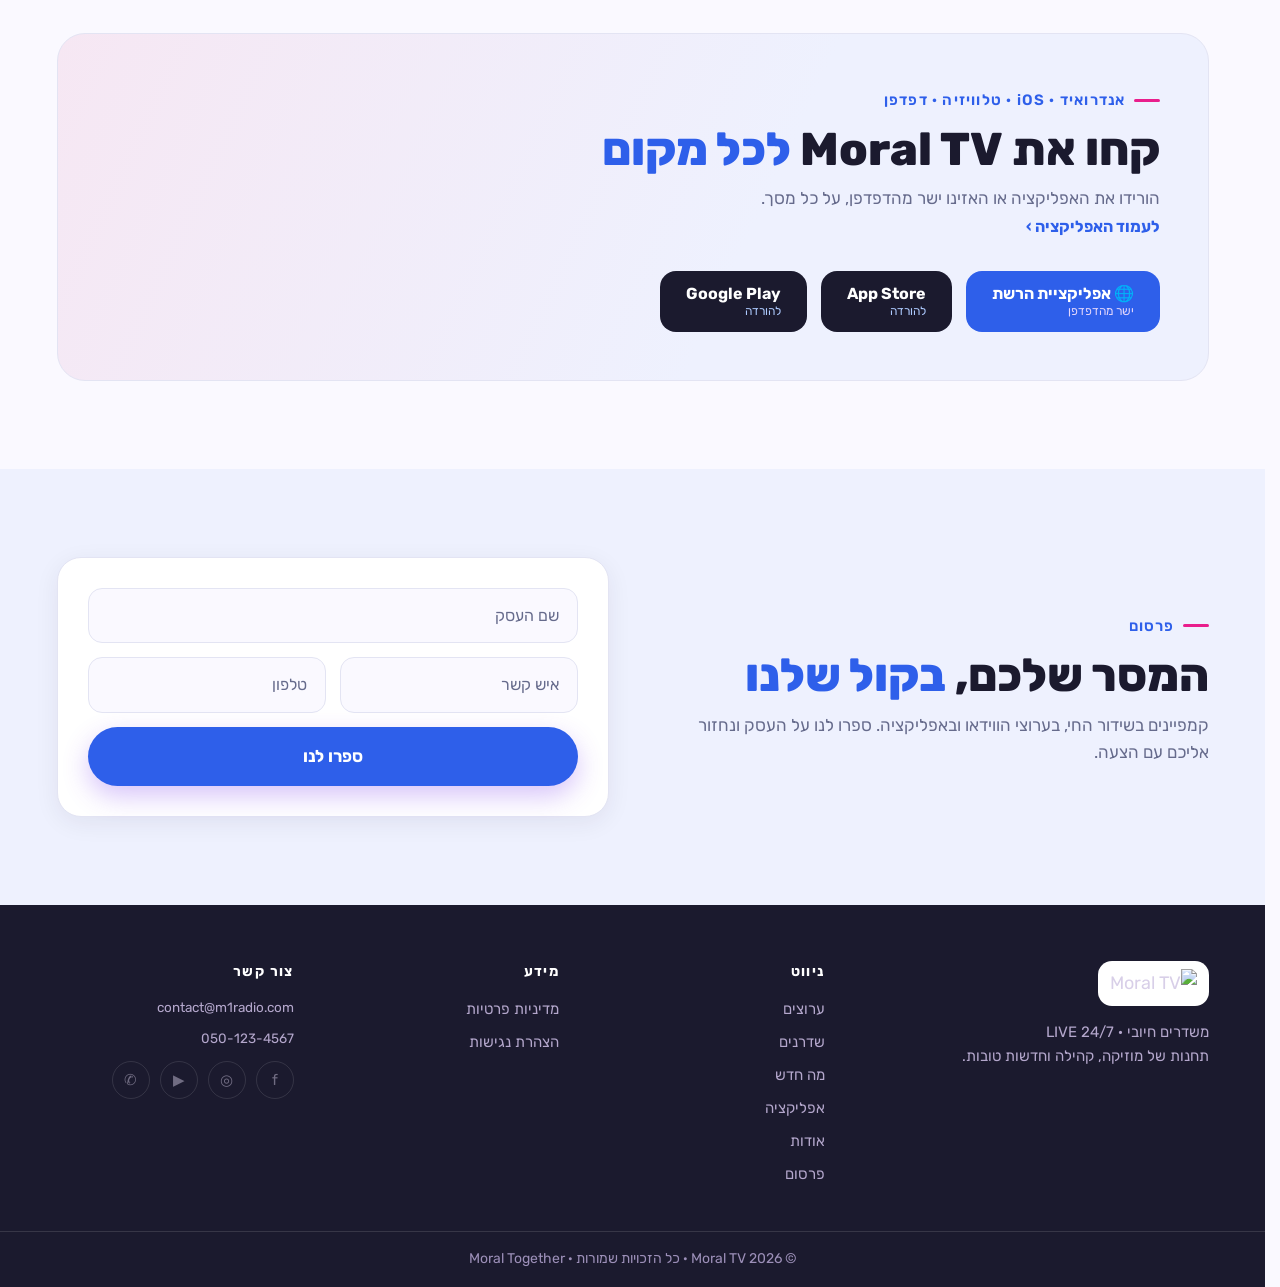
==== commit a9774f81: "design: align 'coming soon' project card logo boxes with the real-project cards for consistent grid " ====
--- a/index.html
+++ b/index.html
@@ -159,19 +159,19 @@
           <span class="pc-arrow">←</span>
         </a>
         <div class="pcard is-soon" aria-disabled="true">
-          <span class="pc-dot d-pink" aria-hidden="true"></span>
+          <span class="pc-logo pc-logo--placeholder"><span class="pc-dot d-pink" aria-hidden="true"></span></span>
           <h3>Best News</h3>
           <p>חדשות טובות בלבד</p>
           <span class="pc-badge">בקרוב</span>
         </div>
         <div class="pcard is-soon" aria-disabled="true">
-          <span class="pc-dot d-sun" aria-hidden="true"></span>
+          <span class="pc-logo pc-logo--placeholder"><span class="pc-dot d-sun" aria-hidden="true"></span></span>
           <h3>VVIP</h3>
           <p>הפקות אירועים אקסקלוסיביות</p>
           <span class="pc-badge">בקרוב</span>
         </div>
         <div class="pcard is-soon" aria-disabled="true">
-          <span class="pc-dot d-sky" aria-hidden="true"></span>
+          <span class="pc-logo pc-logo--placeholder"><span class="pc-dot d-sky" aria-hidden="true"></span></span>
           <h3>World Wide Event Production</h3>
           <p>הפקות אירועים בין־לאומיות</p>
           <span class="pc-badge">בקרוב</span>
--- a/styles.css
+++ b/styles.css
@@ -116,6 +116,8 @@
 }
 .pc-logo img { width: 100%; height: 100%; object-fit: contain; padding: 7px; }
 .pc-logo.pc-logo--cover img { object-fit: cover; padding: 0; }
+.pc-logo.pc-logo--placeholder { background: var(--lilac); }
+.pc-logo.pc-logo--placeholder .pc-dot { width: 14px; height: 14px; }
 .pc-badge {
   position: absolute; top: 22px; left: 22px;
   background: var(--lilac); color: var(--purple); font-size: 12px; font-weight: 700;
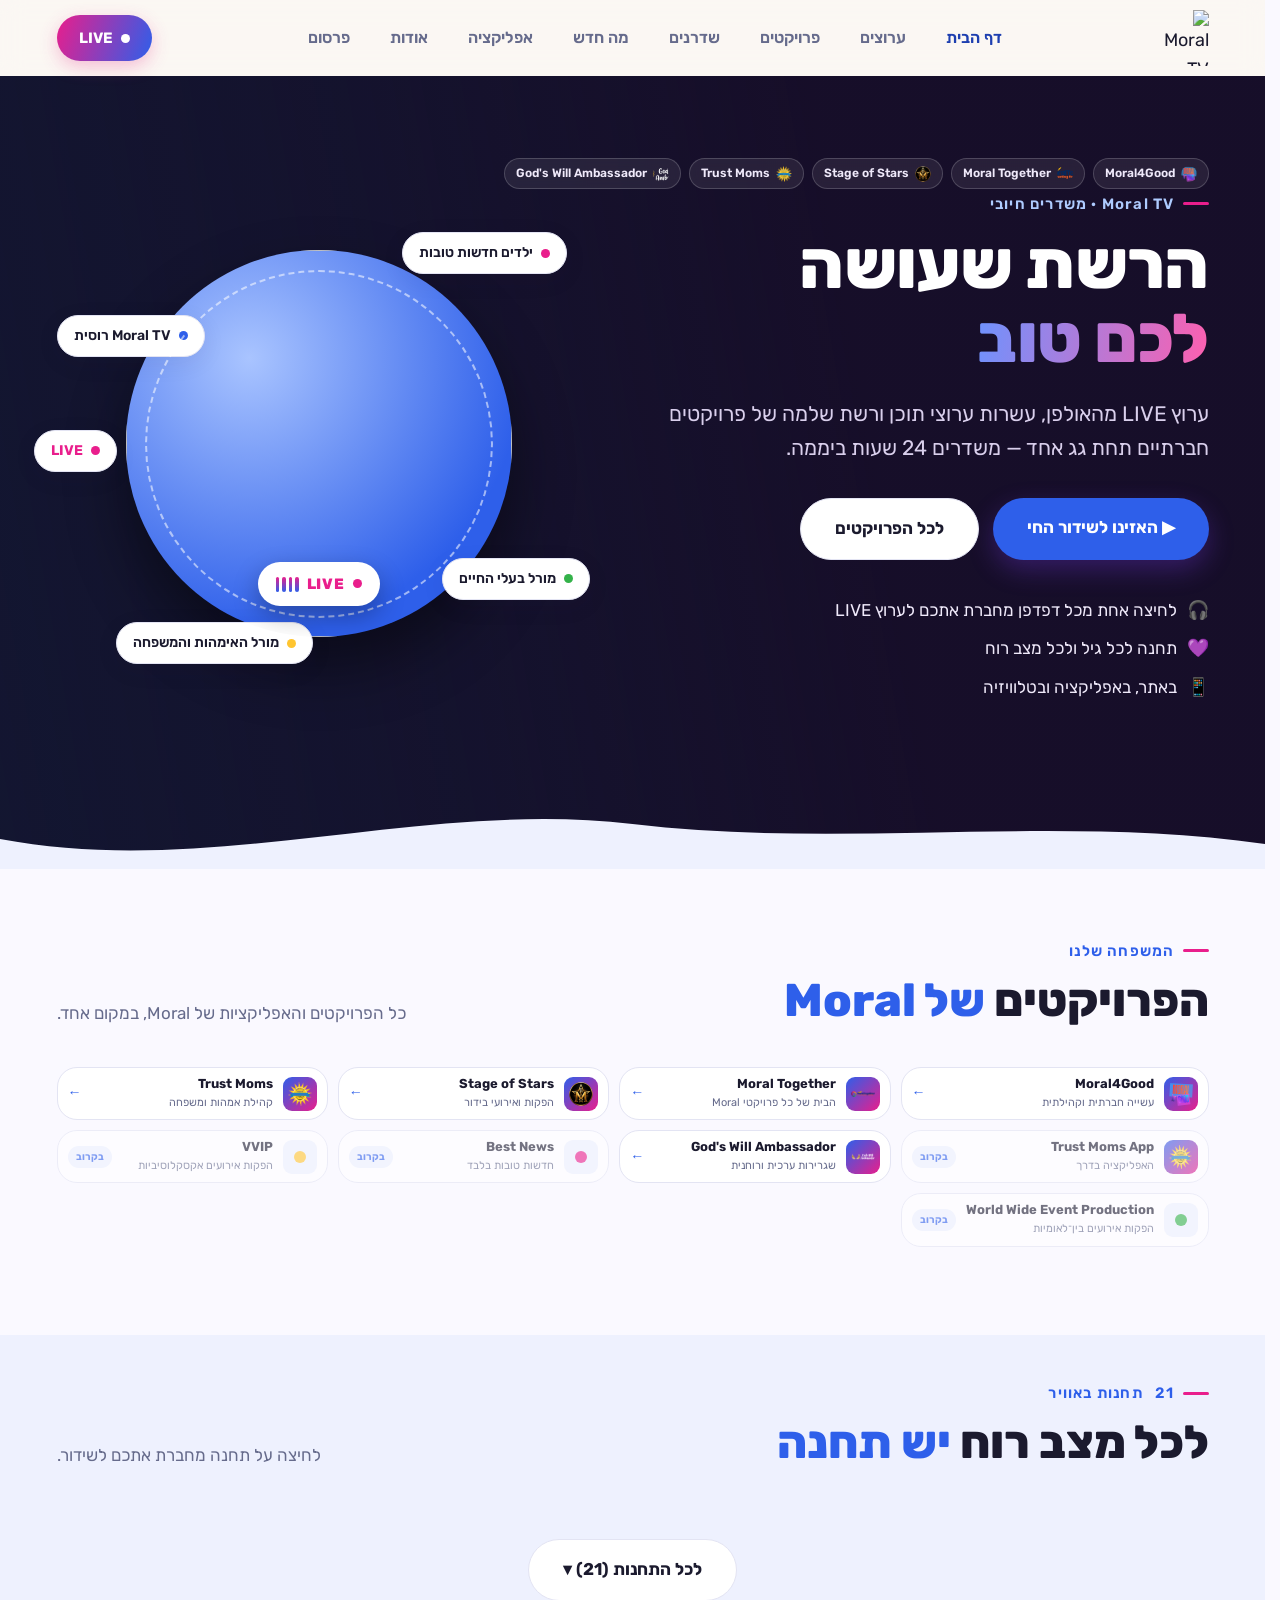
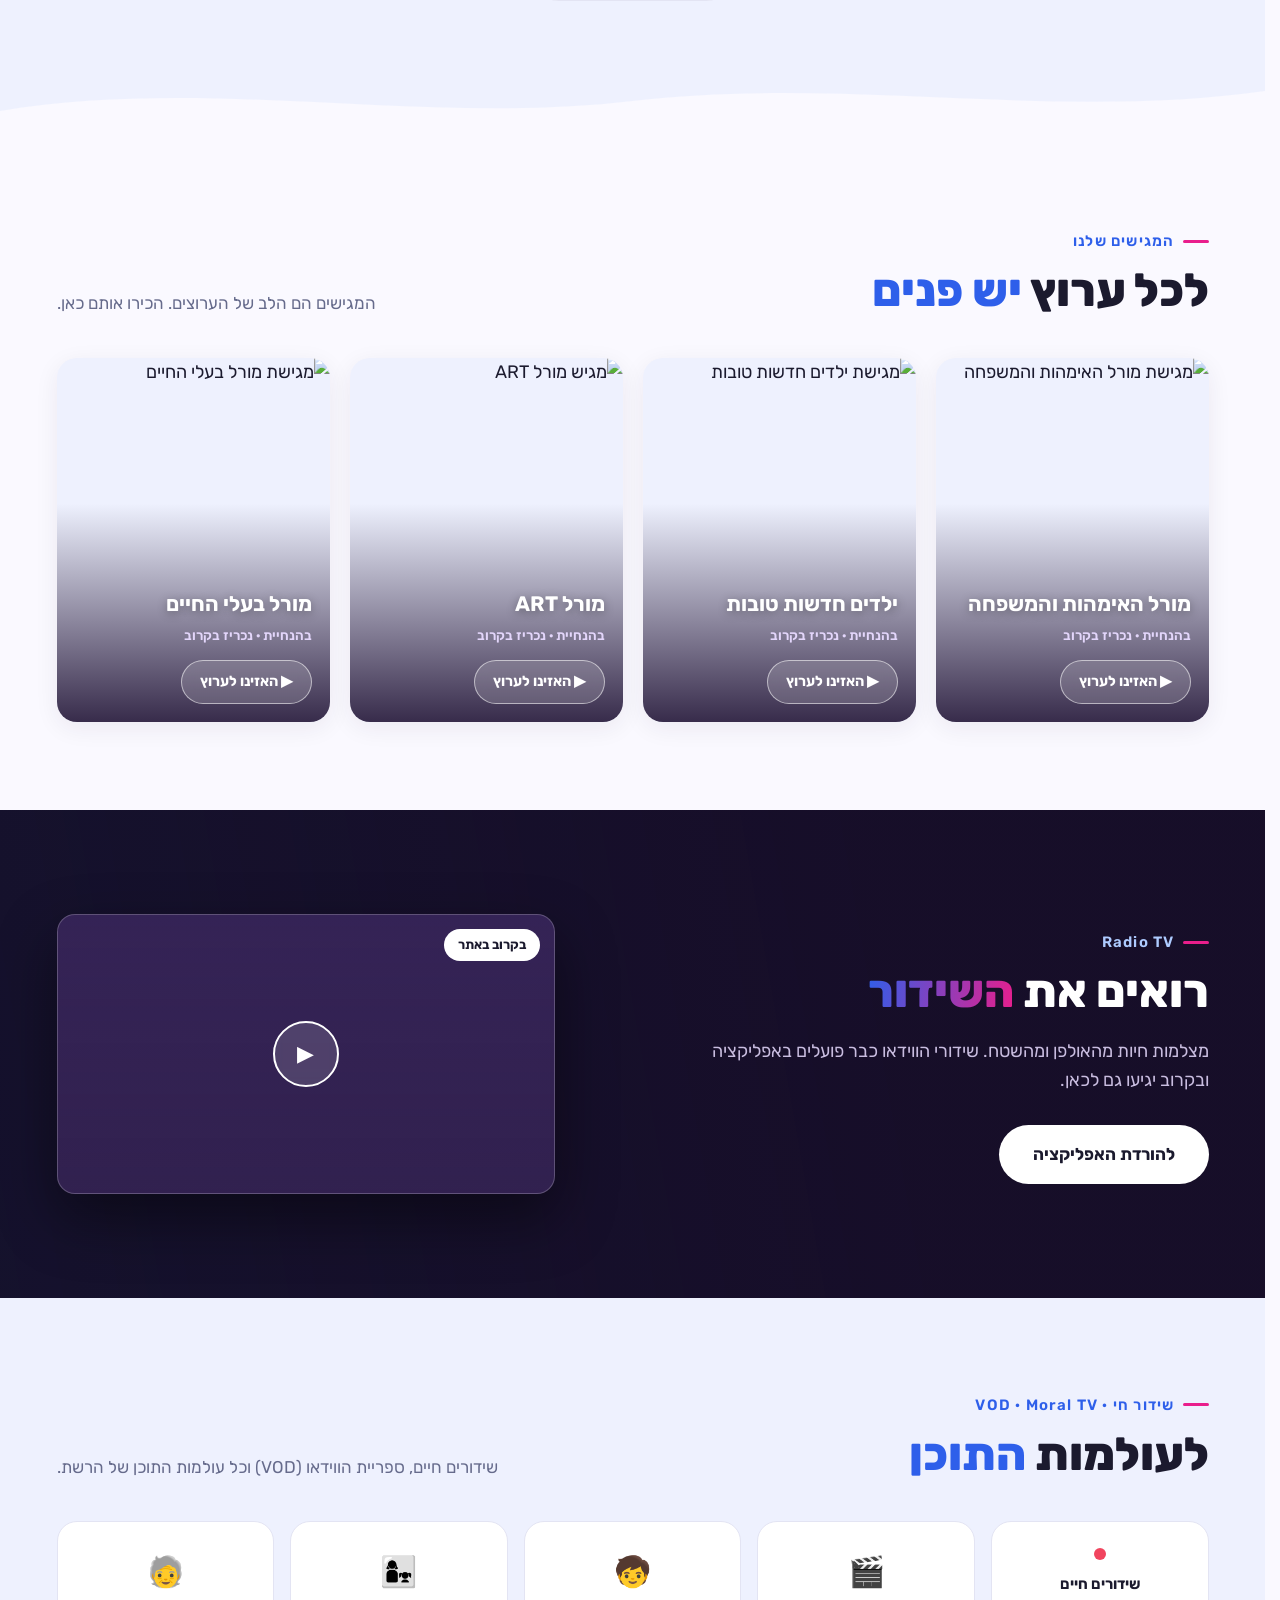
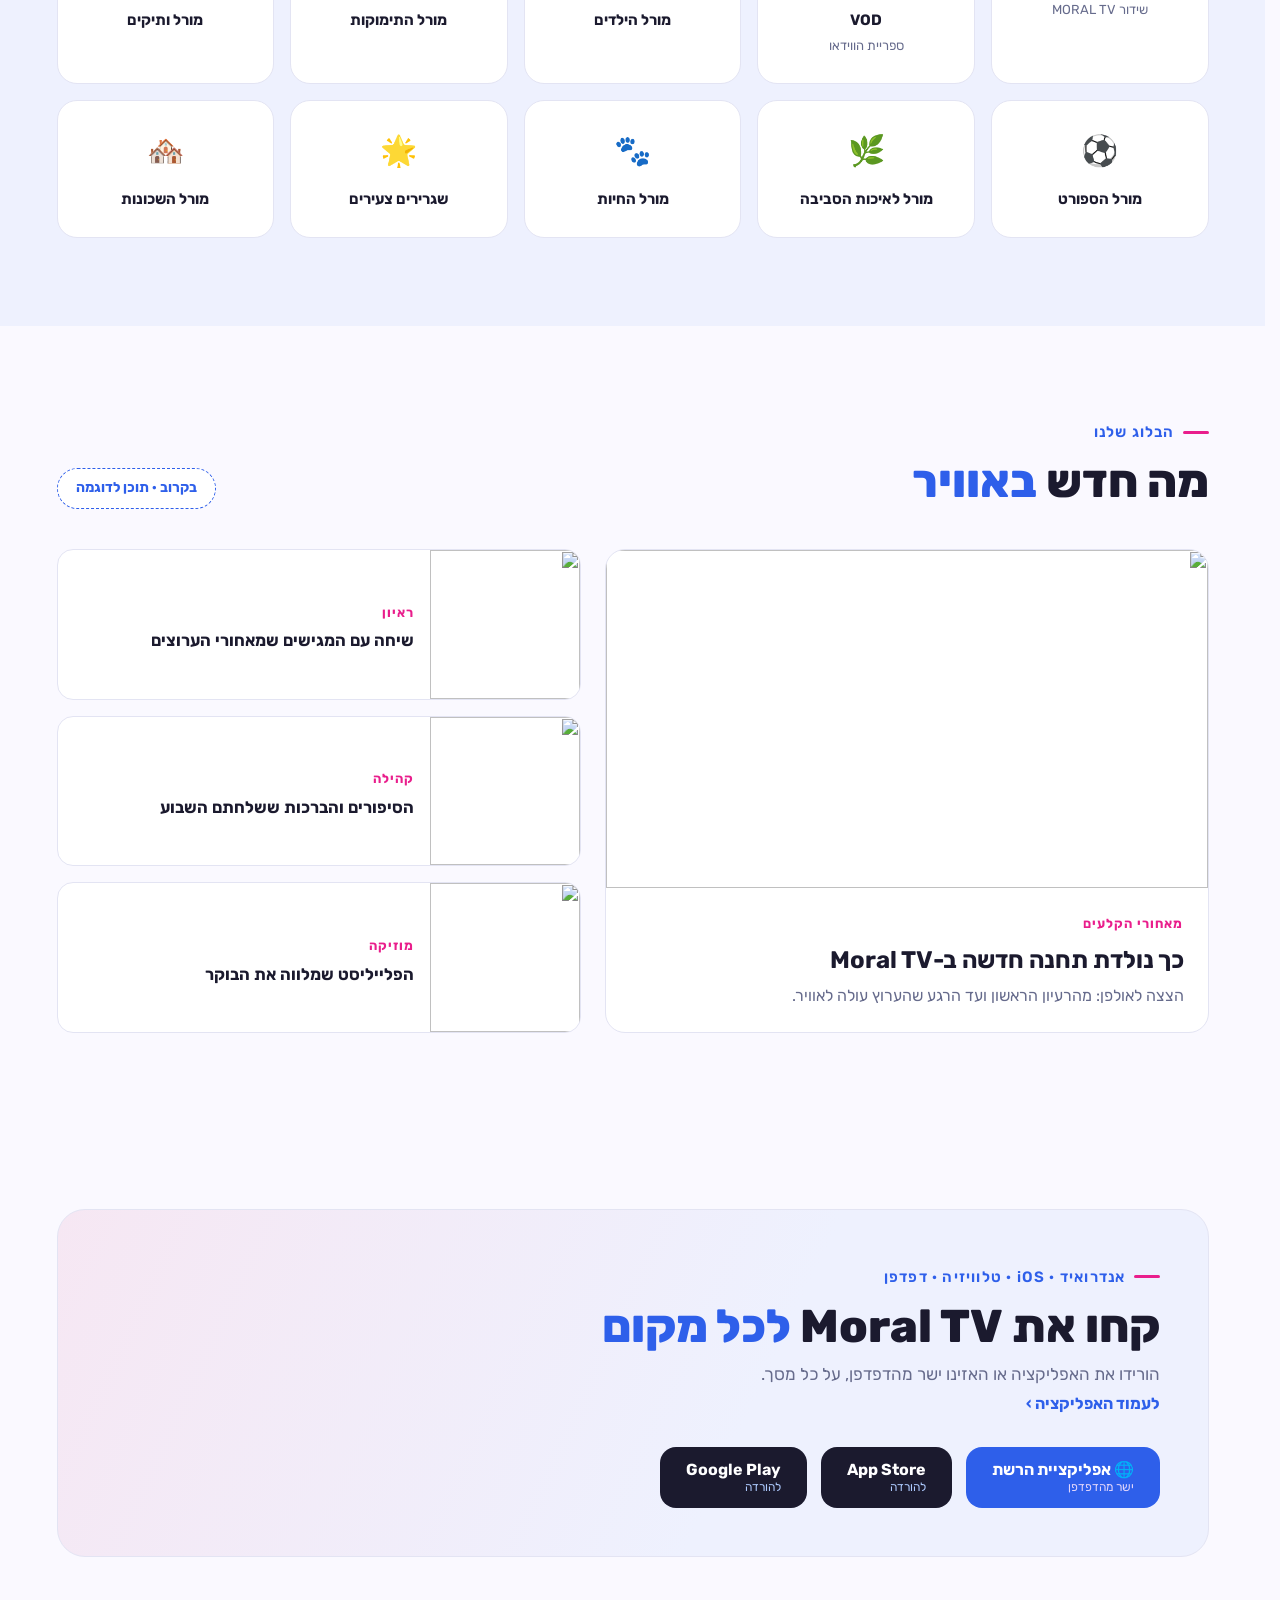
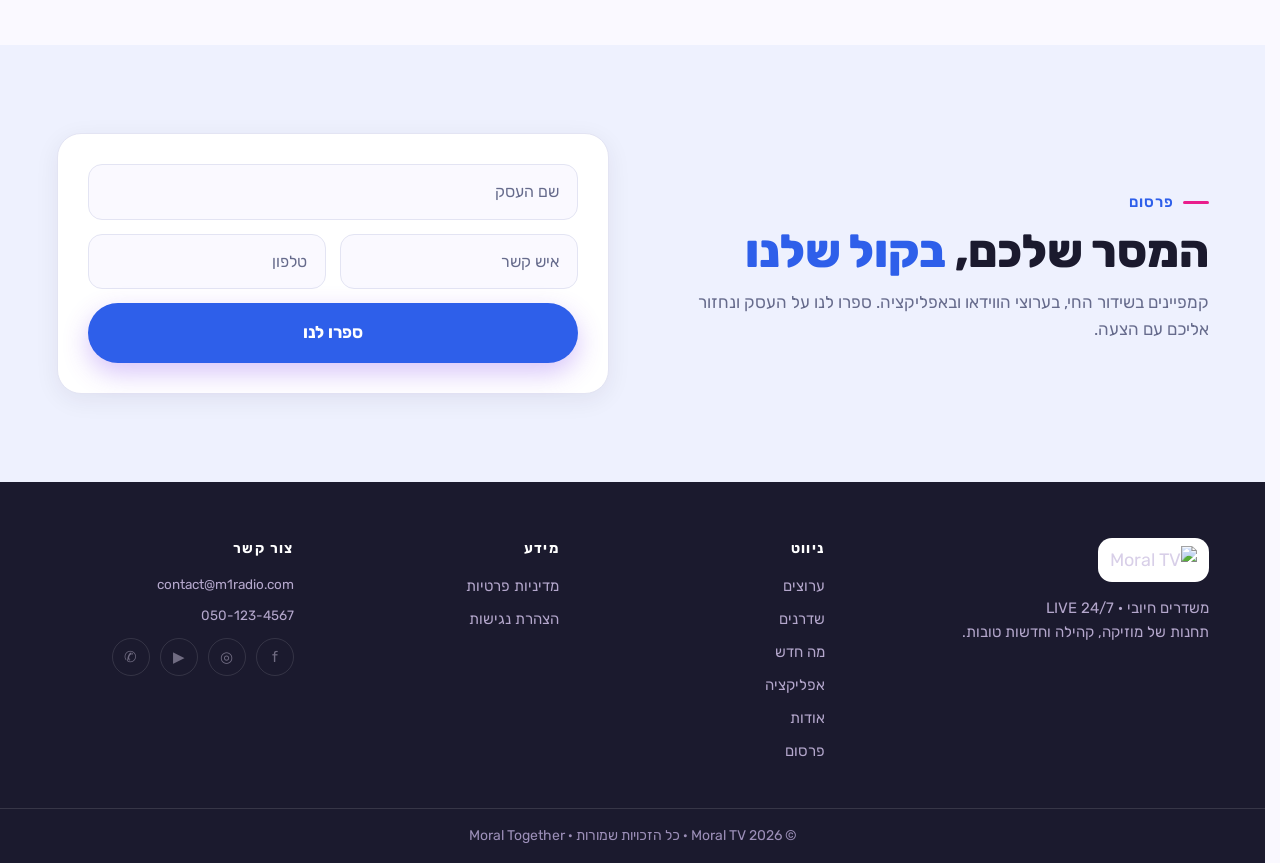
==== commit 0fd71a3a: "design: shrink project buttons into compact rows with side-positioned logo; rename class to proj-btn" ====
--- a/index.html
+++ b/index.html
@@ -122,58 +122,49 @@
         <p class="sec-note">כל הפרויקטים והאפליקציות של Moral, במקום אחד.</p>
       </div>
       <div class="projects-grid">
-        <a class="pcard" href="https://moralforgood.com" target="_blank" rel="noopener">
+        <a class="proj-btn" href="https://moralforgood.com" target="_blank" rel="noopener">
           <span class="pc-logo"><img src="assets/projects/moral4good.png" alt="Moral4Good" loading="lazy"></span>
-          <h3>Moral4Good</h3>
-          <p>עשייה חברתית וקהילתית</p>
+          <span class="pc-text"><h3>Moral4Good</h3><p>עשייה חברתית וקהילתית</p></span>
           <span class="pc-arrow">←</span>
         </a>
-        <a class="pcard" href="https://moraltogether.com" target="_blank" rel="noopener">
+        <a class="proj-btn" href="https://moraltogether.com" target="_blank" rel="noopener">
           <span class="pc-logo"><img src="assets/projects/moraltogether-white.png" alt="Moral Together" loading="lazy"></span>
-          <h3>Moral Together</h3>
-          <p>הבית של כל פרויקטי Moral</p>
+          <span class="pc-text"><h3>Moral Together</h3><p>הבית של כל פרויקטי Moral</p></span>
           <span class="pc-arrow">←</span>
         </a>
-        <a class="pcard" href="http://stage-stars.org/" target="_blank" rel="noopener">
+        <a class="proj-btn" href="http://stage-stars.org/" target="_blank" rel="noopener">
           <span class="pc-logo"><img src="assets/projects/stagestars.png" alt="Stage of Stars" loading="lazy"></span>
-          <h3>Stage of Stars</h3>
-          <p>הפקות ואירועי בידור</p>
+          <span class="pc-text"><h3>Stage of Stars</h3><p>הפקות ואירועי בידור</p></span>
           <span class="pc-arrow">←</span>
         </a>
-        <a class="pcard" href="http://trustmom.moraltogether.com/" target="_blank" rel="noopener">
+        <a class="proj-btn" href="http://trustmom.moraltogether.com/" target="_blank" rel="noopener">
           <span class="pc-logo"><img src="assets/projects/trustmom.png" alt="Trust Moms" loading="lazy"></span>
-          <h3>Trust Moms</h3>
-          <p>קהילת אמהות ומשפחה</p>
+          <span class="pc-text"><h3>Trust Moms</h3><p>קהילת אמהות ומשפחה</p></span>
           <span class="pc-arrow">←</span>
         </a>
-        <div class="pcard is-soon" aria-disabled="true">
+        <div class="proj-btn is-soon" aria-disabled="true">
           <span class="pc-logo"><img src="assets/projects/trustmom.png" alt="" loading="lazy"></span>
-          <h3>Trust Moms App</h3>
-          <p>האפליקציה בדרך</p>
+          <span class="pc-text"><h3>Trust Moms App</h3><p>האפליקציה בדרך</p></span>
           <span class="pc-badge">בקרוב</span>
         </div>
-        <a class="pcard" href="https://godswillambassador.com" target="_blank" rel="noopener">
+        <a class="proj-btn" href="https://godswillambassador.com" target="_blank" rel="noopener">
           <span class="pc-logo"><img src="assets/projects/godswill.png" alt="God's Will Ambassador" loading="lazy"></span>
-          <h3>God's Will Ambassador</h3>
-          <p>שגרירות ערכית ורוחנית</p>
+          <span class="pc-text"><h3>God's Will Ambassador</h3><p>שגרירות ערכית ורוחנית</p></span>
           <span class="pc-arrow">←</span>
         </a>
-        <div class="pcard is-soon" aria-disabled="true">
+        <div class="proj-btn is-soon" aria-disabled="true">
           <span class="pc-logo pc-logo--placeholder"><span class="pc-dot d-pink" aria-hidden="true"></span></span>
-          <h3>Best News</h3>
-          <p>חדשות טובות בלבד</p>
+          <span class="pc-text"><h3>Best News</h3><p>חדשות טובות בלבד</p></span>
           <span class="pc-badge">בקרוב</span>
         </div>
-        <div class="pcard is-soon" aria-disabled="true">
+        <div class="proj-btn is-soon" aria-disabled="true">
           <span class="pc-logo pc-logo--placeholder"><span class="pc-dot d-sun" aria-hidden="true"></span></span>
-          <h3>VVIP</h3>
-          <p>הפקות אירועים אקסקלוסיביות</p>
+          <span class="pc-text"><h3>VVIP</h3><p>הפקות אירועים אקסקלוסיביות</p></span>
           <span class="pc-badge">בקרוב</span>
         </div>
-        <div class="pcard is-soon" aria-disabled="true">
+        <div class="proj-btn is-soon" aria-disabled="true">
           <span class="pc-logo pc-logo--placeholder"><span class="pc-dot d-sky" aria-hidden="true"></span></span>
-          <h3>World Wide Event Production</h3>
-          <p>הפקות אירועים בין־לאומיות</p>
+          <span class="pc-text"><h3>World Wide Event Production</h3><p>הפקות אירועים בין־לאומיות</p></span>
           <span class="pc-badge">בקרוב</span>
         </div>
       </div>
--- a/styles.css
+++ b/styles.css
@@ -92,36 +92,36 @@
    PROJECTS — קישורים לפרויקטי המשפחה
    ========================================================================== */
 .projects-grid {
-  display: grid; grid-template-columns: repeat(4, 1fr); gap: 14px;
+  display: grid; grid-template-columns: repeat(4, 1fr); gap: 10px;
 }
 @media (max-width: 900px) { .projects-grid { grid-template-columns: repeat(2, 1fr); } }
-.pcard {
-  position: relative; display: block;
+.proj-btn {
+  position: relative; display: flex; align-items: center; gap: 10px;
   background: var(--white); border: 1.5px solid var(--line); border-radius: var(--radius);
-  padding: 16px 16px; transition: .2s;
-}
-.pcard:hover { transform: translateY(-4px); border-color: var(--purple); box-shadow: var(--shadow-lift); }
-.pcard h3 { margin-top: 10px; font-size: 15px; }
-.pcard p { margin-top: 4px; color: var(--muted); font-size: 13px; }
+  padding: 8px 10px; transition: .2s;
+}
+.proj-btn:hover { transform: translateY(-3px); border-color: var(--purple); box-shadow: var(--shadow-lift); }
+.pc-text { min-width: 0; flex: 1; }
+.proj-btn h3 { font-size: 13px; line-height: 1.2; white-space: nowrap; overflow: hidden; text-overflow: ellipsis; }
+.proj-btn p { margin-top: 2px; color: var(--muted); font-size: 11px; white-space: nowrap; overflow: hidden; text-overflow: ellipsis; }
 .pc-dot { display: inline-block; width: 14px; height: 14px; border-radius: 50%; }
-.pc-arrow { position: absolute; top: 16px; left: 16px; color: var(--purple); font-size: 16px; transition: .2s; }
-.pcard:hover .pc-arrow { transform: translateX(-4px); }
-.pcard.is-soon { opacity: .6; cursor: default; }
-.pcard.is-soon:hover { transform: none; border-color: var(--line); box-shadow: none; }
+.pc-arrow { flex-shrink: 0; color: var(--purple); font-size: 14px; transition: .2s; }
+.proj-btn:hover .pc-arrow { transform: translateX(-4px); }
+.proj-btn.is-soon { opacity: .6; cursor: default; }
+.proj-btn.is-soon:hover { transform: none; border-color: var(--line); box-shadow: none; }
 .pc-logo {
-  display: flex; align-items: center; justify-content: center;
-  width: 44px; height: 44px; border-radius: 12px; overflow: hidden;
+  display: flex; align-items: center; justify-content: center; flex-shrink: 0;
+  width: 34px; height: 34px; border-radius: 9px; overflow: hidden;
   background: linear-gradient(135deg, var(--purple), var(--pink));
-  margin-bottom: 2px;
-}
-.pc-logo img { width: 100%; height: 100%; object-fit: contain; padding: 7px; }
+}
+.pc-logo img { width: 100%; height: 100%; object-fit: contain; padding: 5px; }
 .pc-logo.pc-logo--cover img { object-fit: cover; padding: 0; }
 .pc-logo.pc-logo--placeholder { background: var(--lilac); }
-.pc-logo.pc-logo--placeholder .pc-dot { width: 14px; height: 14px; }
+.pc-logo.pc-logo--placeholder .pc-dot { width: 12px; height: 12px; }
 .pc-badge {
-  position: absolute; top: 22px; left: 22px;
-  background: var(--lilac); color: var(--purple); font-size: 12px; font-weight: 700;
-  padding: 4px 10px; border-radius: 999px;
+  flex-shrink: 0;
+  background: var(--lilac); color: var(--purple); font-size: 10px; font-weight: 700;
+  padding: 3px 8px; border-radius: 999px; white-space: nowrap;
 }
 
 /* ==========================================================================
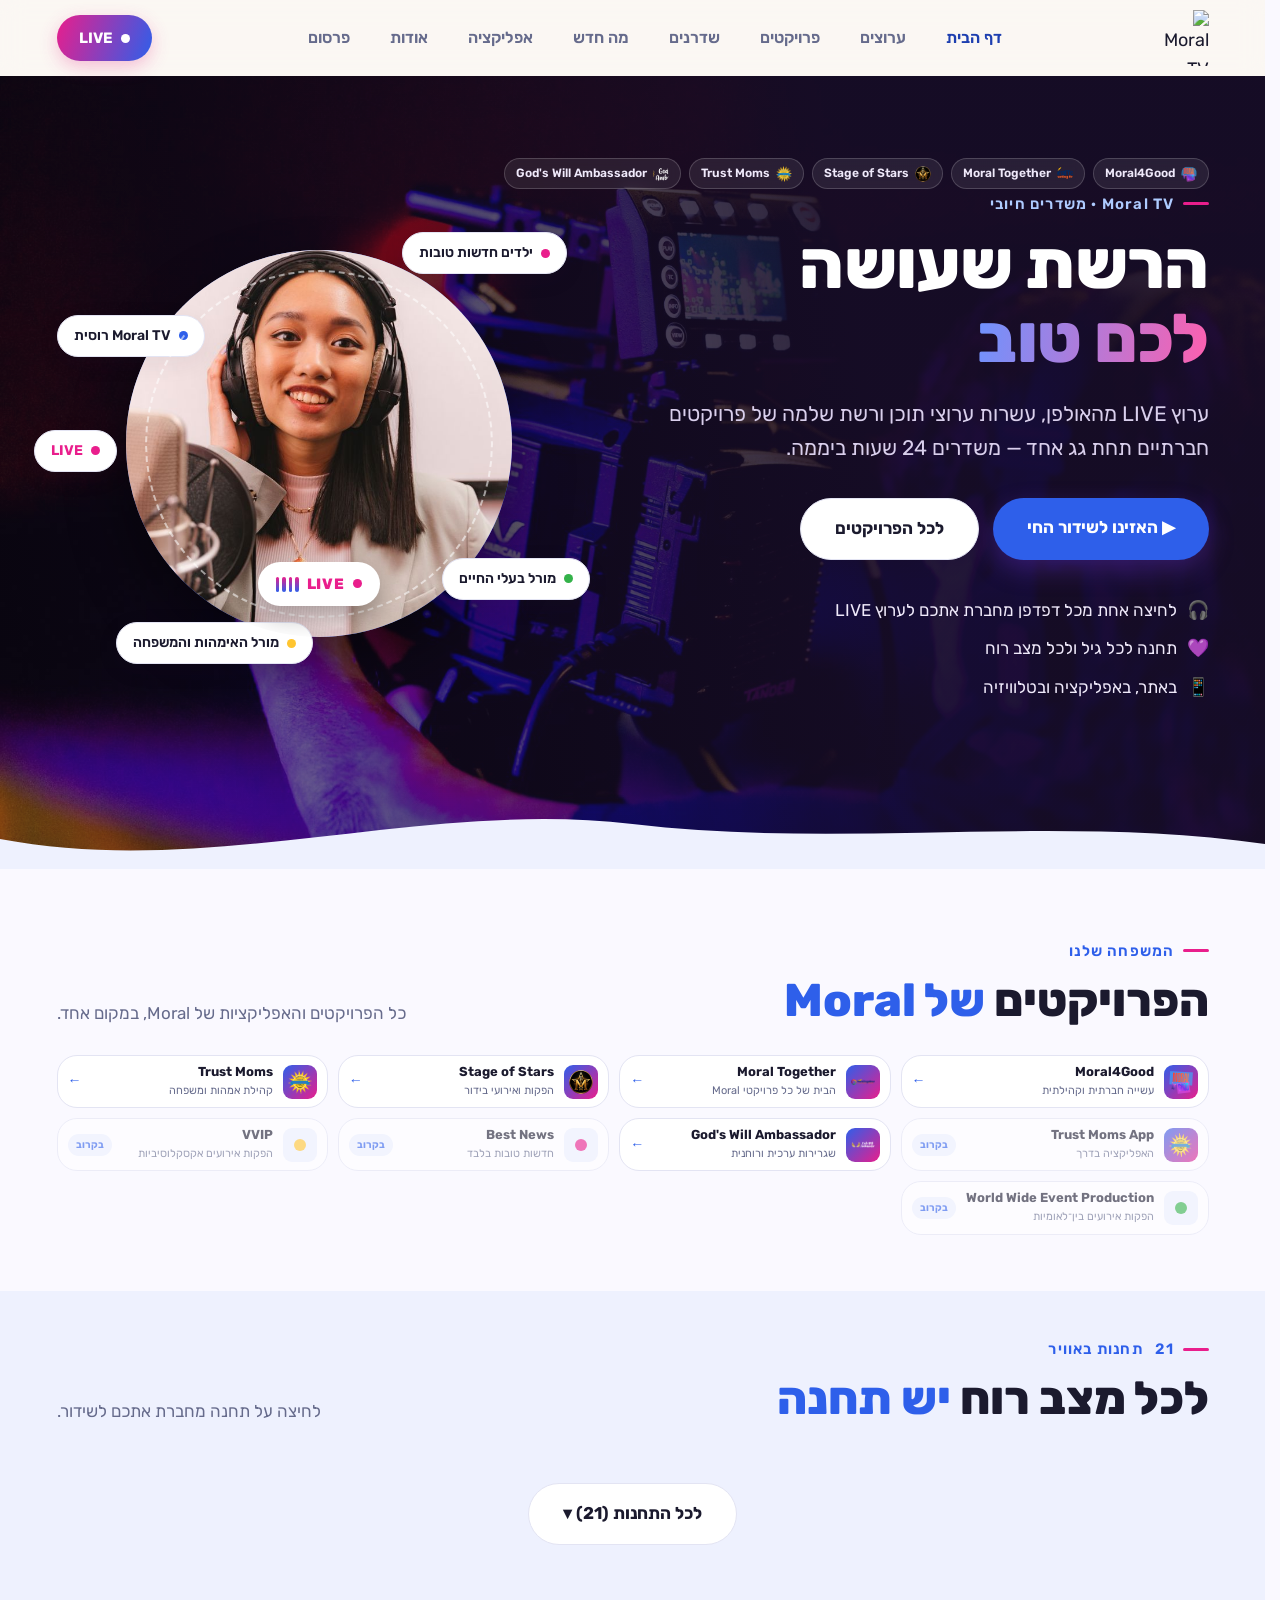
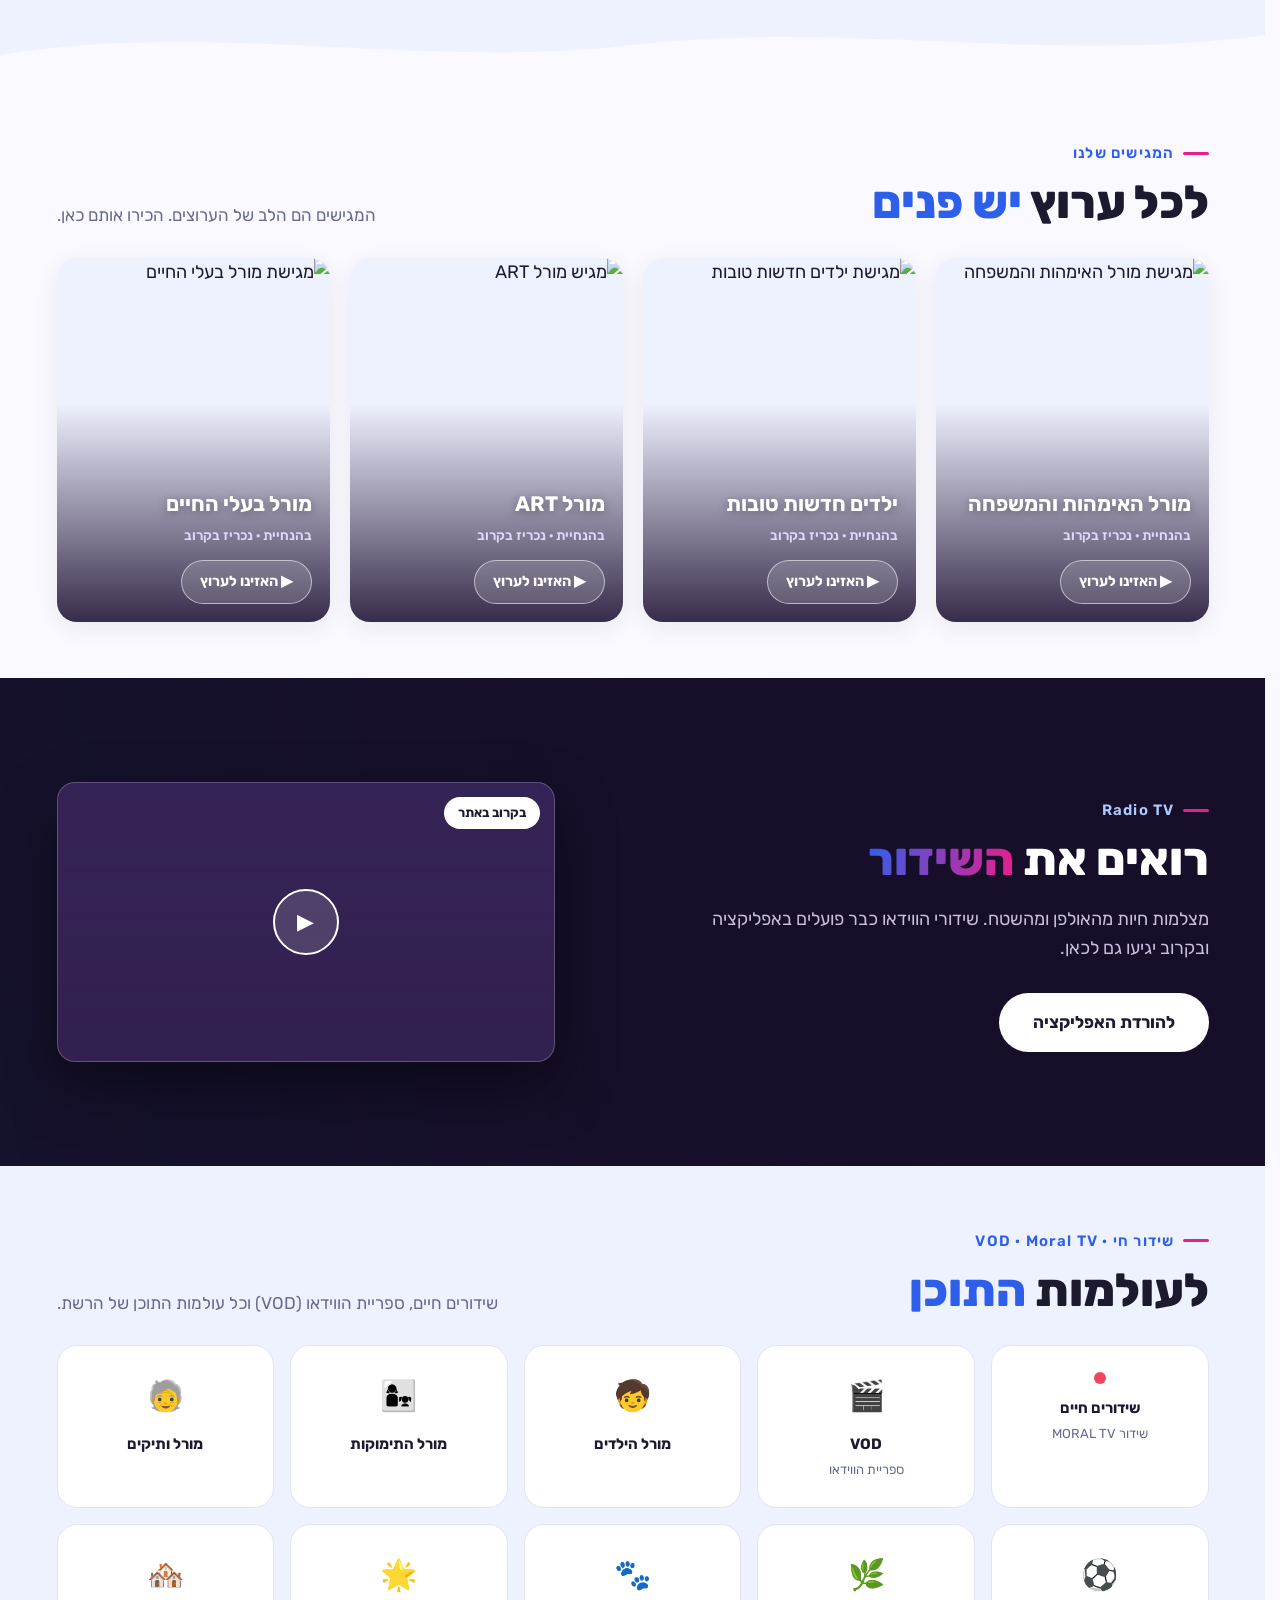
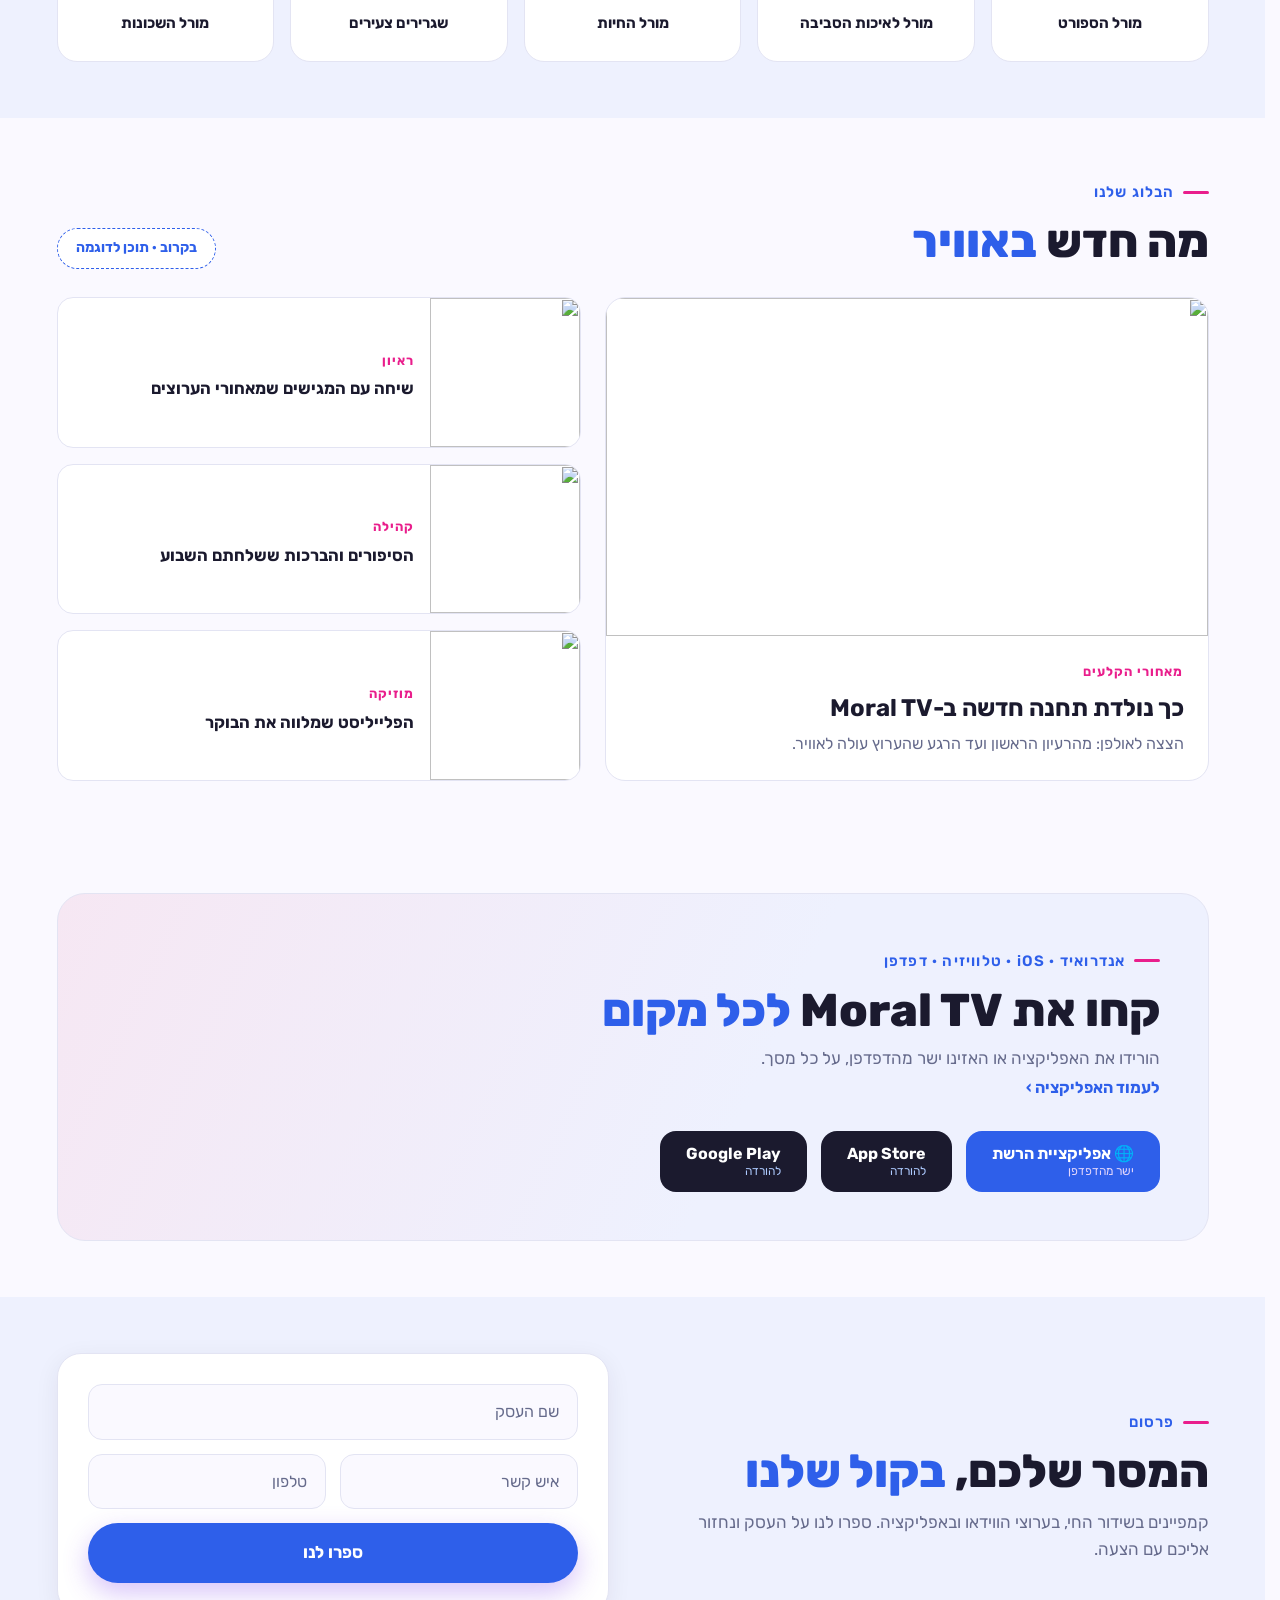
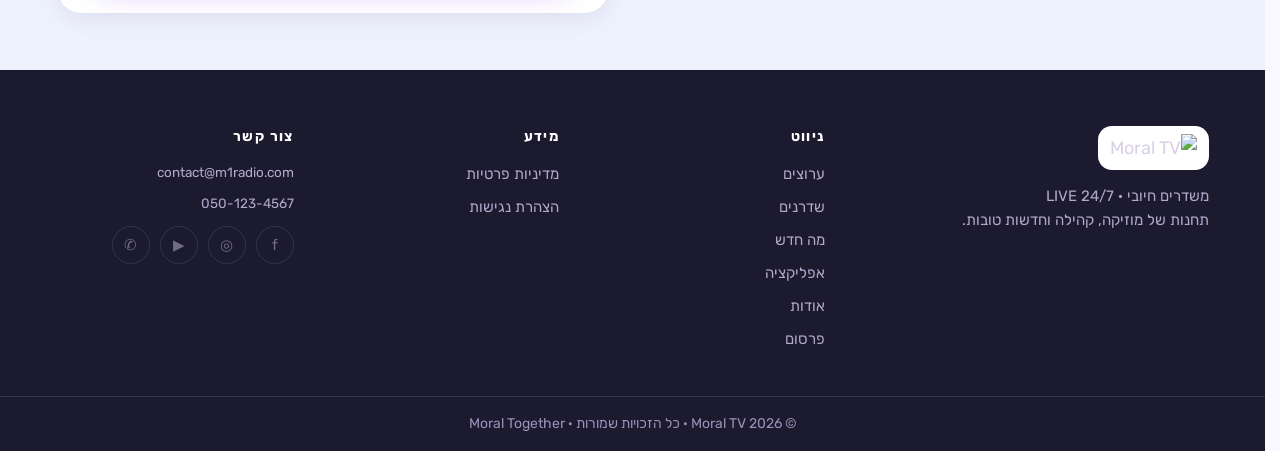
==== commit bb421f22: "design: swap main hero images to TV-station themed photos Replace the podcast-studio background and " ====
--- a/index.html
+++ b/index.html
@@ -92,7 +92,7 @@
 
       <div class="hero-stage">
         <div class="disc">
-          <img class="disc-ph" src="assets/placeholders/people/person-05-smiley-man-podcast.jpg" alt="" aria-hidden="true">
+          <img class="disc-ph" src="assets/placeholders/people/person-06-smiling-tv-host.jpg" alt="" aria-hidden="true">
           <div class="disc-ring" aria-hidden="true"></div>
           <a class="disc-live" href="stations.html#play=M1radio" aria-label="לצפייה בשידור החי של הערוץ הראשי">
             <span class="pulse"></span> LIVE
--- a/styles.css
+++ b/styles.css
@@ -44,7 +44,7 @@
 
 .wrap { max-width: var(--container); margin: 0 auto; padding: 0 24px; }
 .wrap.narrow { max-width: 760px; }
-section { padding: 88px 0; }
+section { padding: 56px 0; }
 section.tint { background: var(--lilac); }
 
 /* --- типографика --- */
@@ -67,7 +67,7 @@
 }
 .hl-accent { color: var(--purple); }
 
-.sec-head { display: flex; justify-content: space-between; align-items: flex-end; gap: 20px; margin-bottom: 40px; }
+.sec-head { display: flex; justify-content: space-between; align-items: flex-end; gap: 20px; margin-bottom: 28px; }
 .sec-head.center { justify-content: center; text-align: center; }
 .sec-head.center .eyebrow { justify-content: center; }
 .sec-note { color: var(--muted); font-size: 17px; max-width: 52ch; margin-top: 10px; }
@@ -348,7 +348,7 @@
 .hero-photo {
   background:
     linear-gradient(260deg, rgba(23, 13, 40, .93) 32%, rgba(23, 13, 40, .62) 64%, rgba(23, 13, 40, .38)),
-    url("assets/placeholders/backgrounds/bg-02-home-podcast-studio.jpg") center / cover no-repeat,
+    url("assets/placeholders/backgrounds/bg-04-tv-camera-studio.jpg") center / cover no-repeat,
     #101B36;
 }
 .hero-photo h1 { color: #fff; }
@@ -365,7 +365,7 @@
   .hero-photo {
     background:
       linear-gradient(rgba(13, 20, 40, .88), rgba(13, 20, 40, .82)),
-      url("assets/placeholders/backgrounds/bg-02-home-podcast-studio.jpg") center / cover no-repeat,
+      url("assets/placeholders/backgrounds/bg-04-tv-camera-studio.jpg") center / cover no-repeat,
       #101B36;
   }
   /* на мобильном буллеты — белые карточки, возвращаем тёмный текст */
@@ -704,7 +704,7 @@
 
 @media (max-width: 768px) {
   .stations.collapsed .station:nth-child(n+5) { display: none; }
-  section { padding: 56px 0; }
+  section { padding: 36px 0; }
   .cards.hosts { grid-template-columns: repeat(2, 1fr); gap: 12px; }
   .mag-item { grid-template-columns: 110px 1fr; gap: 12px; }
   .mag-lead h3 { font-size: 20px; }
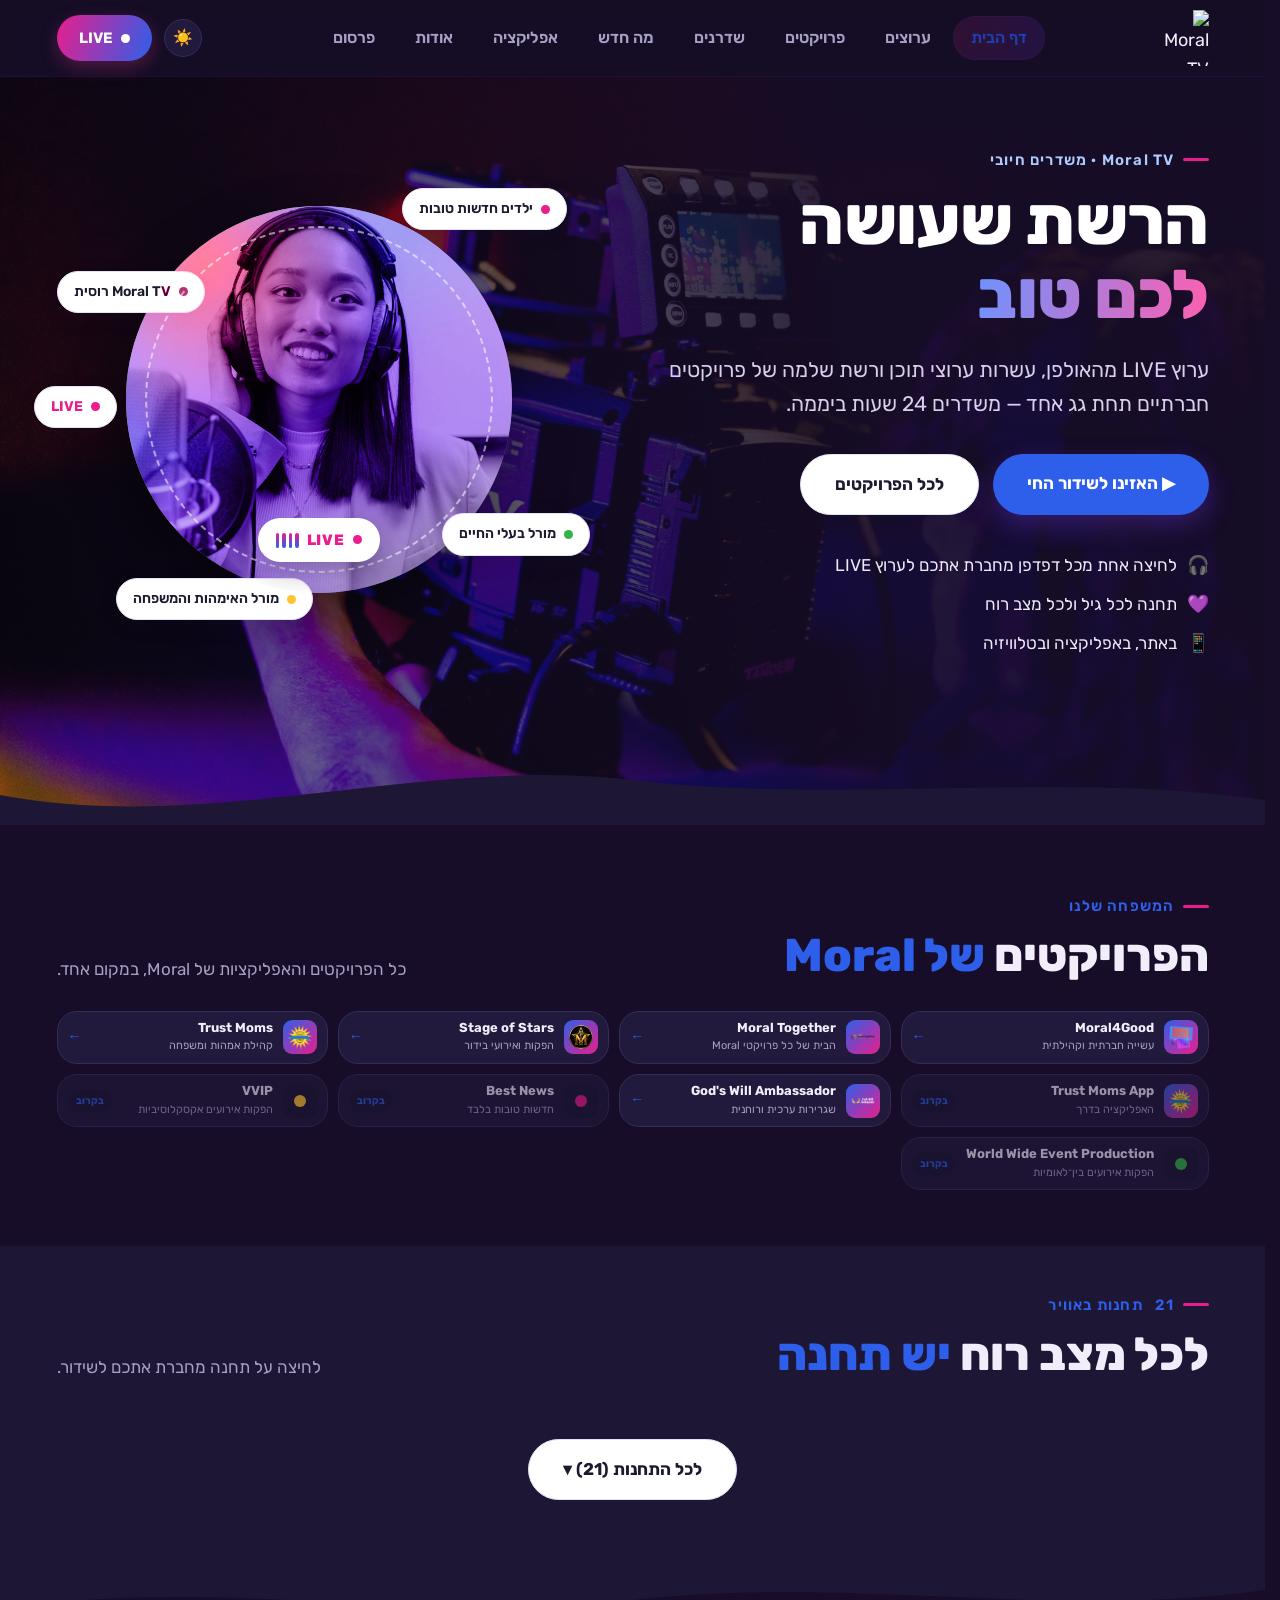
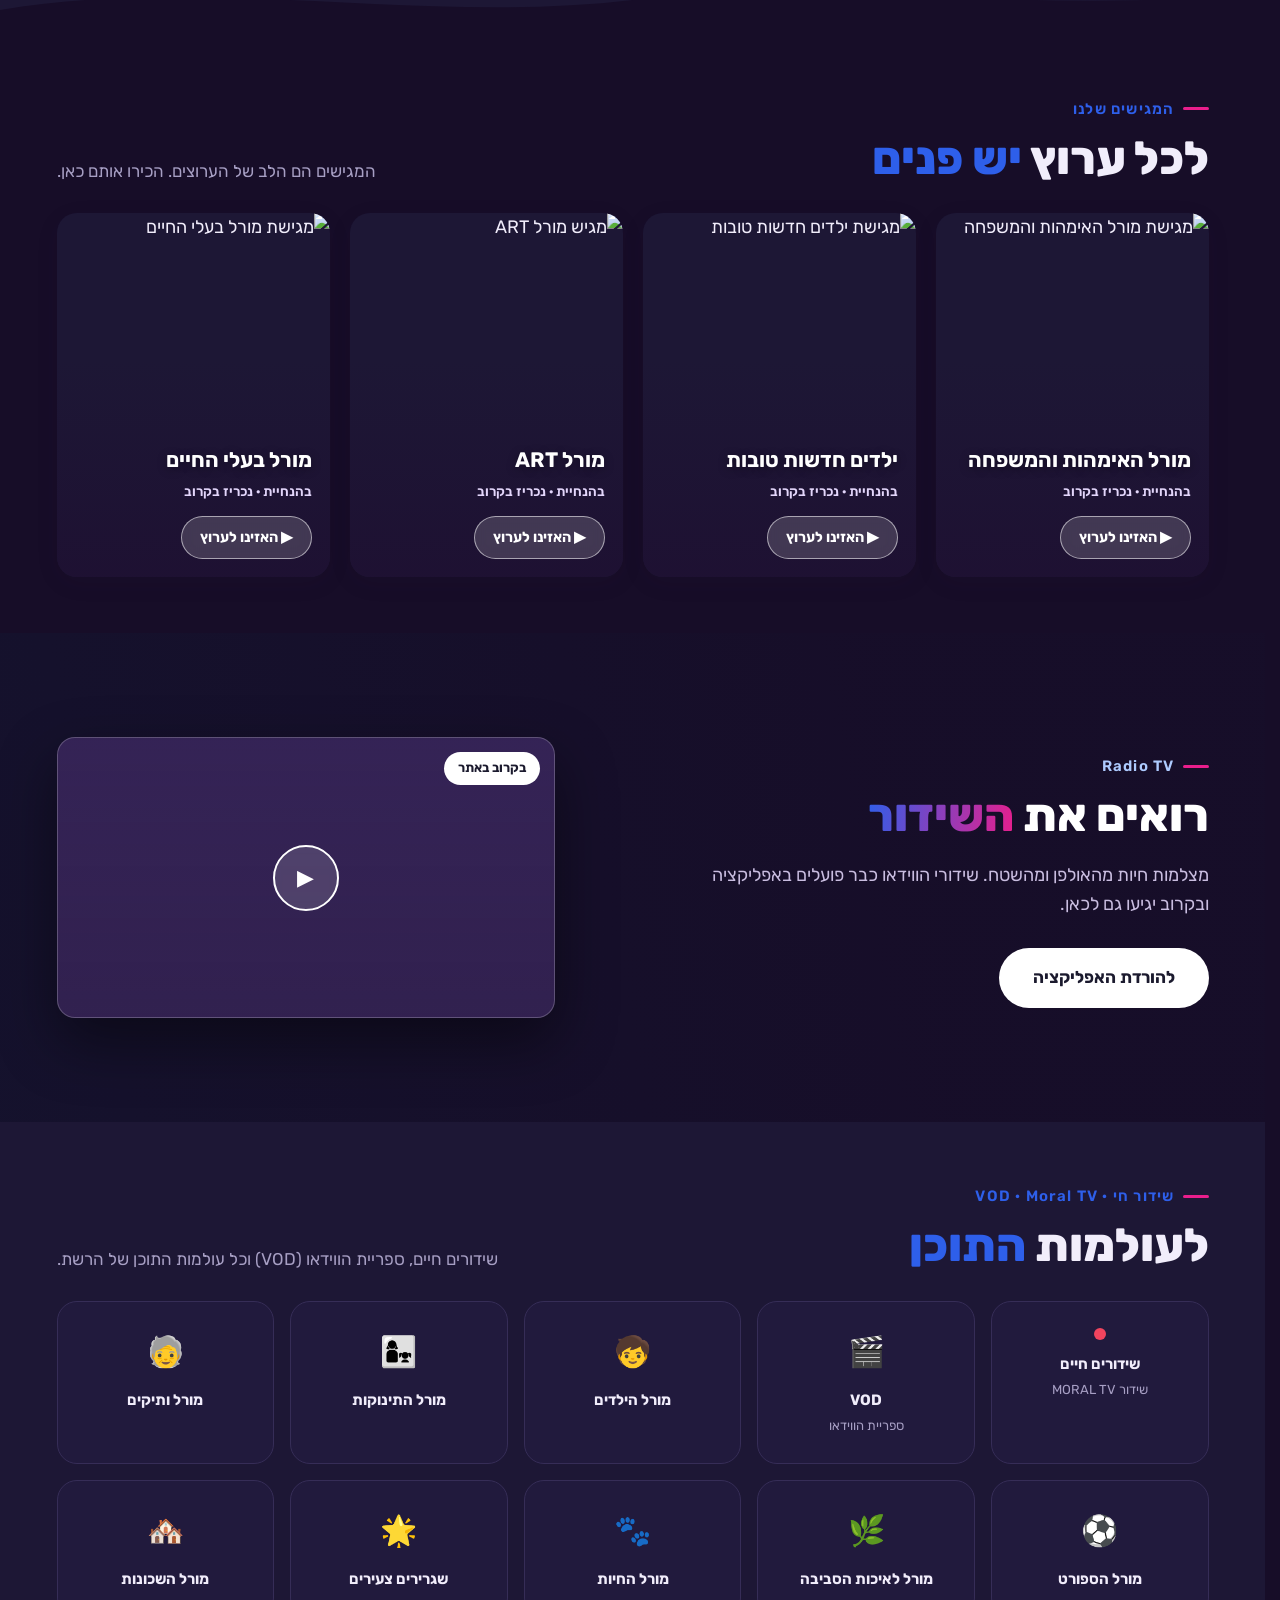
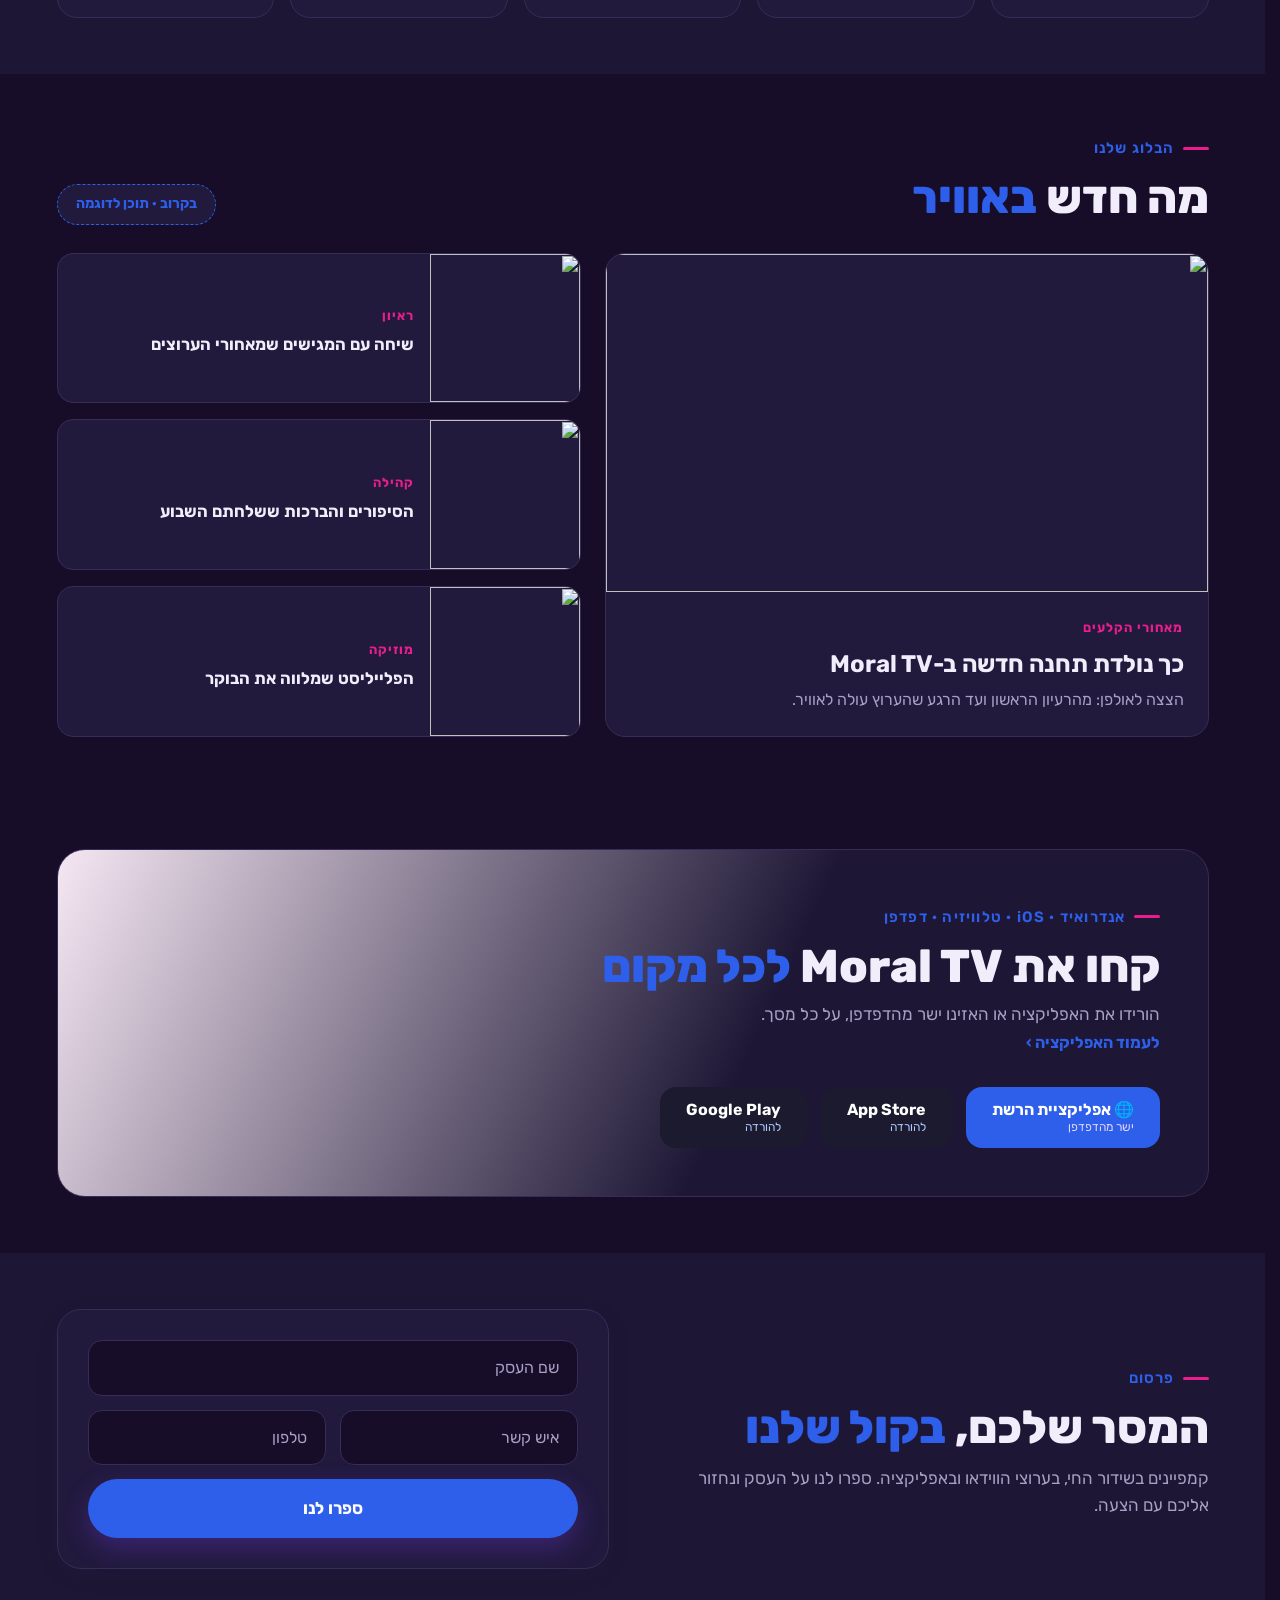
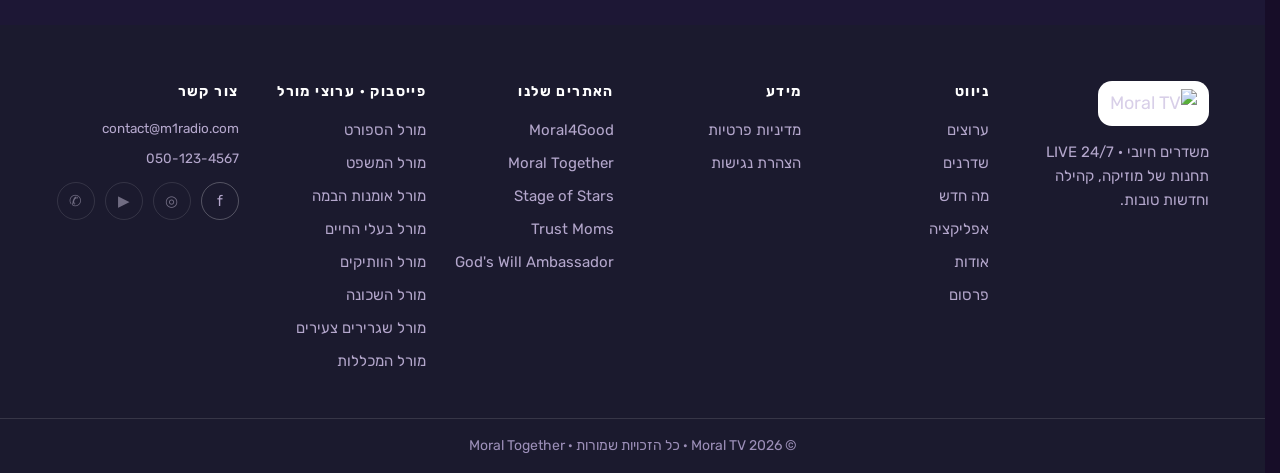
==== commit ed917f52: "design: violet-tint palette, dark mode default, footer social links, hero cleanup - Shift base backg" ====
--- a/index.html
+++ b/index.html
@@ -42,6 +42,7 @@
       <a href="ads.html">פרסום</a>
     </nav>
     <div class="head-actions">
+      <button class="theme-toggle" id="themeToggle" type="button" aria-label="החלפת מצב תצוגה" aria-pressed="false">🌙</button>
       <button class="cta-mini" id="headerPlay" type="button"><span class="pulse light"></span> LIVE</button>
       <button class="burger" id="burgerBtn" type="button" aria-label="תפריט" aria-expanded="false">
         <span></span><span></span><span></span>
@@ -64,15 +65,6 @@
 
   <!-- ===== HERO (вариант с фото-фоном, утверждён 2026-07-09) ===== -->
   <section class="hero hero-photo">
-    <div class="wrap">
-      <div class="hero-strip" aria-label="הפרויקטים של Moral">
-        <a class="hs-pill" href="https://moralforgood.com" target="_blank" rel="noopener"><img class="hs-logo" src="assets/projects/moral4good.png" alt="" loading="lazy">Moral4Good</a>
-        <a class="hs-pill" href="https://moraltogether.com" target="_blank" rel="noopener"><img class="hs-logo" src="assets/projects/moraltogether-white.png" alt="" loading="lazy">Moral Together</a>
-        <a class="hs-pill" href="http://stage-stars.org/" target="_blank" rel="noopener"><img class="hs-logo" src="assets/projects/stagestars.png" alt="" loading="lazy">Stage of Stars</a>
-        <a class="hs-pill" href="http://trustmom.moraltogether.com/" target="_blank" rel="noopener"><img class="hs-logo" src="assets/projects/trustmom.png" alt="" loading="lazy">Trust Moms</a>
-        <a class="hs-pill" href="https://godswillambassador.com" target="_blank" rel="noopener"><img class="hs-logo" src="assets/projects/godswill.png" alt="" loading="lazy">God's Will Ambassador</a>
-      </div>
-    </div>
     <div class="wrap hero-grid">
       <div class="hero-copy">
         <img class="hero-logo" src="assets/logo-crop.png" alt="" width="547" height="617">
@@ -287,7 +279,7 @@
         </a>
         <a class="wcard" href="stations.html">
           <span class="wc-ico">👩‍👧</span>
-          <h3>מורל התימוקות</h3>
+          <h3>מורל התינוקות</h3>
         </a>
         <a class="wcard" href="stations.html">
           <span class="wc-ico">🧓</span>
@@ -426,11 +418,30 @@
       <a href="accessibility.html">הצהרת נגישות</a>
     </div>
     <div class="fcol">
+      <h4>האתרים שלנו</h4>
+      <a href="https://moralforgood.com" target="_blank" rel="noopener">Moral4Good</a>
+      <a href="https://moraltogether.com" target="_blank" rel="noopener">Moral Together</a>
+      <a href="http://stage-stars.org/" target="_blank" rel="noopener">Stage of Stars</a>
+      <a href="http://trustmom.moraltogether.com/" target="_blank" rel="noopener">Trust Moms</a>
+      <a href="https://godswillambassador.com" target="_blank" rel="noopener">God's Will Ambassador</a>
+    </div>
+    <div class="fcol">
+      <h4>פייסבוק · ערוצי מורל</h4>
+      <a href="https://www.facebook.com/people/%D7%9E%D7%95%D7%A8%D7%9C-%D7%94%D7%A1%D7%A4%D7%95%D7%A8%D7%98/61579156991775/" target="_blank" rel="noopener">מורל הספורט</a>
+      <a href="https://www.facebook.com/people/%D7%9E%D7%95%D7%A8%D7%9C-%D7%94%D7%9E%D7%A9%D7%A4%D7%98/61579106534831/" target="_blank" rel="noopener">מורל המשפט</a>
+      <a href="https://www.facebook.com/people/%D7%9E%D7%95%D7%A8%D7%9C-%D7%90%D7%95%D7%9E%D7%A0%D7%95%D7%AA-%D7%94%D7%91%D7%9E%D7%94/61579153906411/" target="_blank" rel="noopener">מורל אומנות הבמה</a>
+      <a href="https://www.facebook.com/people/%D7%9E%D7%95%D7%A8%D7%9C-%D7%91%D7%A2%D7%9C%D7%99-%D7%94%D7%97%D7%99%D7%99%D7%9D/61579588736152/" target="_blank" rel="noopener">מורל בעלי החיים</a>
+      <a href="https://www.facebook.com/people/%D7%9E%D7%95%D7%A8%D7%9C-%D7%94%D7%95%D7%95%D7%AA%D7%99%D7%A7%D7%99%D7%9D/61579768552236/" target="_blank" rel="noopener">מורל הוותיקים</a>
+      <a href="https://www.facebook.com/people/%D7%9E%D7%95%D7%A8%D7%9C-%D7%94%D7%A9%D7%9B%D7%95%D7%A0%D7%94/61579740565077/" target="_blank" rel="noopener">מורל השכונה</a>
+      <a href="https://www.facebook.com/people/%D7%9E%D7%95%D7%A8%D7%9C-%D7%A9%D7%92%D7%A8%D7%99%D7%A8%D7%99%D7%9D-%D7%A6%D7%A2%D7%99%D7%A8%D7%99%D7%9D/61579824440833/" target="_blank" rel="noopener">מורל שגרירים צעירים</a>
+      <a href="https://www.facebook.com/people/%D7%9E%D7%95%D7%A8%D7%9C-%D7%94%D7%9E%D7%9B%D7%9C%D7%9C%D7%95%D7%AA/61579756923329/" target="_blank" rel="noopener">מורל המכללות</a>
+    </div>
+    <div class="fcol">
       <h4>צור קשר</h4>
       <a class="ltr" href="mailto:contact@m1radio.com">contact@m1radio.com</a>
       <a class="ltr" href="tel:+972501234567">050-123-4567</a>
       <div class="socials">
-        <span class="ic soon" aria-label="פייסבוק · בקרוב" title="בקרוב">f</span>
+        <a class="ic" href="https://www.facebook.com/61554861222889/mentions/" target="_blank" rel="noopener" aria-label="פייסבוק">f</a>
         <span class="ic soon" aria-label="אינסטגרם · בקרוב" title="בקרוב">◎</span>
         <span class="ic soon" aria-label="יוטיוב · בקרוב" title="בקרוב">▶</span>
         <span class="ic soon" aria-label="וואטסאפ · בקרוב" title="בקרוב">✆</span>
--- a/styles.css
+++ b/styles.css
@@ -7,8 +7,8 @@
 
 :root {
   /* палитра из логотипа Moral TV: синий / מג'נטה / ירוק / צהוב + אדום ה-play */
-  --paper: #FAF9FF;
-  --lilac: #EEF1FE;
+  --paper: #F7F5FE;
+  --lilac: #EAE5FC;
   --ink: #1B1A2E;
   --muted: #666B8C;
   --line: #E3E4F3;
@@ -19,6 +19,8 @@
   --sun: #FFC530;          /* жёлтый из логотипа */
   --red: #F1445E;          /* красный треугольник play из логотипа */
   --white: #FFFFFF;
+  --text: var(--ink);
+  --header-bg: rgba(247, 245, 254, .85);
 
   --radius: 20px;
   --container: 1200px;
@@ -29,12 +31,23 @@
   --ease-out-quint: cubic-bezier(.22, 1, .36, 1);
 }
 
+/* --- «כהה» skin: כמו הצילום הכהה בהירו, לכל האתר --- */
+:root[data-theme="dark"] {
+  --paper: #170D28;
+  --lilac: #1D1735;
+  --white: #211A3D;
+  --line: #362D57;
+  --muted: #A79FC4;
+  --text: #F1EDFB;
+  --header-bg: rgba(20, 14, 36, .75);
+}
+
 html { scroll-behavior: smooth; scrollbar-gutter: stable; }
 
 body {
   font-family: "Rubik", "Assistant", Arial, sans-serif;
   font-size: 18px; font-weight: 400; line-height: 1.6;
-  color: var(--ink); background: var(--paper);
+  color: var(--text); background: var(--paper);
   overflow-x: hidden;
 }
 
@@ -79,7 +92,7 @@
 }
 .cta.primary { background: var(--purple); color: #fff; box-shadow: 0 10px 26px rgba(124, 58, 237, .3); }
 .cta.primary:hover { background: var(--purple-deep); transform: translateY(-2px); }
-.cta.ghost { background: var(--white); color: var(--ink); border: 1.5px solid var(--line); }
+.cta.ghost { background: #fff; color: #1B1A2E; border: 1.5px solid #E3E4F3; }
 .cta.ghost:hover { border-color: var(--purple); color: var(--purple); }
 .cta.light { background: #fff; color: var(--ink); }
 .cta.light:hover { transform: translateY(-2px); box-shadow: 0 10px 24px rgba(0, 0, 0, .3); }
@@ -153,7 +166,8 @@
 
 header.site {
   position: sticky; top: 0; z-index: 90;
-  background: rgba(251, 247, 241, .85); backdrop-filter: blur(12px);
+  background: var(--header-bg); backdrop-filter: blur(12px);
+  border-bottom: 1px solid rgba(124, 58, 237, .08);
 }
 .topbar {
   display: flex; align-items: center; justify-content: space-between; gap: 20px;
@@ -200,11 +214,19 @@
 .pulse.light { background: #fff; }
 .cta-mini:hover { filter: brightness(1.08); transform: translateY(-1px); }
 
+.theme-toggle {
+  display: inline-flex; align-items: center; justify-content: center;
+  width: 38px; height: 38px; border-radius: 50%; flex-shrink: 0;
+  background: var(--white); border: 1.5px solid var(--line);
+  font-size: 16px; line-height: 1; transition: .2s;
+}
+.theme-toggle:hover { border-color: var(--purple); transform: translateY(-1px); }
+
 .burger { display: none; flex-direction: column; gap: 5px; padding: 10px 6px; }
-.burger span { width: 22px; height: 2.5px; border-radius: 2px; background: var(--ink); transition: .2s; }
+.burger span { width: 22px; height: 2.5px; border-radius: 2px; background: var(--text); transition: .2s; }
 
 .mobile-nav { display: none; flex-direction: column; padding: 6px 24px 16px; border-top: 1px solid var(--line); }
-.mobile-nav a { padding: 12px 4px; font-weight: 600; color: var(--ink); border-bottom: 1px solid var(--line); }
+.mobile-nav a { padding: 12px 4px; font-weight: 600; color: var(--text); border-bottom: 1px solid var(--line); }
 .mobile-nav a:last-child { border-bottom: none; }
 header.site.nav-open .mobile-nav { display: flex; }
 
@@ -238,7 +260,7 @@
 .cta-row { margin-top: 34px; display: flex; gap: 14px; flex-wrap: wrap; }
 
 .hero-points { list-style: none; margin-top: 36px; display: flex; flex-direction: column; gap: 10px; }
-.hero-points li { font-size: 17px; color: var(--ink); display: flex; align-items: baseline; gap: 10px; }
+.hero-points li { font-size: 17px; color: var(--text); display: flex; align-items: baseline; gap: 10px; }
 .hero-points .ico { font-size: 18px; }
 
 /* сцена с «пластинкой» и чипами станций */
@@ -250,7 +272,19 @@
   box-shadow: 0 30px 60px rgba(124, 58, 237, .35);
   display: grid; place-items: center;
 }
-.disc-ph { position: absolute; inset: 0; width: 100%; height: 100%; object-fit: cover; }
+.disc-ph {
+  position: absolute; inset: 0; width: 100%; height: 100%; object-fit: cover;
+  filter: brightness(.72) contrast(1.1) saturate(1.1);
+}
+.disc::after {
+  content: "";
+  position: absolute; inset: 0; z-index: 1;
+  background:
+    radial-gradient(circle at 20% 15%, rgba(241, 68, 94, .9), rgba(241, 68, 94, 0) 42%),
+    linear-gradient(145deg, rgba(46, 95, 234, .9) 10%, rgba(124, 58, 237, .85) 55%, rgba(10, 6, 25, .9) 100%);
+  mix-blend-mode: color;
+  pointer-events: none;
+}
 .disc-ring { position: absolute; inset: 5%; border-radius: 50%; border: 2px dashed rgba(255, 255, 255, .55); z-index: 2; }
 .disc-live {
   position: absolute; bottom: 8%; left: 50%; transform: translateX(-50%); z-index: 3;
@@ -292,8 +326,8 @@
 /* плавающие чипы станций */
 .chip {
   position: absolute; display: inline-flex; align-items: center; gap: 8px;
-  background: var(--white); border: 1px solid var(--line); border-radius: 999px;
-  padding: 9px 16px; font-size: 14px; font-weight: 600; color: var(--ink);
+  background: #fff; border: 1px solid #E3E4F3; border-radius: 999px;
+  padding: 9px 16px; font-size: 14px; font-weight: 600; color: #1B1A2E;
   box-shadow: var(--shadow-soft); white-space: nowrap;
   animation: float 5s ease-in-out infinite;
 }
@@ -321,26 +355,6 @@
    и между волной и следующей секцией проступает 1px тёмного фона секции */
 .wave svg { width: 100%; height: 70px; display: block; transform: translateY(1px); }
 .hero + * { padding-top: 64px; }
-
-/* --- HERO projects strip: первая строка hero, ссылки на проекты Moral --- */
-.hero-strip {
-  display: flex; flex-wrap: wrap; gap: 8px;
-  padding-top: 18px; margin-bottom: -4px;
-}
-.hs-pill {
-  display: inline-flex; align-items: center; gap: 6px;
-  background: rgba(255, 255, 255, .08); border: 1px solid rgba(255, 255, 255, .18);
-  color: #EFE9FA; font-size: 12px; font-weight: 600;
-  padding: 5px 11px; border-radius: 999px; transition: .18s;
-  backdrop-filter: blur(6px);
-}
-.hs-pill:hover { background: rgba(255, 255, 255, .16); border-color: rgba(255, 255, 255, .32); transform: translateY(-2px); }
-.hs-pill .dot { width: 6px; height: 6px; border-radius: 50%; display: inline-block; }
-.hs-pill .hs-logo { width: 16px; height: 16px; border-radius: 50%; object-fit: cover; flex-shrink: 0; }
-@media (max-width: 767px) {
-  .hero-strip { padding-top: 12px; }
-  .hs-pill { font-size: 11px; padding: 4px 9px; }
-}
 
 /* --- HERO вариант B: фоновая фотография (index-hero2.html).
    Тот же контент, но первый экран — тёмный блок с фото студии под
@@ -567,13 +581,13 @@
 }
 .frow { display: grid; grid-template-columns: minmax(0, 1fr) minmax(0, 1fr); gap: 14px; }
 .card-form input, .card-form textarea {
-  width: 100%; font: inherit; font-size: 16px; color: var(--ink);
+  width: 100%; font: inherit; font-size: 16px; color: var(--text);
   background: var(--paper); border: 1.5px solid var(--line); border-radius: 14px;
   padding: 14px 18px; transition: .15s; resize: vertical;
 }
 .card-form input::placeholder, .card-form textarea::placeholder { color: var(--muted); }
 .card-form input:focus, .card-form textarea:focus {
-  outline: none; border-color: var(--purple); background: #fff;
+  outline: none; border-color: var(--purple); background: var(--white);
   box-shadow: 0 0 0 4px rgba(124, 58, 237, .12);
 }
 .ltr { direction: ltr; text-align: end; }
@@ -610,7 +624,7 @@
    ========================================================================== */
 .site-footer { background: var(--ink); color: #D8CFE8; }
 .foot {
-  display: grid; grid-template-columns: 1.5fr 1fr 1fr 1fr; gap: 28px;
+  display: grid; grid-template-columns: 1.2fr 1fr 1fr 1fr 1fr 1fr; gap: 28px;
   padding-top: 56px; padding-bottom: 36px;
 }
 .flogo { height: 72px; width: auto; margin-bottom: 14px; background: #fff; border-radius: 14px; padding: 8px 12px; }
@@ -673,7 +687,7 @@
 
 .dock-vol { width: 110px; accent-color: var(--purple); direction: ltr; }
 .dock-close { color: var(--muted); font-size: 15px; padding: 8px; transition: .15s; }
-.dock-close:hover { color: var(--ink); }
+.dock-close:hover { color: var(--text); }
 
 /* ==========================================================================
    АДАПТИВ
@@ -696,7 +710,7 @@
   .tv-grid { grid-template-columns: 1fr; }
   .magazine { grid-template-columns: 1fr; }
   .ads-grid { grid-template-columns: 1fr; gap: 32px; }
-  .foot { grid-template-columns: 1fr 1fr; }
+  .foot { grid-template-columns: repeat(3, 1fr); }
   /* меню скрывается — бургер должен появиться здесь же, а не только с 768 */
   nav.tabs { display: none; }
   .burger { display: flex; }
@@ -705,6 +719,7 @@
 @media (max-width: 768px) {
   .stations.collapsed .station:nth-child(n+5) { display: none; }
   section { padding: 36px 0; }
+  .foot { grid-template-columns: 1fr 1fr; }
   .cards.hosts { grid-template-columns: repeat(2, 1fr); gap: 12px; }
   .mag-item { grid-template-columns: 110px 1fr; gap: 12px; }
   .mag-lead h3 { font-size: 20px; }
@@ -807,7 +822,7 @@
   padding: 11px 18px; min-width: 270px;
 }
 .search:focus-within { border-color: var(--purple); box-shadow: 0 0 0 4px rgba(124, 58, 237, .12); }
-.search input { border: none; outline: none; font: inherit; font-size: 15px; color: var(--ink); background: transparent; width: 100%; }
+.search input { border: none; outline: none; font: inherit; font-size: 15px; color: var(--text); background: transparent; width: 100%; }
 .search input::placeholder { color: var(--muted); }
 .station .vbadge {
   position: absolute; top: 10px; inset-inline-start: 10px;
@@ -1059,7 +1074,7 @@
     flex: 0 0 calc(50% - 6px); box-sizing: border-box;
     display: flex; flex-direction: column; align-items: center; justify-content: flex-start;
     gap: 10px; text-align: center;
-    background: var(--white); border: 1.5px solid var(--line); border-radius: 16px;
+    background: #fff; border: 1.5px solid #E3E4F3; border-radius: 16px;
     padding: 18px 14px; font-size: 15px; line-height: 1.45;
     box-shadow: var(--shadow-soft);
   }
@@ -1173,7 +1188,7 @@
 .legal-doc li {
   font-size: 17px;
   line-height: 1.65;
-  color: var(--ink);
+  color: var(--text);
 }
 
 .legal-doc p { margin-top: 10px; }
